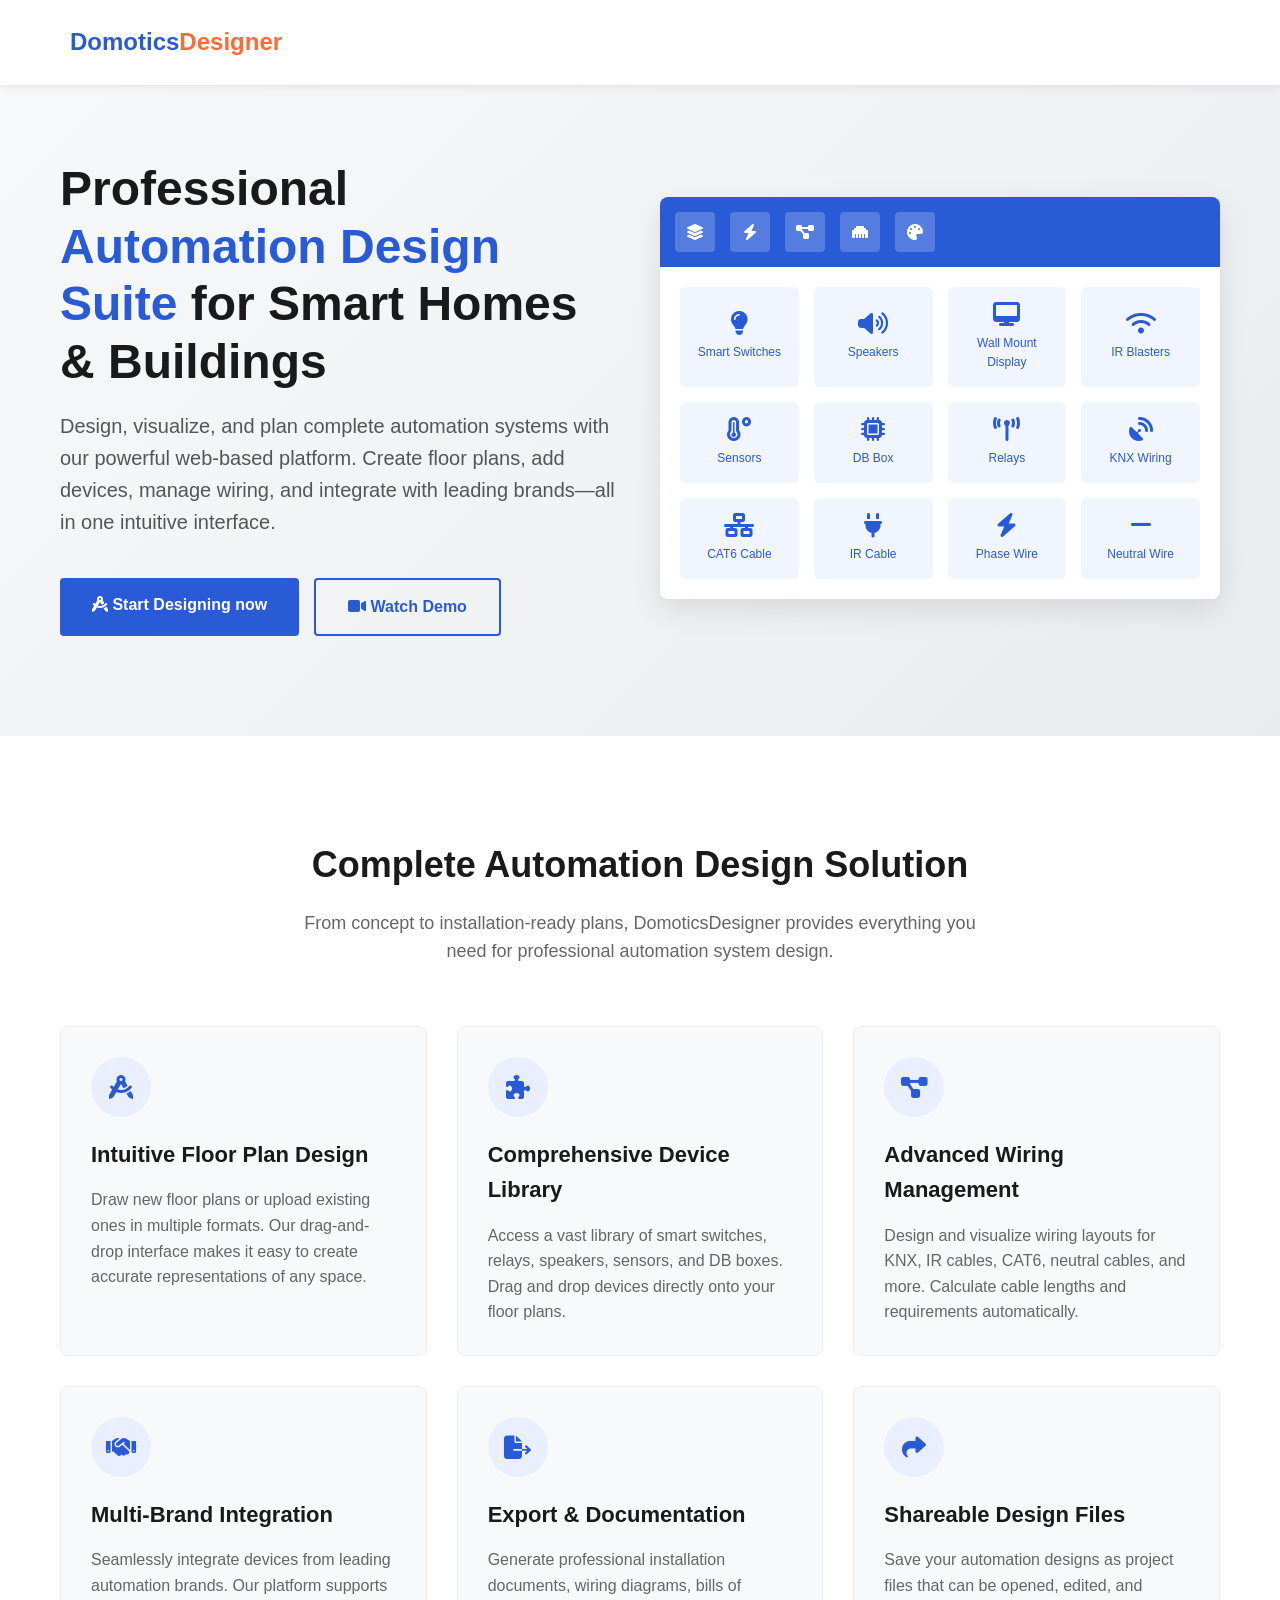
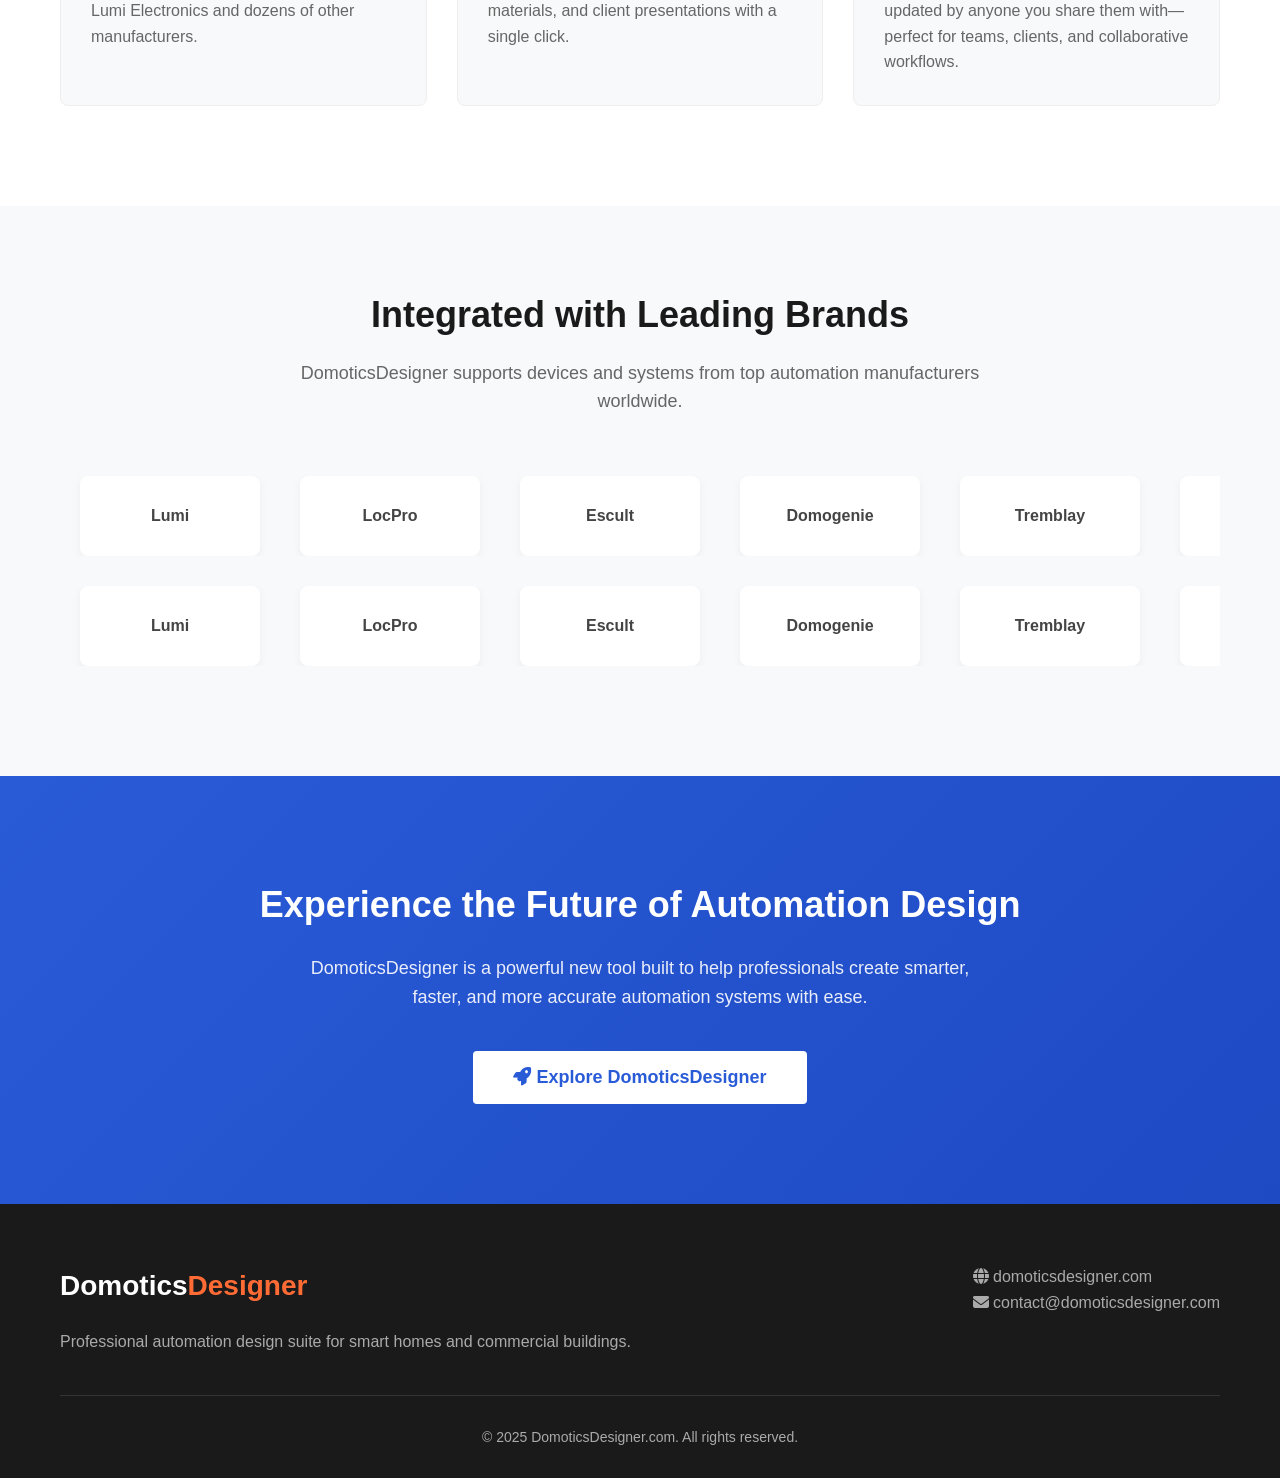
==== index.html @ 7ef1b282 "home page added" ====
<!DOCTYPE html>
<html lang="en">
<head>
    <meta charset="UTF-8">
    <meta name="viewport" content="width=device-width, initial-scale=1.0">
    <title>DomoticsDesigner | Professional Automation Design Suite</title>
    <link rel="stylesheet" href="https://cdnjs.cloudflare.com/ajax/libs/font-awesome/6.4.0/css/all.min.css">
    <style>
        * {
            margin: 0;
            padding: 0;
            box-sizing: border-box;
            font-family: 'Segoe UI', Tahoma, Geneva, Verdana, sans-serif;
        }
        
        body {
            background-color: #f8f9fa;
            color: #333;
            line-height: 1.6;
        }
        
        .container {
            max-width: 1200px;
            margin: 0 auto;
            padding: 0 20px;
        }
        
        /* Header */
        header {
            background-color: #fff;
            box-shadow: 0 2px 10px rgba(0, 0, 0, 0.08);
            position: fixed;
            width: 100%;
            top: 0;
            z-index: 1000;
        }
        
        .header-content {
            display: flex;
            justify-content: space-between;
            align-items: center;
            padding: 20px 0;
        }
        
        .logo {
            display: flex;
            align-items: center;
            gap: 10px;
        }
        
        .logo-icon {
            color: #2a5bd7;
            font-size: 28px;
        }
        
        .logo-text {
            font-size: 24px;
            font-weight: 700;
            color: #2a5bd7;
        }
        
        .logo-text span {
            color: #ff6b35;
        }
        
        .cta-button {
            background-color: #2a5bd7;
            color: white;
            border: none;
            padding: 12px 28px;
            border-radius: 4px;
            font-weight: 600;
            cursor: pointer;
            transition: all 0.3s ease;
            font-size: 16px;
        }
        
        .cta-button:hover {
            background-color: #1e4ac4;
            transform: translateY(-2px);
            box-shadow: 0 4px 12px rgba(42, 91, 215, 0.2);
        }
        
        /* Hero Section */
        .hero {
            padding: 160px 0 100px;
            background: linear-gradient(135deg, #f8f9fa 0%, #e9ecef 100%);
            position: relative;
            overflow: hidden;
        }
        
        .hero-content {
            display: flex;
            align-items: center;
            justify-content: space-between;
            gap: 40px;
        }
        
        .hero-text {
            flex: 1;
        }
        
        .hero-title {
            font-size: 48px;
            font-weight: 700;
            line-height: 1.2;
            margin-bottom: 20px;
            color: #1a1a1a;
        }
        
        .hero-title span {
            color: #2a5bd7;
        }
        
        .hero-subtitle {
            font-size: 20px;
            color: #555;
            margin-bottom: 30px;
            max-width: 600px;
        }
        
        .hero-buttons {
            display: flex;
            gap: 15px;
            margin-top: 40px;
        }
        
        .btn-primary {
            background-color: #2a5bd7;
            color: white;
            padding: 14px 32px;
            border-radius: 4px;
            font-weight: 600;
            text-decoration: none;
            display: inline-block;
            transition: all 0.3s ease;
        }
        
        .btn-primary:hover {
            background-color: #1e4ac4;
            transform: translateY(-2px);
            box-shadow: 0 4px 12px rgba(42, 91, 215, 0.2);
        }
        
        .btn-secondary {
            background-color: transparent;
            color: #2a5bd7;
            border: 2px solid #2a5bd7;
            padding: 14px 32px;
            border-radius: 4px;
            font-weight: 600;
            text-decoration: none;
            display: inline-block;
            transition: all 0.3s ease;
        }
        
        .btn-secondary:hover {
            background-color: rgba(42, 91, 215, 0.05);
            transform: translateY(-2px);
        }
        
        .hero-visual {
            flex: 1;
            position: relative;
        }
        
.design-interface {
    background-color: white;
    border-radius: 8px;
    box-shadow: 0 10px 30px rgba(0, 0, 0, 0.1);
    overflow: hidden;
    position: relative;
    height: auto; /* was 400px */
    min-height: 400px; /* optional: keep min height */
}

        
        .design-toolbar {
            background-color: #2a5bd7;
            padding: 15px;
            display: flex;
            gap: 15px;
            align-items: center;
        }
        
        .toolbar-icon {
            width: 40px;
            height: 40px;
            background-color: rgba(255, 255, 255, 0.2);
            border-radius: 4px;
            display: flex;
            align-items: center;
            justify-content: center;
            color: white;
        }
        
        .design-canvas {
            padding: 20px;
            display: grid;
            grid-template-columns: repeat(4, 1fr);
            grid-gap: 15px;
            height: calc(100% - 70px);
        }
        
        .device-icon {
            background-color: #f1f5ff;
            border-radius: 6px;
            padding: 15px;
            display: flex;
            flex-direction: column;
            align-items: center;
            justify-content: center;
            text-align: center;
            font-size: 12px;
            color: #2a5bd7;
            transition: all 0.3s ease;
        }
        
        .device-icon:hover {
            transform: translateY(-5px);
            box-shadow: 0 5px 15px rgba(42, 91, 215, 0.1);
        }
        
        .device-icon i {
            font-size: 24px;
            margin-bottom: 8px;
        }
        
        /* Features Section */
        .features {
            padding: 100px 0;
            background-color: white;
        }
        
        .section-title {
            text-align: center;
            font-size: 36px;
            font-weight: 700;
            margin-bottom: 15px;
            color: #1a1a1a;
        }
        
        .section-subtitle {
            text-align: center;
            font-size: 18px;
            color: #666;
            max-width: 700px;
            margin: 0 auto 60px;
        }
        
        .features-grid {
            display: grid;
            grid-template-columns: repeat(auto-fit, minmax(300px, 1fr));
            gap: 30px;
        }
        
        .feature-card {
            background-color: #f8f9fa;
            border-radius: 8px;
            padding: 30px;
            transition: all 0.3s ease;
            border: 1px solid #eee;
        }
        
        .feature-card:hover {
            transform: translateY(-5px);
            box-shadow: 0 10px 25px rgba(0, 0, 0, 0.05);
        }
        
        .feature-icon {
            background-color: #e9efff;
            width: 60px;
            height: 60px;
            border-radius: 50%;
            display: flex;
            align-items: center;
            justify-content: center;
            margin-bottom: 20px;
            color: #2a5bd7;
            font-size: 24px;
        }
        
        .feature-title {
            font-size: 22px;
            font-weight: 600;
            margin-bottom: 15px;
            color: #1a1a1a;
        }
        
        .feature-description {
            color: #666;
        }
        
        /* Brands Section with Marquee */
        .brands {
            padding: 80px 0;
            background-color: #f8f9fa;
            overflow: hidden;
        }
        
        .marquee-container {
            position: relative;
            width: 100%;
            overflow: hidden;
            margin: 30px 0;
        }
        
        .marquee-track {
            display: flex;
            width: max-content;
            animation: marqueeLeft 30s linear infinite;
        }
        
        .marquee-track.reverse {
            animation: marqueeRight 30s linear infinite;
        }
        
        .brand-logo {
            background-color: white;
            padding: 15px 30px;
            margin: 0 20px;
            border-radius: 8px;
            box-shadow: 0 3px 10px rgba(0, 0, 0, 0.05);
            font-weight: 600;
            color: #444;
            transition: all 0.3s ease;
            display: flex;
            align-items: center;
            justify-content: center;
            height: 80px;
            width: 180px;
            flex-shrink: 0;
        }
        
        .brand-logo img {
            max-height: 40px;
            max-width: 120px;
            object-fit: contain;
        }
        
        @keyframes marqueeLeft {
            0% {
                transform: translateX(0);
            }
            100% {
                transform: translateX(-50%);
            }
        }
        
        @keyframes marqueeRight {
            0% {
                transform: translateX(-50%);
            }
            100% {
                transform: translateX(0);
            }
        }
        
        /* CTA Section */
        .cta-section {
            padding: 100px 0;
            background: linear-gradient(135deg, #2a5bd7 0%, #1e4ac4 100%);
            color: white;
            text-align: center;
        }
        
        .cta-title {
            font-size: 36px;
            font-weight: 700;
            margin-bottom: 20px;
        }
        
        .cta-text {
            font-size: 18px;
            max-width: 700px;
            margin: 0 auto 40px;
            opacity: 0.9;
        }
        
        .cta-button-white {
            background-color: white;
            color: #2a5bd7;
            border: none;
            padding: 16px 40px;
            border-radius: 4px;
            font-weight: 600;
            cursor: pointer;
            transition: all 0.3s ease;
            font-size: 18px;
        }
        
        .cta-button-white:hover {
            transform: translateY(-3px);
            box-shadow: 0 8px 20px rgba(0, 0, 0, 0.15);
        }
        
        /* Footer */
        footer {
            background-color: #1a1a1a;
            color: #aaa;
            padding: 60px 0 30px;
        }
        
        .footer-content {
            display: flex;
            justify-content: space-between;
            flex-wrap: wrap;
            gap: 40px;
            margin-bottom: 40px;
        }
        
        .footer-logo {
            font-size: 28px;
            font-weight: 700;
            color: white;
            margin-bottom: 20px;
        }
        
        .footer-logo span {
            color: #ff6b35;
        }
        
        .copyright {
            text-align: center;
            padding-top: 30px;
            border-top: 1px solid #333;
            font-size: 14px;
        }
        
        /* Responsive */
        @media (max-width: 992px) {
            .hero-content {
                flex-direction: column;
            }
            
            .hero-text, .hero-visual {
                width: 100%;
            }
            
            .hero-title {
                font-size: 40px;
            }
            
            .hero-buttons {
                flex-direction: column;
                align-items: flex-start;
            }
        }
        
        @media (max-width: 768px) {
            .hero-title {
                font-size: 32px;
            }
            
            .hero-subtitle {
                font-size: 18px;
            }
            
            .section-title {
                font-size: 30px;
            }
            
            .features-grid {
                grid-template-columns: 1fr;
            }
            
            .brand-logo {
                height: 60px;
                width: 140px;
                padding: 10px 15px;
                margin: 0 10px;
            }
            
            .brand-logo img {
                max-height: 30px;
                max-width: 100px;
            }
        }
/* Mobile: 2 columns for device icons with responsive height */
@media (max-width: 768px) {
    .design-canvas {
        grid-template-columns: repeat(2, 1fr); /* 2 columns */
        grid-auto-rows: auto; /* Let rows grow according to content */
        grid-gap: 15px; /* Spacing between items */
    }

    .device-icon {
        height: auto; /* Remove fixed height */
        padding: 20px; /* Optional: increase padding for smaller screens */
        font-size: 14px; /* Slightly bigger text for readability */
    }
}
@media (max-width: 768px) {
    .design-canvas {
        grid-template-columns: repeat(2, 1fr); /* 2 columns */
        height: fit-content; /* Let the container grow with content */
    }
}


    </style>
</head>
<body>
    <!-- Header -->
    <header>
        <div class="container">
            <div class="header-content">
                <div class="logo">
                    <div class="logo-icon">
                        <i class="fas fa-home-automation"></i>
                    </div>
                    <div class="logo-text">Domotics<span>Designer</span></div>
                </div>
            </div>
        </div>
    </header>

    <!-- Hero Section -->
    <section class="hero">
        <div class="container">
            <div class="hero-content">
                <div class="hero-text">
                    <h1 class="hero-title">Professional <span>Automation Design Suite</span> for Smart Homes & Buildings</h1>
                    <p class="hero-subtitle">Design, visualize, and plan complete automation systems with our powerful web-based platform. Create floor plans, add devices, manage wiring, and integrate with leading brands—all in one intuitive interface.</p>
                    
                    <div class="hero-buttons">
                        <a href="home.html" class="btn-primary">
                            <i class="fa-solid fa-compass-drafting"></i> Start Designing now
                        </a>
                        <a href="#" class="btn-secondary">
                            <i class="fas fa-video"></i> Watch Demo
                        </a>
                    </div>
                </div>
                
                <div class="hero-visual">
                    <div class="design-interface">
                        <div class="design-toolbar">
                            <div class="toolbar-icon">
                                <i class="fas fa-layer-group"></i>
                            </div>
                            <div class="toolbar-icon">
                                <i class="fas fa-bolt"></i>
                            </div>
                            <div class="toolbar-icon">
                                <i class="fas fa-project-diagram"></i>
                            </div>
                            <div class="toolbar-icon">
                                <i class="fa-solid fa-ethernet"></i>
                            </div>
                            <div class="toolbar-icon">
                                <i class="fas fa-palette"></i>
                            </div>
                        </div>
<div class="design-canvas">
    <div class="device-icon">
        <i class="fas fa-lightbulb"></i>
        <span>Smart Switches</span>
    </div>
    <div class="device-icon">
        <i class="fas fa-volume-up"></i>
        <span>Speakers</span>
    </div>
    <div class="device-icon">
        <i class="fas fa-desktop"></i>
        <span>Wall Mount Display</span>
    </div>
    <div class="device-icon">
        <i class="fas fa-wifi"></i>
        <span>IR Blasters</span>
    </div>
    <div class="device-icon">
        <i class="fas fa-temperature-high"></i>
        <span>Sensors</span>
    </div>
    <div class="device-icon">
        <i class="fas fa-microchip"></i>
        <span>DB Box</span>
    </div>
    <div class="device-icon">
        <i class="fas fa-broadcast-tower"></i>
        <span>Relays</span>
    </div>
    <div class="device-icon">
        <i class="fas fa-satellite-dish"></i>
        <span>KNX Wiring</span>
    </div>
    <div class="device-icon">
        <i class="fas fa-network-wired"></i>
        <span>CAT6 Cable</span>
    </div>
    <div class="device-icon">
        <i class="fas fa-plug"></i>
        <span>IR Cable</span>
    </div>

    <!-- Newly Added -->
    <div class="device-icon">
        <i class="fas fa-bolt"></i>
        <span>Phase Wire</span>
    </div>
    <div class="device-icon">
        <i class="fas fa-minus"></i>
        <span>Neutral Wire</span>
    </div>
</div>

                    </div>
                </div>
            </div>
        </div>
    </section>

    <!-- Features Section -->
    <section class="features">
        <div class="container">
            <h2 class="section-title">Complete Automation Design Solution</h2>
            <p class="section-subtitle">From concept to installation-ready plans, DomoticsDesigner provides everything you need for professional automation system design.</p>
            
            <div class="features-grid">
                <div class="feature-card">
                    <div class="feature-icon">
                        <i class="fas fa-drafting-compass"></i>
                    </div>
                    <h3 class="feature-title">Intuitive Floor Plan Design</h3>
                    <p class="feature-description">Draw new floor plans or upload existing ones in multiple formats. Our drag-and-drop interface makes it easy to create accurate representations of any space.</p>
                </div>
                
                <div class="feature-card">
                    <div class="feature-icon">
                        <i class="fas fa-puzzle-piece"></i>
                    </div>
                    <h3 class="feature-title">Comprehensive Device Library</h3>
                    <p class="feature-description">Access a vast library of smart switches, relays, speakers, sensors, and DB boxes. Drag and drop devices directly onto your floor plans.</p>
                </div>
                
                <div class="feature-card">
                    <div class="feature-icon">
                        <i class="fas fa-project-diagram"></i>
                    </div>
                    <h3 class="feature-title">Advanced Wiring Management</h3>
                    <p class="feature-description">Design and visualize wiring layouts for KNX, IR cables, CAT6, neutral cables, and more. Calculate cable lengths and requirements automatically.</p>
                </div>
                
                <div class="feature-card">
                    <div class="feature-icon">
                        <i class="fas fa-handshake"></i>
                    </div>
                    <h3 class="feature-title">Multi-Brand Integration</h3>
                    <p class="feature-description">Seamlessly integrate devices from leading automation brands. Our platform supports Lumi Electronics and dozens of other manufacturers.</p>
                </div>
                
                <div class="feature-card">
                    <div class="feature-icon">
                        <i class="fas fa-file-export"></i>
                    </div>
                    <h3 class="feature-title">Export & Documentation</h3>
                    <p class="feature-description">Generate professional installation documents, wiring diagrams, bills of materials, and client presentations with a single click.</p>
                </div>
                
                <div class="feature-card">
                    <div class="feature-icon">
                        <i class="fa-solid fa-share"></i>
                    </div>
                    <h3 class="feature-title">Shareable Design Files</h3>
                    <p class="feature-description">
                        Save your automation designs as project files that can be opened, edited, and updated by anyone you share them with—perfect for teams, clients, and collaborative workflows.
                    </p>
                </div>
            </div>
        </div>
    </section>

<!-- Brands Section with Marquee -->
<section class="brands">
    <div class="container">
        <h2 class="section-title">Integrated with Leading Brands</h2>
        <p class="section-subtitle">DomoticsDesigner supports devices and systems from top automation manufacturers worldwide.</p>
        
        <!-- First marquee line (left to right) -->
        <div class="marquee-container">
            <div class="marquee-track">
                <div class="brand-logo">
                    <div class="logo-placeholder">Lumi</div>
                </div>
                <div class="brand-logo">
                    <div class="logo-placeholder">LocPro</div>
                </div>
                <div class="brand-logo">
                    <div class="logo-placeholder">Escult</div>
                </div>
                <div class="brand-logo">
                    <div class="logo-placeholder">Domogenie</div>
                </div>
                <div class="brand-logo">
                    <div class="logo-placeholder">Tremblay</div>
                </div>
                <div class="brand-logo">
                    <div class="logo-placeholder">Big Sense</div>
                </div>
                <div class="brand-logo">
                    <div class="logo-placeholder">Zmote</div>
                </div>
                <!-- Duplicate for seamless loop -->
                <div class="brand-logo">
                    <div class="logo-placeholder">Lumi</div>
                </div>
                <div class="brand-logo">
                    <div class="logo-placeholder">LocPro</div>
                </div>
                <div class="brand-logo">
                    <div class="logo-placeholder">Escult</div>
                </div>
                <div class="brand-logo">
                    <div class="logo-placeholder">Domogenie</div>
                </div>
                <div class="brand-logo">
                    <div class="logo-placeholder">Tremblay</div>
                </div>
                <div class="brand-logo">
                    <div class="logo-placeholder">Big Sense</div>
                </div>
                <div class="brand-logo">
                    <div class="logo-placeholder">Zmote</div>
                </div>
            </div>
        </div>
        
        <!-- Second marquee line (right to left) - Same brands -->
        <div class="marquee-container">
            <div class="marquee-track reverse">
                <div class="brand-logo">
                    <div class="logo-placeholder">Lumi</div>
                </div>
                <div class="brand-logo">
                    <div class="logo-placeholder">LocPro</div>
                </div>
                <div class="brand-logo">
                    <div class="logo-placeholder">Escult</div>
                </div>
                <div class="brand-logo">
                    <div class="logo-placeholder">Domogenie</div>
                </div>
                <div class="brand-logo">
                    <div class="logo-placeholder">Tremblay</div>
                </div>
                <div class="brand-logo">
                    <div class="logo-placeholder">Big Sense</div>
                </div>
                <div class="brand-logo">
                    <div class="logo-placeholder">Zmote</div>
                </div>
                <!-- Duplicate for seamless loop -->
                <div class="brand-logo">
                    <div class="logo-placeholder">Lumi</div>
                </div>
                <div class="brand-logo">
                    <div class="logo-placeholder">LocPro</div>
                </div>
                <div class="brand-logo">
                    <div class="logo-placeholder">Escult</div>
                </div>
                <div class="brand-logo">
                    <div class="logo-placeholder">Domogenie</div>
                </div>
                <div class="brand-logo">
                    <div class="logo-placeholder">Tremblay</div>
                </div>
                <div class="brand-logo">
                    <div class="logo-placeholder">Big Sense</div>
                </div>
                <div class="brand-logo">
                    <div class="logo-placeholder">Zmote</div>
                </div>
            </div>
        </div>
        </div>
</section>
    <!-- CTA Section -->
<section class="cta-section">
    <div class="container">
        <h2 class="cta-title">Experience the Future of Automation Design</h2>
        <p class="cta-text">
            DomoticsDesigner is a powerful new tool built to help professionals create smarter,
            faster, and more accurate automation systems with ease.
        </p>
        <a href="home.html">
        <button class="cta-button-white">
            <i class="fas fa-rocket"></i> Explore DomoticsDesigner
        </button>
        </a>
    </div>
</section>


    <!-- Footer -->
    <footer>
        <div class="container">
            <div class="footer-content">
                <div>
                    <div class="footer-logo">Domotics<span>Designer</span></div>
                    <p>Professional automation design suite for smart homes and commercial buildings.</p>
                </div>
                <div>
                    <p><i class="fas fa-globe"></i> domoticsdesigner.com</p>
                    <p><i class="fas fa-envelope"></i> contact@domoticsdesigner.com</p>
                </div>
            </div>
            <div class="copyright">
                &copy; 2025 DomoticsDesigner.com. All rights reserved.
            </div>
        </div>
    </footer>

    <script>
        // Smooth scrolling for anchor links
        document.querySelectorAll('a[href^="#"]').forEach(anchor => {
            anchor.addEventListener('click', function (e) {
                e.preventDefault();
                
                const targetId = this.getAttribute('href');
                if (targetId === '#') return;
                
                const targetElement = document.querySelector(targetId);
                if (targetElement) {
                    window.scrollTo({
                        top: targetElement.offsetTop - 80,
                        behavior: 'smooth'
                    });
                }
            });
        });
        
        
        // Add some interactive effects to device icons
        document.querySelectorAll('.device-icon').forEach(icon => {
            icon.addEventListener('mouseenter', function() {
                this.style.transform = 'translateY(-5px)';
                this.style.boxShadow = '0 5px 15px rgba(42, 91, 215, 0.15)';
            });
            
            icon.addEventListener('mouseleave', function() {
                this.style.transform = 'translateY(0)';
                this.style.boxShadow = 'none';
            });
        });
        
        // Pause marquee on hover
        // document.querySelectorAll('.marquee-track').forEach(track => {
        //     track.addEventListener('mouseenter', function() {
        //         this.style.animationPlayState = 'paused';
        //     });
            
        //     track.addEventListener('mouseleave', function() {
        //         this.style.animationPlayState = 'running';
        //     });
        // });
    </script>
</body>
</html>
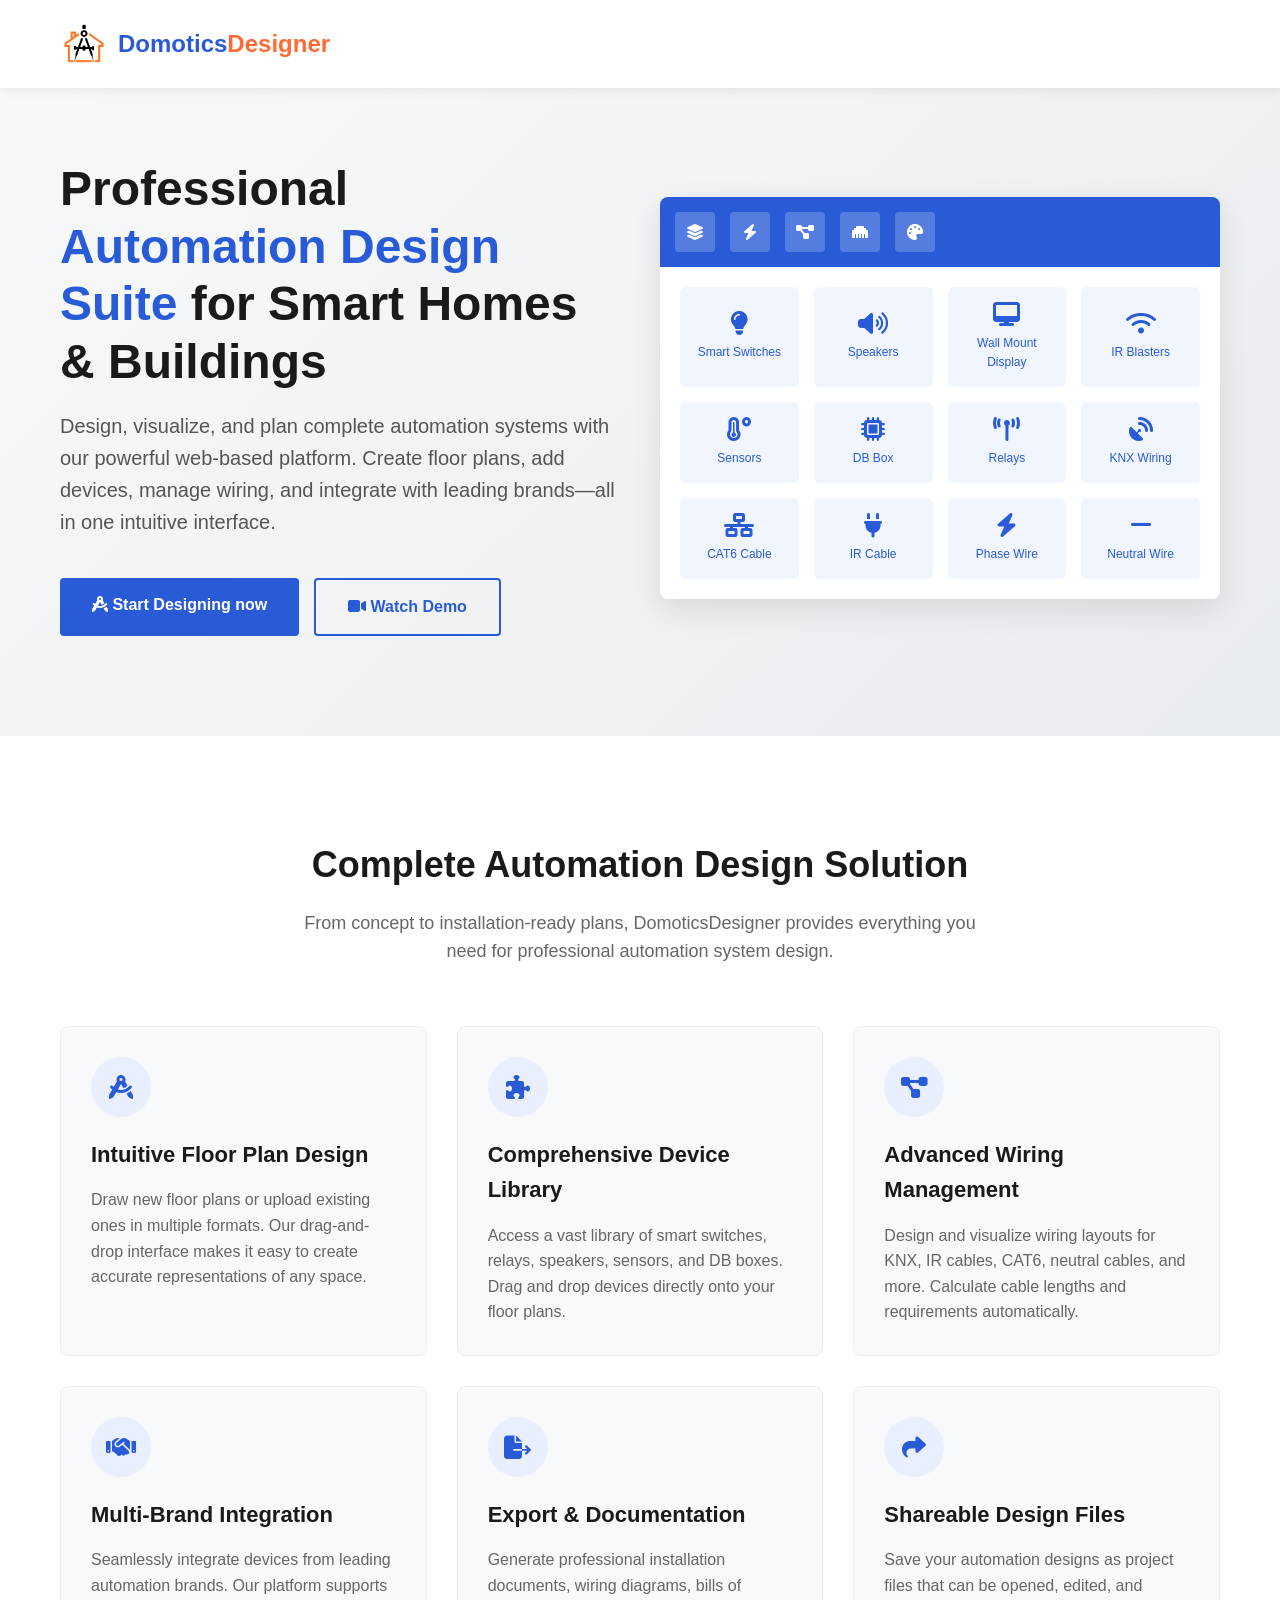
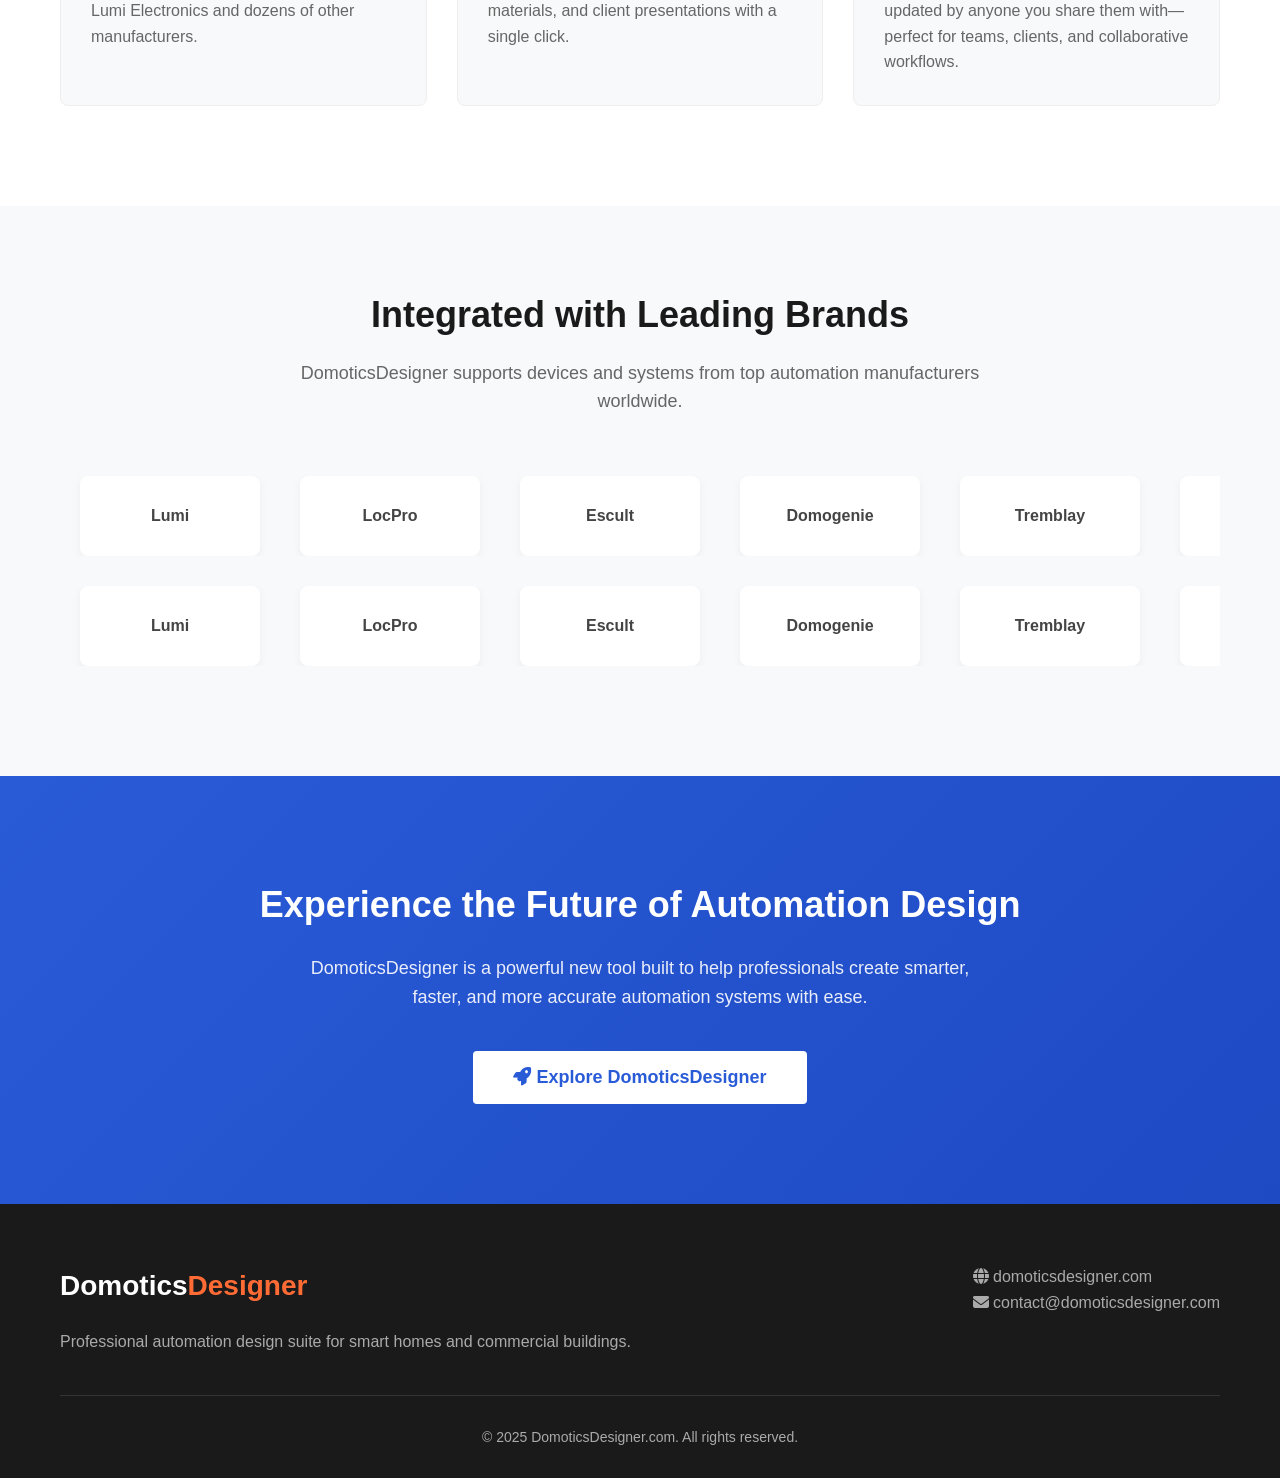
==== commit ae696de5: "demo video and small bugs corrected" ====
--- a/index.html
+++ b/index.html
@@ -496,8 +496,84 @@
         height: fit-content; /* Let the container grow with content */
     }
 }
-
-
+.logo-img {
+    height: 48px;
+    width: 48px;
+    background: linear-gradient(135deg, #2a5bd7 0%, #1e4ac4 100%);
+    border-radius: 10px;
+    display: flex;
+    align-items: center;
+    justify-content: center;
+    color: white;
+    font-size: 24px;
+    font-weight: bold;
+}
+
+/* Video Modal Styles */
+.video-modal {
+    display: none;
+    position: fixed;
+    z-index: 2000;
+    left: 0;
+    top: 0;
+    width: 100%;
+    height: 100%;
+    background-color: rgba(0, 0, 0, 0.9);
+    justify-content: center;
+    align-items: center;
+}
+
+.modal-content {
+    position: relative;
+    width: 90%;
+    max-width: 900px;
+    background: #000;
+    border-radius: 8px;
+    overflow: hidden;
+}
+
+.video-container {
+    position: relative;
+    padding-bottom: 56.25%; /* 16:9 aspect ratio */
+    height: 0;
+}
+
+.video-container video {
+    position: absolute;
+    top: 0;
+    left: 0;
+    width: 100%;
+    height: 100%;
+}
+
+.close-modal {
+    position: absolute;
+    top: 15px;
+    right: 20px;
+    color: white;
+    font-size: 30px;
+    font-weight: bold;
+    cursor: pointer;
+    z-index: 10;
+    background: rgba(0,0,0,0.5);
+    width: 40px;
+    height: 40px;
+    display: flex;
+    align-items: center;
+    justify-content: center;
+    border-radius: 50%;
+}
+
+.close-modal:hover {
+    background: rgba(255,255,255,0.2);
+}
+
+/* Mobile responsive */
+@media (max-width: 768px) {
+    .modal-content {
+        width: 95%;
+    }
+}
     </style>
 </head>
 <body>
@@ -506,15 +582,25 @@
         <div class="container">
             <div class="header-content">
                 <div class="logo">
-                    <div class="logo-icon">
-                        <i class="fas fa-home-automation"></i>
-                    </div>
+                    
+                    <img class="logo-img" src="DomoticsLogo.png" alt="">
                     <div class="logo-text">Domotics<span>Designer</span></div>
                 </div>
             </div>
         </div>
     </header>
-
+<!-- Video Modal -->
+<div id="videoModal" class="video-modal">
+    <div class="modal-content">
+        <span class="close-modal">&times;</span>
+        <div class="video-container">
+            <video id="demoVideo" controls>
+                <source src="DomoticsDesignerDemoVideo.mp4" type="video/mp4">
+                Your browser does not support the video tag.
+            </video>
+        </div>
+    </div>
+</div>
     <!-- Hero Section -->
     <section class="hero">
         <div class="container">
@@ -527,9 +613,9 @@
                         <a href="home.html" class="btn-primary">
                             <i class="fa-solid fa-compass-drafting"></i> Start Designing now
                         </a>
-                        <a href="#" class="btn-secondary">
-                            <i class="fas fa-video"></i> Watch Demo
-                        </a>
+                        <a href="DomoticsDesignerDemoVideo.mp4" class="btn-secondary" target="_blank">
+    <i class="fas fa-video"></i> Watch Demo
+</a>
                     </div>
                 </div>
                 
@@ -855,6 +941,46 @@
         //         this.style.animationPlayState = 'running';
         //     });
         // });
+
+        // Video Modal Functionality
+const videoBtn = document.getElementById('videoDemoBtn');
+const videoModal = document.getElementById('videoModal');
+const closeModal = document.querySelector('.close-modal');
+const demoVideo = document.getElementById('demoVideo');
+
+if (videoBtn) {
+    videoBtn.addEventListener('click', function(e) {
+        e.preventDefault();
+        videoModal.style.display = 'flex';
+        demoVideo.play();
+    });
+}
+
+if (closeModal) {
+    closeModal.addEventListener('click', function() {
+        videoModal.style.display = 'none';
+        demoVideo.pause();
+        demoVideo.currentTime = 0;
+    });
+}
+
+// Close modal when clicking outside video
+videoModal.addEventListener('click', function(e) {
+    if (e.target === videoModal) {
+        videoModal.style.display = 'none';
+        demoVideo.pause();
+        demoVideo.currentTime = 0;
+    }
+});
+
+// Close modal with Escape key
+document.addEventListener('keydown', function(e) {
+    if (e.key === 'Escape' && videoModal.style.display === 'flex') {
+        videoModal.style.display = 'none';
+        demoVideo.pause();
+        demoVideo.currentTime = 0;
+    }
+});
     </script>
 </body>
 </html>
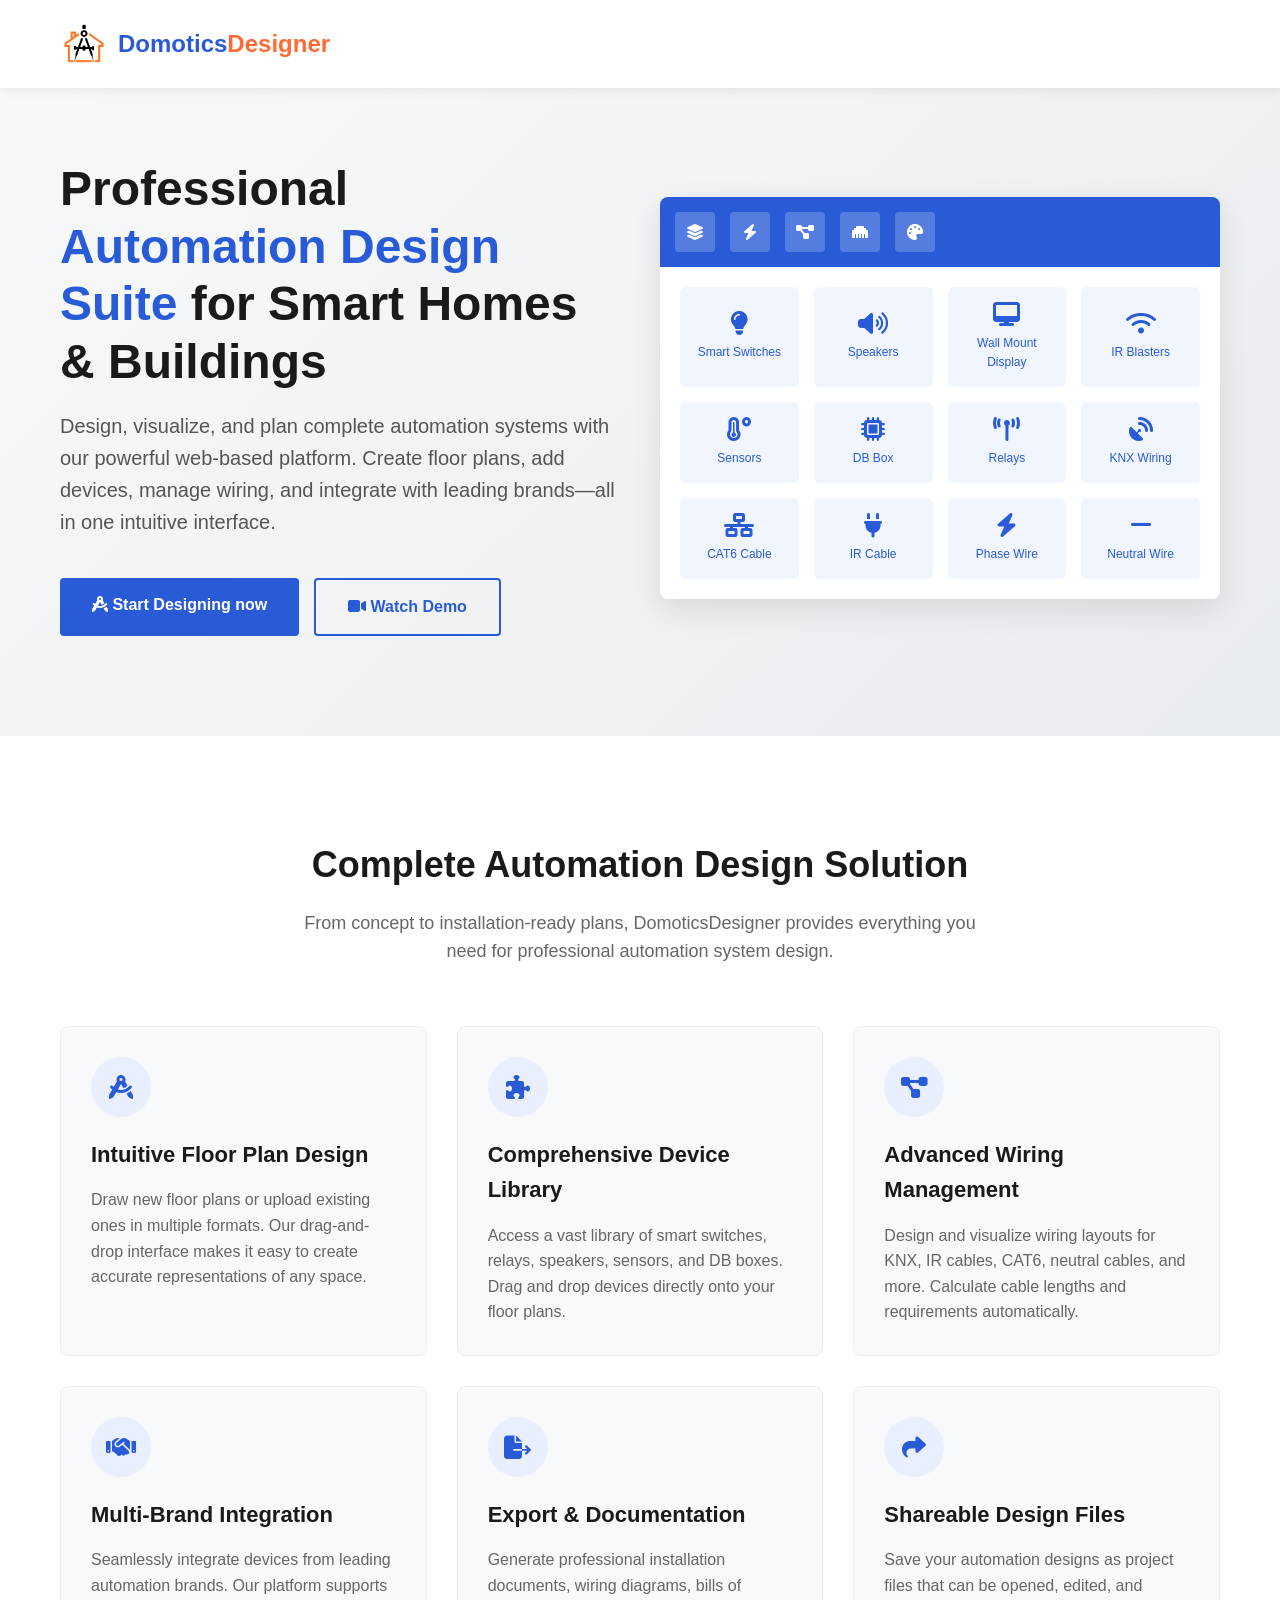
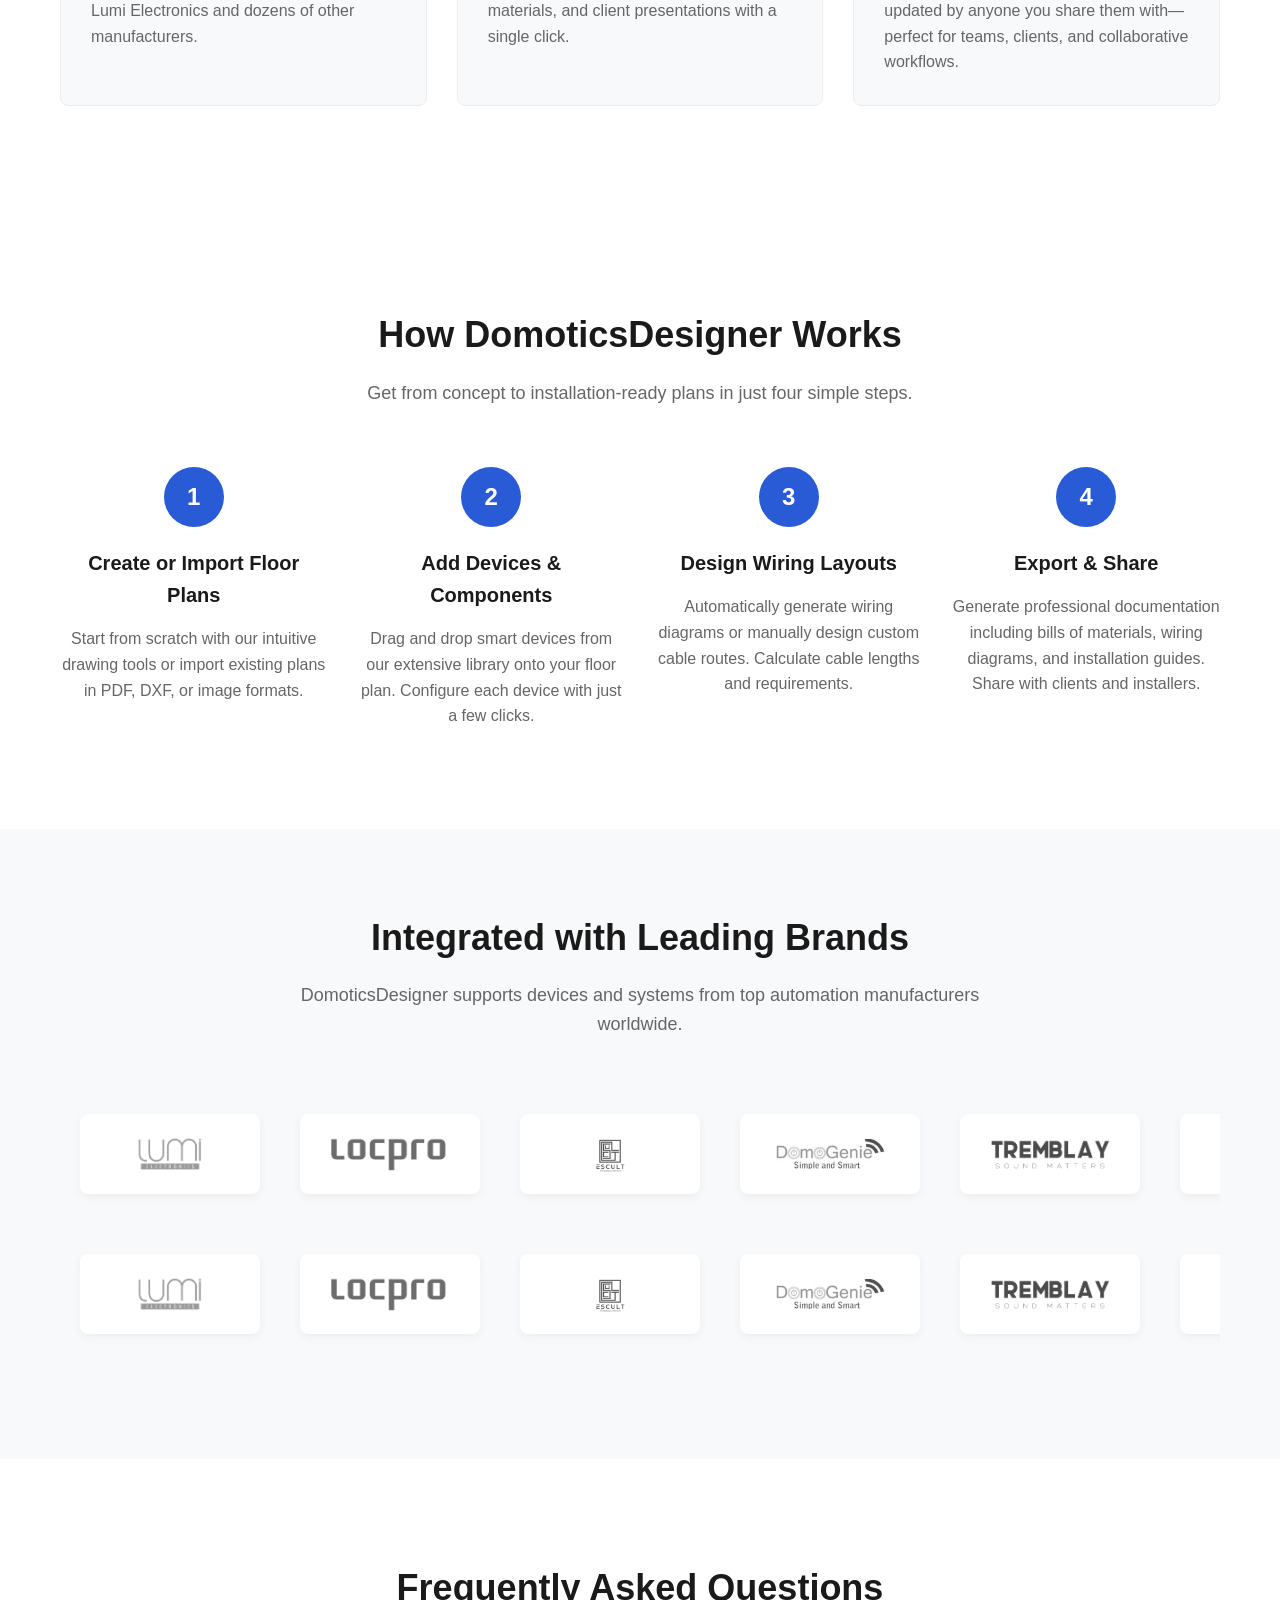
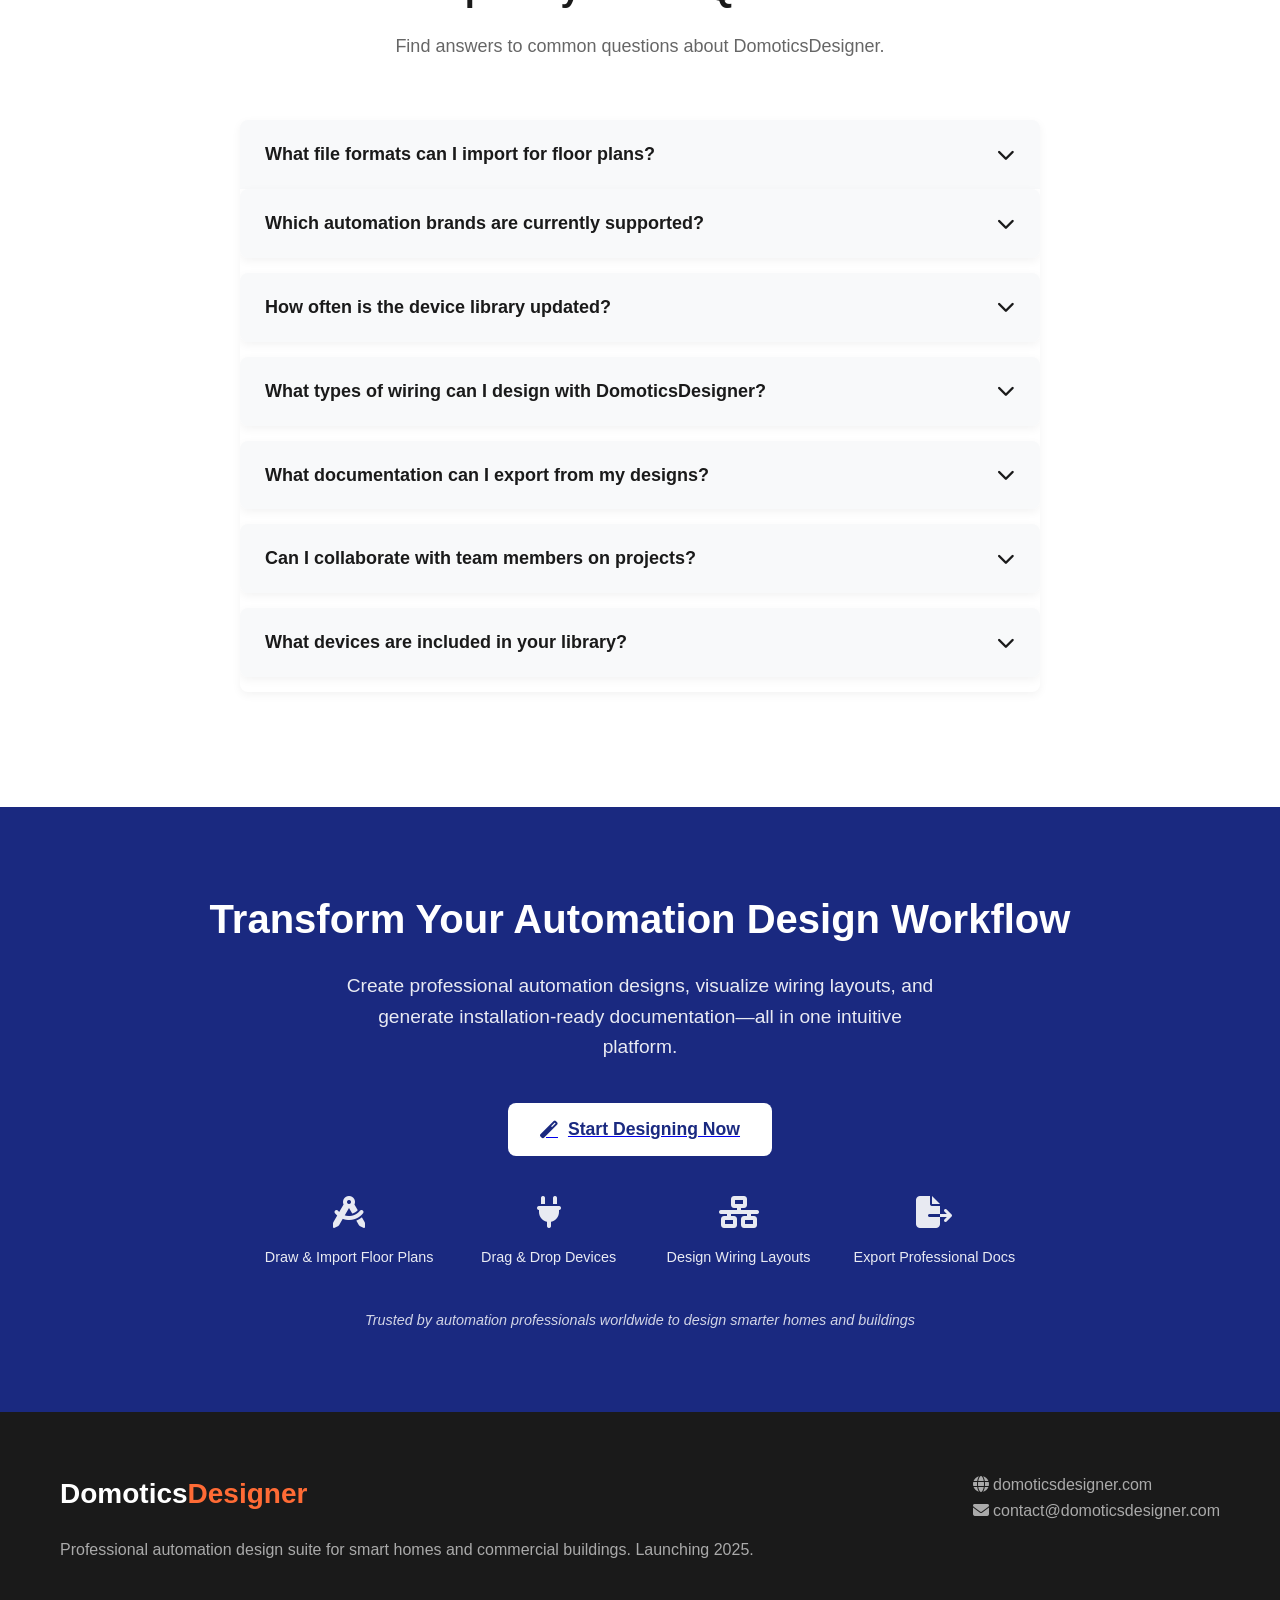
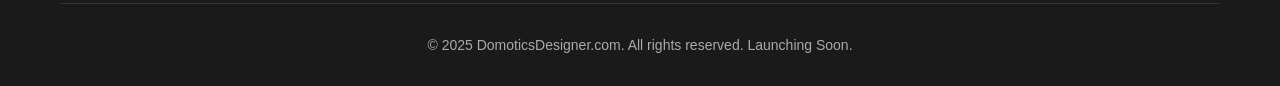
==== commit 340bc136: "landing page edited with imges" ====
--- a/index.html
+++ b/index.html
@@ -164,16 +164,15 @@
             position: relative;
         }
         
-.design-interface {
-    background-color: white;
-    border-radius: 8px;
-    box-shadow: 0 10px 30px rgba(0, 0, 0, 0.1);
-    overflow: hidden;
-    position: relative;
-    height: auto; /* was 400px */
-    min-height: 400px; /* optional: keep min height */
-}
-
+        .design-interface {
+            background-color: white;
+            border-radius: 8px;
+            box-shadow: 0 10px 30px rgba(0, 0, 0, 0.1);
+            overflow: hidden;
+            position: relative;
+            height: auto;
+            min-height: 400px;
+        }
         
         .design-toolbar {
             background-color: #2a5bd7;
@@ -289,6 +288,197 @@
         
         .feature-description {
             color: #666;
+        }
+        
+        /* Testimonials Section */
+        .testimonials {
+            padding: 100px 0;
+            background-color: #f8f9fa;
+        }
+        
+        .testimonial-cards {
+            display: grid;
+            grid-template-columns: repeat(auto-fit, minmax(320px, 1fr));
+            gap: 30px;
+            margin-top: 40px;
+        }
+        
+        .testimonial-card {
+            background-color: white;
+            border-radius: 8px;
+            padding: 30px;
+            box-shadow: 0 5px 15px rgba(0, 0, 0, 0.05);
+            transition: all 0.3s ease;
+        }
+        
+        .testimonial-card:hover {
+            transform: translateY(-5px);
+            box-shadow: 0 10px 25px rgba(0, 0, 0, 0.08);
+        }
+        
+        .testimonial-content {
+            font-style: italic;
+            color: #555;
+            margin-bottom: 20px;
+            line-height: 1.7;
+        }
+        
+        .testimonial-author {
+            display: flex;
+            align-items: center;
+            gap: 15px;
+        }
+        
+        .author-avatar {
+            width: 50px;
+            height: 50px;
+            border-radius: 50%;
+            background-color: #e9efff;
+            display: flex;
+            align-items: center;
+            justify-content: center;
+            color: #2a5bd7;
+            font-weight: bold;
+            font-size: 20px;
+        }
+        
+        .author-info h4 {
+            font-size: 18px;
+            font-weight: 600;
+            color: #1a1a1a;
+        }
+        
+        .author-info p {
+            color: #666;
+            font-size: 14px;
+        }
+        
+        /* How It Works Section */
+        .how-it-works {
+            padding: 100px 0;
+            background-color: white;
+        }
+        
+        .steps-container {
+            display: flex;
+            flex-wrap: wrap;
+            justify-content: center;
+            gap: 30px;
+            margin-top: 50px;
+        }
+        
+        .step {
+            flex: 1;
+            min-width: 250px;
+            max-width: 300px;
+            text-align: center;
+            position: relative;
+        }
+        
+        .step-number {
+            width: 60px;
+            height: 60px;
+            background-color: #2a5bd7;
+            color: white;
+            border-radius: 50%;
+            display: flex;
+            align-items: center;
+            justify-content: center;
+            font-size: 24px;
+            font-weight: 700;
+            margin: 0 auto 20px;
+        }
+        
+        .step-title {
+            font-size: 20px;
+            font-weight: 600;
+            margin-bottom: 15px;
+            color: #1a1a1a;
+        }
+        
+        .step-description {
+            color: #666;
+        }
+        
+        /* Stats Section */
+        .stats {
+            padding: 80px 0;
+            background-color: #2a5bd7;
+            color: white;
+        }
+        
+        .stats-grid {
+            display: grid;
+            grid-template-columns: repeat(auto-fit, minmax(200px, 1fr));
+            gap: 30px;
+            text-align: center;
+        }
+        
+        .stat-item h3 {
+            font-size: 48px;
+            font-weight: 700;
+            margin-bottom: 10px;
+        }
+        
+        .stat-item p {
+            font-size: 18px;
+            opacity: 0.9;
+        }
+        
+        /* Coming Soon Banner */
+        .coming-soon-banner {
+            padding: 60px 0;
+            background: linear-gradient(135deg, #2a5bd7 0%, #1e4ac4 100%);
+            color: white;
+            text-align: center;
+        }
+        
+        .coming-soon-content {
+            max-width: 700px;
+            margin: 0 auto;
+        }
+        
+        .coming-soon-title {
+            font-size: 36px;
+            font-weight: 700;
+            margin-bottom: 20px;
+        }
+        
+        .coming-soon-text {
+            font-size: 18px;
+            margin-bottom: 30px;
+            opacity: 0.9;
+        }
+        
+        .notify-form {
+            display: flex;
+            max-width: 500px;
+            margin: 0 auto;
+            gap: 10px;
+        }
+        
+        .notify-input {
+            flex: 1;
+            padding: 14px 20px;
+            border: none;
+            border-radius: 4px;
+            font-size: 16px;
+        }
+        
+        .notify-button {
+            background-color: white;
+            color: #2a5bd7;
+            border: none;
+            padding: 14px 30px;
+            border-radius: 4px;
+            font-weight: 600;
+            cursor: pointer;
+            transition: all 0.3s ease;
+        }
+        
+        .notify-button:hover {
+            background-color: #f8f9fa;
+            transform: translateY(-2px);
         }
         
         /* Brands Section with Marquee */
@@ -354,6 +544,57 @@
             100% {
                 transform: translateX(0);
             }
+        }
+        
+        /* FAQ Section */
+        .faq {
+            padding: 100px 0;
+            background-color: white;
+        }
+        
+        .faq-container {
+            max-width: 800px;
+            margin: 50px auto 0;
+        }
+        
+        .faq-item {
+            margin-bottom: 15px;
+            border-radius: 8px;
+            overflow: hidden;
+            box-shadow: 0 3px 10px rgba(0, 0, 0, 0.05);
+        }
+        
+        .faq-question {
+            background-color: #f8f9fa;
+            padding: 20px 25px;
+            font-size: 18px;
+            font-weight: 600;
+            color: #1a1a1a;
+            cursor: pointer;
+            display: flex;
+            justify-content: space-between;
+            align-items: center;
+            transition: all 0.3s ease;
+        }
+        
+        .faq-question:hover {
+            background-color: #e9ecef;
+        }
+        
+        .faq-question.active {
+            background-color: #e9efff;
+        }
+        
+        .faq-answer {
+            padding: 0 25px;
+            max-height: 0;
+            overflow: hidden;
+            transition: all 0.3s ease;
+        }
+        
+        .faq-answer.active {
+            padding: 20px 25px;
+            max-height: 500px;
         }
         
         /* CTA Section */
@@ -464,6 +705,10 @@
                 grid-template-columns: 1fr;
             }
             
+            .testimonial-cards {
+                grid-template-columns: 1fr;
+            }
+            
             .brand-logo {
                 height: 60px;
                 width: 140px;
@@ -475,103 +720,307 @@
                 max-height: 30px;
                 max-width: 100px;
             }
-        }
-/* Mobile: 2 columns for device icons with responsive height */
-@media (max-width: 768px) {
-    .design-canvas {
-        grid-template-columns: repeat(2, 1fr); /* 2 columns */
-        grid-auto-rows: auto; /* Let rows grow according to content */
-        grid-gap: 15px; /* Spacing between items */
-    }
-
-    .device-icon {
-        height: auto; /* Remove fixed height */
-        padding: 20px; /* Optional: increase padding for smaller screens */
-        font-size: 14px; /* Slightly bigger text for readability */
-    }
-}
-@media (max-width: 768px) {
-    .design-canvas {
-        grid-template-columns: repeat(2, 1fr); /* 2 columns */
-        height: fit-content; /* Let the container grow with content */
-    }
-}
-.logo-img {
-    height: 48px;
-    width: 48px;
-    background: linear-gradient(135deg, #2a5bd7 0%, #1e4ac4 100%);
-    border-radius: 10px;
+            
+            .steps-container {
+                flex-direction: column;
+                align-items: center;
+            }
+            
+            .step {
+                max-width: 100%;
+            }
+            
+            .notify-form {
+                flex-direction: column;
+            }
+        }
+        
+        @media (max-width: 768px) {
+            .design-canvas {
+                grid-template-columns: repeat(2, 1fr);
+                height: fit-content;
+            }
+            
+            .device-icon {
+                height: auto;
+                padding: 20px;
+                font-size: 14px;
+            }
+        }
+        
+        .logo-img {
+            height: 48px;
+            width: 48px;
+            background: linear-gradient(135deg, #2a5bd7 0%, #1e4ac4 100%);
+            border-radius: 10px;
+            display: flex;
+            align-items: center;
+            justify-content: center;
+            color: white;
+            font-size: 24px;
+            font-weight: bold;
+        }
+        
+        /* Video Modal Styles */
+        .video-modal {
+            display: none;
+            position: fixed;
+            z-index: 2000;
+            left: 0;
+            top: 0;
+            width: 100%;
+            height: 100%;
+            background-color: rgba(0, 0, 0, 0.9);
+            justify-content: center;
+            align-items: center;
+        }
+        
+        .modal-content {
+            position: relative;
+            width: 90%;
+            max-width: 900px;
+            background: #000;
+            border-radius: 8px;
+            overflow: hidden;
+        }
+        
+        .video-container {
+            position: relative;
+            padding-bottom: 56.25%;
+            height: 0;
+        }
+        
+        .video-container video {
+            position: absolute;
+            top: 0;
+            left: 0;
+            width: 100%;
+            height: 100%;
+        }
+        
+        .close-modal {
+            position: absolute;
+            top: 15px;
+            right: 20px;
+            color: white;
+            font-size: 30px;
+            font-weight: bold;
+            cursor: pointer;
+            z-index: 10;
+            background: rgba(0,0,0,0.5);
+            width: 40px;
+            height: 40px;
+            display: flex;
+            align-items: center;
+            justify-content: center;
+            border-radius: 50%;
+        }
+        
+        .close-modal:hover {
+            background: rgba(255,255,255,0.2);
+        }
+        
+        /* Mobile responsive */
+        @media (max-width: 768px) {
+            .modal-content {
+                width: 95%;
+            }
+        }
+
+        /* Brand logo styling */
+.brand-logo {
+    flex-shrink: 0;
+    padding: 0 20px;
     display: flex;
     align-items: center;
     justify-content: center;
+}
+
+.brand-image {
+    height: 40px; /* Adjust this value as needed */
+    width: auto;
+    object-fit: contain;
+    filter: grayscale(100%);
+    opacity: 0.7;
+    transition: all 0.3s ease;
+}
+
+.brand-image:hover {
+    filter: grayscale(0%);
+    opacity: 1;
+}
+
+/* Marquee container */
+.marquee-container {
+    overflow: hidden;
+    position: relative;
+    margin: 30px 0;
+    padding: 15px 0;
+}
+
+.marquee-track {
+    display: flex;
+    animation: marquee 30s linear infinite;
+}
+
+.marquee-track.reverse {
+    animation: marquee-reverse 30s linear infinite;
+}
+
+@keyframes marquee {
+    0% {
+        transform: translateX(0);
+    }
+    100% {
+        transform: translateX(-50%);
+    }
+}
+
+@keyframes marquee-reverse {
+    0% {
+        transform: translateX(-50%);
+    }
+    100% {
+        transform: translateX(0);
+    }
+}
+
+/* Pause animation on hover */
+.marquee-container:hover .marquee-track {
+    animation-play-state: paused;
+}
+
+.marquee-container:hover .marquee-track.reverse {
+    animation-play-state: paused;
+}
+
+.cta-section {
+    background: linear-gradient(135deg, #1a2980 0%, #1a2980 100%);
     color: white;
-    font-size: 24px;
-    font-weight: bold;
-}
-
-/* Video Modal Styles */
-.video-modal {
-    display: none;
-    position: fixed;
-    z-index: 2000;
-    left: 0;
-    top: 0;
-    width: 100%;
-    height: 100%;
-    background-color: rgba(0, 0, 0, 0.9);
+    padding: 80px 0;
+    text-align: center;
+}
+
+.cta-title {
+    font-size: 2.5rem;
+    margin-bottom: 20px;
+    font-weight: 700;
+}
+
+.cta-text {
+    font-size: 1.2rem;
+    max-width: 600px;
+    margin: 0 auto 40px;
+    opacity: 0.9;
+}
+
+.cta-button-group {
+    display: flex;
+    gap: 15px;
     justify-content: center;
-    align-items: center;
-}
-
-.modal-content {
-    position: relative;
-    width: 90%;
-    max-width: 900px;
-    background: #000;
+    margin-bottom: 40px;
+    flex-wrap: wrap;
+}
+
+.cta-button-primary {
+    background-color: #ffffff;
+    color: #1a2980;
+    border: none;
+    padding: 16px 32px;
+    font-size: 1.1rem;
     border-radius: 8px;
-    overflow: hidden;
-}
-
-.video-container {
-    position: relative;
-    padding-bottom: 56.25%; /* 16:9 aspect ratio */
-    height: 0;
-}
-
-.video-container video {
-    position: absolute;
-    top: 0;
-    left: 0;
-    width: 100%;
-    height: 100%;
-}
-
-.close-modal {
-    position: absolute;
-    top: 15px;
-    right: 20px;
-    color: white;
-    font-size: 30px;
-    font-weight: bold;
+    font-weight: 600;
     cursor: pointer;
-    z-index: 10;
-    background: rgba(0,0,0,0.5);
-    width: 40px;
-    height: 40px;
+    transition: all 0.3s ease;
     display: flex;
     align-items: center;
+    gap: 10px;
+}
+
+.cta-button-primary:hover {
+    transform: translateY(-2px);
+    box-shadow: 0 10px 20px rgba(0,0,0,0.2);
+}
+
+.cta-button-secondary {
+    background-color: transparent;
+    color: white;
+    border: 2px solid rgba(255,255,255,0.3);
+    padding: 14px 30px;
+    font-size: 1.1rem;
+    border-radius: 8px;
+    font-weight: 600;
+    cursor: pointer;
+    transition: all 0.3s ease;
+    display: flex;
+    align-items: center;
+    gap: 10px;
+}
+
+.cta-button-secondary:hover {
+    background-color: rgba(255,255,255,0.1);
+    border-color: white;
+}
+
+.cta-features {
+    display: flex;
     justify-content: center;
-    border-radius: 50%;
-}
-
-.close-modal:hover {
-    background: rgba(255,255,255,0.2);
-}
-
-/* Mobile responsive */
+    gap: 40px;
+    margin: 40px auto;
+    flex-wrap: wrap;
+    max-width: 800px;
+}
+
+.feature-item {
+    display: flex;
+    flex-direction: column;
+    align-items: center;
+    gap: 10px;
+    min-width: 150px;
+}
+
+.feature-item i {
+    font-size: 2rem;
+    margin-bottom: 8px;
+    opacity: 0.9;
+}
+
+.feature-item span {
+    font-size: 0.9rem;
+    font-weight: 500;
+    opacity: 0.9;
+}
+
+.cta-subtext {
+    font-size: 0.9rem;
+    opacity: 0.8;
+    margin-top: 30px;
+    font-style: italic;
+}
+
 @media (max-width: 768px) {
-    .modal-content {
-        width: 95%;
+    .cta-title {
+        font-size: 2rem;
+    }
+    
+    .cta-button-group {
+        flex-direction: column;
+        align-items: center;
+    }
+    
+    .cta-button-primary,
+    .cta-button-secondary {
+        width: 100%;
+        max-width: 300px;
+        justify-content: center;
+    }
+    
+    .cta-features {
+        gap: 30px;
+    }
+    
+    .feature-item {
+        min-width: 120px;
     }
 }
     </style>
@@ -582,25 +1031,26 @@
         <div class="container">
             <div class="header-content">
                 <div class="logo">
-                    
                     <img class="logo-img" src="DomoticsLogo.png" alt="">
                     <div class="logo-text">Domotics<span>Designer</span></div>
                 </div>
             </div>
         </div>
     </header>
-<!-- Video Modal -->
-<div id="videoModal" class="video-modal">
-    <div class="modal-content">
-        <span class="close-modal">&times;</span>
-        <div class="video-container">
-            <video id="demoVideo" controls>
-                <source src="DomoticsDesignerDemoVideo.mp4" type="video/mp4">
-                Your browser does not support the video tag.
-            </video>
+    
+    <!-- Video Modal -->
+    <div id="videoModal" class="video-modal">
+        <div class="modal-content">
+            <span class="close-modal">&times;</span>
+            <div class="video-container">
+                <video id="demoVideo" controls>
+                    <source src="DomoticsDesignerDemoVideo.mp4" type="video/mp4">
+                    Your browser does not support the video tag.
+                </video>
+            </div>
         </div>
     </div>
-</div>
+    
     <!-- Hero Section -->
     <section class="hero">
         <div class="container">
@@ -613,9 +1063,9 @@
                         <a href="home.html" class="btn-primary">
                             <i class="fa-solid fa-compass-drafting"></i> Start Designing now
                         </a>
-                        <a href="DomoticsDesignerDemoVideo.mp4" class="btn-secondary" target="_blank">
-    <i class="fas fa-video"></i> Watch Demo
-</a>
+                        <a href="#" class="btn-secondary" id="videoDemoBtn">
+                            <i class="fas fa-video"></i> Watch Demo
+                        </a>
                     </div>
                 </div>
                 
@@ -638,64 +1088,62 @@
                                 <i class="fas fa-palette"></i>
                             </div>
                         </div>
-<div class="design-canvas">
-    <div class="device-icon">
-        <i class="fas fa-lightbulb"></i>
-        <span>Smart Switches</span>
-    </div>
-    <div class="device-icon">
-        <i class="fas fa-volume-up"></i>
-        <span>Speakers</span>
-    </div>
-    <div class="device-icon">
-        <i class="fas fa-desktop"></i>
-        <span>Wall Mount Display</span>
-    </div>
-    <div class="device-icon">
-        <i class="fas fa-wifi"></i>
-        <span>IR Blasters</span>
-    </div>
-    <div class="device-icon">
-        <i class="fas fa-temperature-high"></i>
-        <span>Sensors</span>
-    </div>
-    <div class="device-icon">
-        <i class="fas fa-microchip"></i>
-        <span>DB Box</span>
-    </div>
-    <div class="device-icon">
-        <i class="fas fa-broadcast-tower"></i>
-        <span>Relays</span>
-    </div>
-    <div class="device-icon">
-        <i class="fas fa-satellite-dish"></i>
-        <span>KNX Wiring</span>
-    </div>
-    <div class="device-icon">
-        <i class="fas fa-network-wired"></i>
-        <span>CAT6 Cable</span>
-    </div>
-    <div class="device-icon">
-        <i class="fas fa-plug"></i>
-        <span>IR Cable</span>
-    </div>
-
-    <!-- Newly Added -->
-    <div class="device-icon">
-        <i class="fas fa-bolt"></i>
-        <span>Phase Wire</span>
-    </div>
-    <div class="device-icon">
-        <i class="fas fa-minus"></i>
-        <span>Neutral Wire</span>
-    </div>
-</div>
-
+                        <div class="design-canvas">
+                            <div class="device-icon">
+                                <i class="fas fa-lightbulb"></i>
+                                <span>Smart Switches</span>
+                            </div>
+                            <div class="device-icon">
+                                <i class="fas fa-volume-up"></i>
+                                <span>Speakers</span>
+                            </div>
+                            <div class="device-icon">
+                                <i class="fas fa-desktop"></i>
+                                <span>Wall Mount Display</span>
+                            </div>
+                            <div class="device-icon">
+                                <i class="fas fa-wifi"></i>
+                                <span>IR Blasters</span>
+                            </div>
+                            <div class="device-icon">
+                                <i class="fas fa-temperature-high"></i>
+                                <span>Sensors</span>
+                            </div>
+                            <div class="device-icon">
+                                <i class="fas fa-microchip"></i>
+                                <span>DB Box</span>
+                            </div>
+                            <div class="device-icon">
+                                <i class="fas fa-broadcast-tower"></i>
+                                <span>Relays</span>
+                            </div>
+                            <div class="device-icon">
+                                <i class="fas fa-satellite-dish"></i>
+                                <span>KNX Wiring</span>
+                            </div>
+                            <div class="device-icon">
+                                <i class="fas fa-network-wired"></i>
+                                <span>CAT6 Cable</span>
+                            </div>
+                            <div class="device-icon">
+                                <i class="fas fa-plug"></i>
+                                <span>IR Cable</span>
+                            </div>
+                            <div class="device-icon">
+                                <i class="fas fa-bolt"></i>
+                                <span>Phase Wire</span>
+                            </div>
+                            <div class="device-icon">
+                                <i class="fas fa-minus"></i>
+                                <span>Neutral Wire</span>
+                            </div>
+                        </div>
                     </div>
                 </div>
             </div>
         </div>
     </section>
+    
 
     <!-- Features Section -->
     <section class="features">
@@ -756,6 +1204,40 @@
             </div>
         </div>
     </section>
+    
+    <!-- How It Works Section -->
+    <section class="how-it-works">
+        <div class="container">
+            <h2 class="section-title">How DomoticsDesigner Works</h2>
+            <p class="section-subtitle">Get from concept to installation-ready plans in just four simple steps.</p>
+            
+            <div class="steps-container">
+                <div class="step">
+                    <div class="step-number">1</div>
+                    <h3 class="step-title">Create or Import Floor Plans</h3>
+                    <p class="step-description">Start from scratch with our intuitive drawing tools or import existing plans in PDF, DXF, or image formats.</p>
+                </div>
+                
+                <div class="step">
+                    <div class="step-number">2</div>
+                    <h3 class="step-title">Add Devices & Components</h3>
+                    <p class="step-description">Drag and drop smart devices from our extensive library onto your floor plan. Configure each device with just a few clicks.</p>
+                </div>
+                
+                <div class="step">
+                    <div class="step-number">3</div>
+                    <h3 class="step-title">Design Wiring Layouts</h3>
+                    <p class="step-description">Automatically generate wiring diagrams or manually design custom cable routes. Calculate cable lengths and requirements.</p>
+                </div>
+                
+                <div class="step">
+                    <div class="step-number">4</div>
+                    <h3 class="step-title">Export & Share</h3>
+                    <p class="step-description">Generate professional documentation including bills of materials, wiring diagrams, and installation guides. Share with clients and installers.</p>
+                </div>
+            </div>
+        </div>
+    </section>
 
 <!-- Brands Section with Marquee -->
 <section class="brands">
@@ -767,47 +1249,47 @@
         <div class="marquee-container">
             <div class="marquee-track">
                 <div class="brand-logo">
-                    <div class="logo-placeholder">Lumi</div>
-                </div>
-                <div class="brand-logo">
-                    <div class="logo-placeholder">LocPro</div>
-                </div>
-                <div class="brand-logo">
-                    <div class="logo-placeholder">Escult</div>
-                </div>
-                <div class="brand-logo">
-                    <div class="logo-placeholder">Domogenie</div>
-                </div>
-                <div class="brand-logo">
-                    <div class="logo-placeholder">Tremblay</div>
-                </div>
-                <div class="brand-logo">
-                    <div class="logo-placeholder">Big Sense</div>
-                </div>
-                <div class="brand-logo">
-                    <div class="logo-placeholder">Zmote</div>
+                    <img src="images/icons/lumi.png" alt="Lumi" class="brand-image">
+                </div>
+                <div class="brand-logo">
+                    <img src="images/icons/locpro.webp" alt="LocPro" class="brand-image">
+                </div>
+                <div class="brand-logo">
+                    <img src="images/icons/escult.png" alt="Escult" class="brand-image">
+                </div>
+                <div class="brand-logo">
+                    <img src="images/icons/domogenie.jpg" alt="Domogenie" class="brand-image">
+                </div>
+                <div class="brand-logo">
+                    <img src="images/icons/tremblay.png" alt="Tremblay" class="brand-image">
+                </div>
+                <div class="brand-logo">
+                    <img src="images/icons/bigsense.png" alt="Big Sense" class="brand-image">
+                </div>
+                <div class="brand-logo">
+                    <img src="images/icons/zmote.png" alt="Zmote" class="brand-image">
                 </div>
                 <!-- Duplicate for seamless loop -->
                 <div class="brand-logo">
-                    <div class="logo-placeholder">Lumi</div>
-                </div>
-                <div class="brand-logo">
-                    <div class="logo-placeholder">LocPro</div>
-                </div>
-                <div class="brand-logo">
-                    <div class="logo-placeholder">Escult</div>
-                </div>
-                <div class="brand-logo">
-                    <div class="logo-placeholder">Domogenie</div>
-                </div>
-                <div class="brand-logo">
-                    <div class="logo-placeholder">Tremblay</div>
-                </div>
-                <div class="brand-logo">
-                    <div class="logo-placeholder">Big Sense</div>
-                </div>
-                <div class="brand-logo">
-                    <div class="logo-placeholder">Zmote</div>
+                    <img src="images/icons/lumi.png" alt="Lumi" class="brand-image">
+                </div>
+                <div class="brand-logo">
+                    <img src="images/icons/locpro.webp" alt="LocPro" class="brand-image">
+                </div>
+                <div class="brand-logo">
+                    <img src="images/icons/escult.png" alt="Escult" class="brand-image">
+                </div>
+                <div class="brand-logo">
+                    <img src="images/icons/domogenie.jpg" alt="Domogenie" class="brand-image">
+                </div>
+                <div class="brand-logo">
+                    <img src="images/icons/tremblay.png" alt="Tremblay" class="brand-image">
+                </div>
+                <div class="brand-logo">
+                    <img src="images/icons/bigsense.png" alt="Big Sense" class="brand-image">
+                </div>
+                <div class="brand-logo">
+                    <img src="images/icons/zmote.png" alt="Zmote" class="brand-image">
                 </div>
             </div>
         </div>
@@ -816,68 +1298,172 @@
         <div class="marquee-container">
             <div class="marquee-track reverse">
                 <div class="brand-logo">
-                    <div class="logo-placeholder">Lumi</div>
-                </div>
-                <div class="brand-logo">
-                    <div class="logo-placeholder">LocPro</div>
-                </div>
-                <div class="brand-logo">
-                    <div class="logo-placeholder">Escult</div>
-                </div>
-                <div class="brand-logo">
-                    <div class="logo-placeholder">Domogenie</div>
-                </div>
-                <div class="brand-logo">
-                    <div class="logo-placeholder">Tremblay</div>
-                </div>
-                <div class="brand-logo">
-                    <div class="logo-placeholder">Big Sense</div>
-                </div>
-                <div class="brand-logo">
-                    <div class="logo-placeholder">Zmote</div>
+                    <img src="images/icons/lumi.png" alt="Lumi" class="brand-image">
+                </div>
+                <div class="brand-logo">
+                    <img src="images/icons/locpro.webp" alt="LocPro" class="brand-image">
+                </div>
+                <div class="brand-logo">
+                    <img src="images/icons/escult.png" alt="Escult" class="brand-image">
+                </div>
+                <div class="brand-logo">
+                    <img src="images/icons/domogenie.jpg" alt="Domogenie" class="brand-image">
+                </div>
+                <div class="brand-logo">
+                    <img src="images/icons/tremblay.png" alt="Tremblay" class="brand-image">
+                </div>
+                <div class="brand-logo">
+                    <img src="images/icons/bigsense.png" alt="Big Sense" class="brand-image">
+                </div>
+                <div class="brand-logo">
+                    <img src="images/icons/zmote.png" alt="Zmote" class="brand-image">
                 </div>
                 <!-- Duplicate for seamless loop -->
                 <div class="brand-logo">
-                    <div class="logo-placeholder">Lumi</div>
-                </div>
-                <div class="brand-logo">
-                    <div class="logo-placeholder">LocPro</div>
-                </div>
-                <div class="brand-logo">
-                    <div class="logo-placeholder">Escult</div>
-                </div>
-                <div class="brand-logo">
-                    <div class="logo-placeholder">Domogenie</div>
-                </div>
-                <div class="brand-logo">
-                    <div class="logo-placeholder">Tremblay</div>
-                </div>
-                <div class="brand-logo">
-                    <div class="logo-placeholder">Big Sense</div>
-                </div>
-                <div class="brand-logo">
-                    <div class="logo-placeholder">Zmote</div>
+                    <img src="images/icons/lumi.png" alt="Lumi" class="brand-image">
+                </div>
+                <div class="brand-logo">
+                    <img src="images/icons/locpro.webp" alt="LocPro" class="brand-image">
+                </div>
+                <div class="brand-logo">
+                    <img src="images/icons/escult.png" alt="Escult" class="brand-image">
+                </div>
+                <div class="brand-logo">
+                    <img src="images/icons/domogenie.jpg" alt="Domogenie" class="brand-image">
+                </div>
+                <div class="brand-logo">
+                    <img src="images/icons/tremblay.png" alt="Tremblay" class="brand-image">
+                </div>
+                <div class="brand-logo">
+                    <img src="images/icons/bigsense.png" alt="Big Sense" class="brand-image">
+                </div>
+                <div class="brand-logo">
+                    <img src="images/icons/zmote.png" alt="Zmote" class="brand-image">
                 </div>
             </div>
         </div>
+    </div>
+</section>
+    
+<!-- FAQ Section -->
+<section class="faq">
+    <div class="container">
+        <h2 class="section-title">Frequently Asked Questions</h2>
+        <p class="section-subtitle">Find answers to common questions about DomoticsDesigner.</p>
+        
+        <div class="faq-container">
+            <div class="faq-item">
+                <div class="faq-question">
+                    <span>What file formats can I import for floor plans?</span>
+                    <i class="fas fa-chevron-down"></i>
+                </div>
+                <div class="faq-answer">
+                    <p>DomoticsDesigner supports file formats including PNG, JPG and JPEG
+            </div>
+            
+            <div class="faq-item">
+                <div class="faq-question">
+                    <span>Which automation brands are currently supported?</span>
+                    <i class="fas fa-chevron-down"></i>
+                </div>
+                <div class="faq-answer">
+                    <p>Our platform currently supports Lumi Electronics and is continuously expanding to include dozens of other manufacturers. You can suggest specific brands through our support portal.</p>
+                </div>
+            </div>
+            
+            <div class="faq-item">
+                <div class="faq-question">
+                    <span>How often is the device library updated?</span>
+                    <i class="fas fa-chevron-down"></i>
+                </div>
+                <div class="faq-answer">
+                    <p>Our device library is updated monthly with new products from supported brands. You can also request specific devices to be added through our support portal.</p>
+                </div>
+            </div>
+            
+            <div class="faq-item">
+                <div class="faq-question">
+                    <span>What types of wiring can I design with DomoticsDesigner?</span>
+                    <i class="fas fa-chevron-down"></i>
+                </div>
+                <div class="faq-answer">
+                    <p>You can design and visualize various wiring layouts including KNX, IR cables, CAT6, neutral cables, phase wires, and more. The platform automatically calculates cable lengths and requirements.</p>
+                </div>
+            </div>
+            
+            <div class="faq-item">
+                <div class="faq-question">
+                    <span>What documentation can I export from my designs?</span>
+                    <i class="fas fa-chevron-down"></i>
+                </div>
+                <div class="faq-answer">
+                    <p>You can generate professional installation documents, wiring diagrams, bills of materials, and client presentations with a single click. All exports are ready for sharing with clients and installers.</p>
+                </div>
+            </div>
+            
+            <div class="faq-item">
+                <div class="faq-question">
+                    <span>Can I collaborate with team members on projects?</span>
+                    <i class="fas fa-chevron-down"></i>
+                </div>
+                <div class="faq-answer">
+                    <p>Yes! DomoticsDesigner includes team collaboration features. You can invite team members, share design files, and work together on the same project. Saved designs can be opened, edited, and updated by anyone you share them with.</p>
+                </div>
+            </div>
+            
+            <div class="faq-item">
+                <div class="faq-question">
+                    <span>What devices are included in your library?</span>
+                    <i class="fas fa-chevron-down"></i>
+                </div>
+                <div class="faq-answer">
+                    <p>Our library includes smart switches, relays, speakers, sensors, wall mount displays, IR blasters, DB boxes, and all necessary wiring components. We're constantly adding new devices to support comprehensive automation system design.</p>
+                </div>
+            </div>
         </div>
+    </div>
 </section>
-    <!-- CTA Section -->
+
+<!-- CTA Section -->
 <section class="cta-section">
     <div class="container">
-        <h2 class="cta-title">Experience the Future of Automation Design</h2>
+        <h2 class="cta-title">Transform Your Automation Design Workflow</h2>
         <p class="cta-text">
-            DomoticsDesigner is a powerful new tool built to help professionals create smarter,
-            faster, and more accurate automation systems with ease.
+            Create professional automation designs, visualize wiring layouts, and generate installation-ready documentation—all in one intuitive platform.
         </p>
-        <a href="home.html">
-        <button class="cta-button-white">
-            <i class="fas fa-rocket"></i> Explore DomoticsDesigner
-        </button>
-        </a>
+        
+        <div class="cta-button-group">
+            <a href="design-now.html">
+                <button class="cta-button-primary">
+                    <i class="fas fa-magic"></i> Start Designing Now
+                </button>
+            </a>
+        </div>
+        
+        <div class="cta-features">
+            <div class="feature-item">
+                <i class="fas fa-drafting-compass"></i>
+                <span>Draw & Import Floor Plans</span>
+            </div>
+            <div class="feature-item">
+                <i class="fas fa-plug"></i>
+                <span>Drag & Drop Devices</span>
+            </div>
+            <div class="feature-item">
+                <i class="fas fa-network-wired"></i>
+                <span>Design Wiring Layouts</span>
+            </div>
+            <div class="feature-item">
+                <i class="fas fa-file-export"></i>
+                <span>Export Professional Docs</span>
+            </div>
+        </div>
+        
+        <p class="cta-subtext">
+            Trusted by automation professionals worldwide to design smarter homes and buildings
+        </p>
     </div>
 </section>
-
 
     <!-- Footer -->
     <footer>
@@ -885,7 +1471,7 @@
             <div class="footer-content">
                 <div>
                     <div class="footer-logo">Domotics<span>Designer</span></div>
-                    <p>Professional automation design suite for smart homes and commercial buildings.</p>
+                    <p>Professional automation design suite for smart homes and commercial buildings. Launching 2025.</p>
                 </div>
                 <div>
                     <p><i class="fas fa-globe"></i> domoticsdesigner.com</p>
@@ -893,7 +1479,7 @@
                 </div>
             </div>
             <div class="copyright">
-                &copy; 2025 DomoticsDesigner.com. All rights reserved.
+                &copy; 2025 DomoticsDesigner.com. All rights reserved. Launching Soon.
             </div>
         </div>
     </footer>
@@ -917,7 +1503,6 @@
             });
         });
         
-        
         // Add some interactive effects to device icons
         document.querySelectorAll('.device-icon').forEach(icon => {
             icon.addEventListener('mouseenter', function() {
@@ -931,56 +1516,105 @@
             });
         });
         
+        // Video Modal Functionality
+        const videoBtn = document.getElementById('videoDemoBtn');
+        const videoModal = document.getElementById('videoModal');
+        const closeModal = document.querySelector('.close-modal');
+        const demoVideo = document.getElementById('demoVideo');
+        
+        if (videoBtn) {
+            videoBtn.addEventListener('click', function(e) {
+                e.preventDefault();
+                videoModal.style.display = 'flex';
+                demoVideo.play();
+            });
+        }
+        
+        if (closeModal) {
+            closeModal.addEventListener('click', function() {
+                videoModal.style.display = 'none';
+                demoVideo.pause();
+                demoVideo.currentTime = 0;
+            });
+        }
+        
+        // Close modal when clicking outside video
+        videoModal.addEventListener('click', function(e) {
+            if (e.target === videoModal) {
+                videoModal.style.display = 'none';
+                demoVideo.pause();
+                demoVideo.currentTime = 0;
+            }
+        });
+        
+        // Close modal with Escape key
+        document.addEventListener('keydown', function(e) {
+            if (e.key === 'Escape' && videoModal.style.display === 'flex') {
+                videoModal.style.display = 'none';
+                demoVideo.pause();
+                demoVideo.currentTime = 0;
+            }
+        });
+        
+        // FAQ accordion functionality
+        document.querySelectorAll('.faq-question').forEach(question => {
+            question.addEventListener('click', function() {
+                const answer = this.nextElementSibling;
+                const isActive = this.classList.contains('active');
+                
+                // Close all other FAQ items
+                document.querySelectorAll('.faq-question').forEach(q => {
+                    q.classList.remove('active');
+                });
+                
+                document.querySelectorAll('.faq-answer').forEach(a => {
+                    a.classList.remove('active');
+                });
+                
+                // Open clicked item if it wasn't already active
+                if (!isActive) {
+                    this.classList.add('active');
+                    answer.classList.add('active');
+                }
+            });
+        });
+        
         // Pause marquee on hover
-        // document.querySelectorAll('.marquee-track').forEach(track => {
-        //     track.addEventListener('mouseenter', function() {
-        //         this.style.animationPlayState = 'paused';
-        //     });
-            
-        //     track.addEventListener('mouseleave', function() {
-        //         this.style.animationPlayState = 'running';
-        //     });
-        // });
-
-        // Video Modal Functionality
-const videoBtn = document.getElementById('videoDemoBtn');
-const videoModal = document.getElementById('videoModal');
-const closeModal = document.querySelector('.close-modal');
-const demoVideo = document.getElementById('demoVideo');
-
-if (videoBtn) {
-    videoBtn.addEventListener('click', function(e) {
-        e.preventDefault();
-        videoModal.style.display = 'flex';
-        demoVideo.play();
-    });
-}
-
-if (closeModal) {
-    closeModal.addEventListener('click', function() {
-        videoModal.style.display = 'none';
-        demoVideo.pause();
-        demoVideo.currentTime = 0;
-    });
-}
-
-// Close modal when clicking outside video
-videoModal.addEventListener('click', function(e) {
-    if (e.target === videoModal) {
-        videoModal.style.display = 'none';
-        demoVideo.pause();
-        demoVideo.currentTime = 0;
-    }
-});
-
-// Close modal with Escape key
-document.addEventListener('keydown', function(e) {
-    if (e.key === 'Escape' && videoModal.style.display === 'flex') {
-        videoModal.style.display = 'none';
-        demoVideo.pause();
-        demoVideo.currentTime = 0;
-    }
-});
+        document.querySelectorAll('.marquee-track').forEach(track => {
+            track.addEventListener('mouseenter', function() {
+                this.style.animationPlayState = 'paused';
+            });
+            
+            track.addEventListener('mouseleave', function() {
+                this.style.animationPlayState = 'running';
+            });
+        });
+        
+        // Notify form submission
+        const notifyForm = document.querySelector('.notify-form');
+        const notifyInput = document.querySelector('.notify-input');
+        const notifyButton = document.querySelector('.notify-button');
+        
+        if (notifyButton) {
+            notifyButton.addEventListener('click', function() {
+                if (notifyInput.value && notifyInput.value.includes('@')) {
+                    alert('Thank you! We\'ll notify you when DomoticsDesigner launches.');
+                    notifyInput.value = '';
+                } else {
+                    alert('Please enter a valid email address.');
+                }
+            });
+        }
+        
+        // Enter key support for notify form
+        if (notifyInput) {
+            notifyInput.addEventListener('keypress', function(e) {
+                if (e.key === 'Enter') {
+                    e.preventDefault();
+                    notifyButton.click();
+                }
+            });
+        }
     </script>
 </body>
 </html>
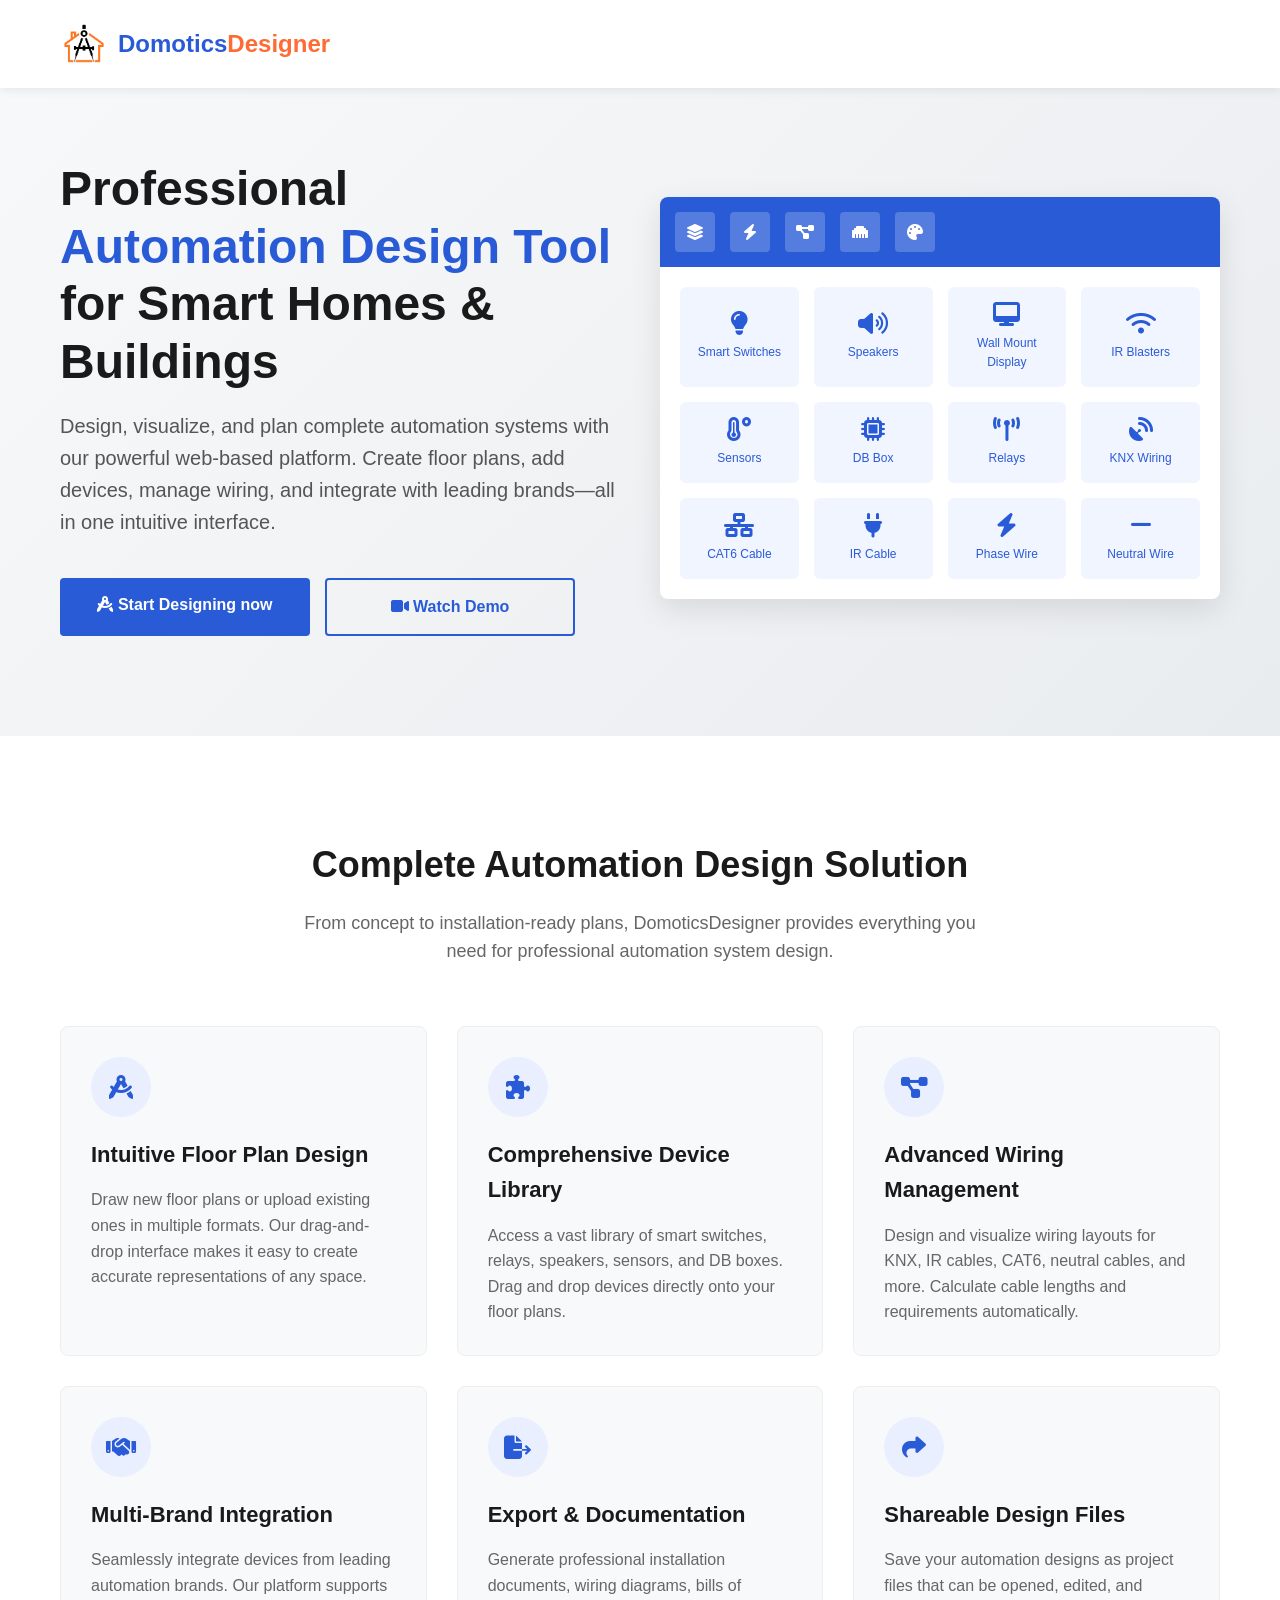
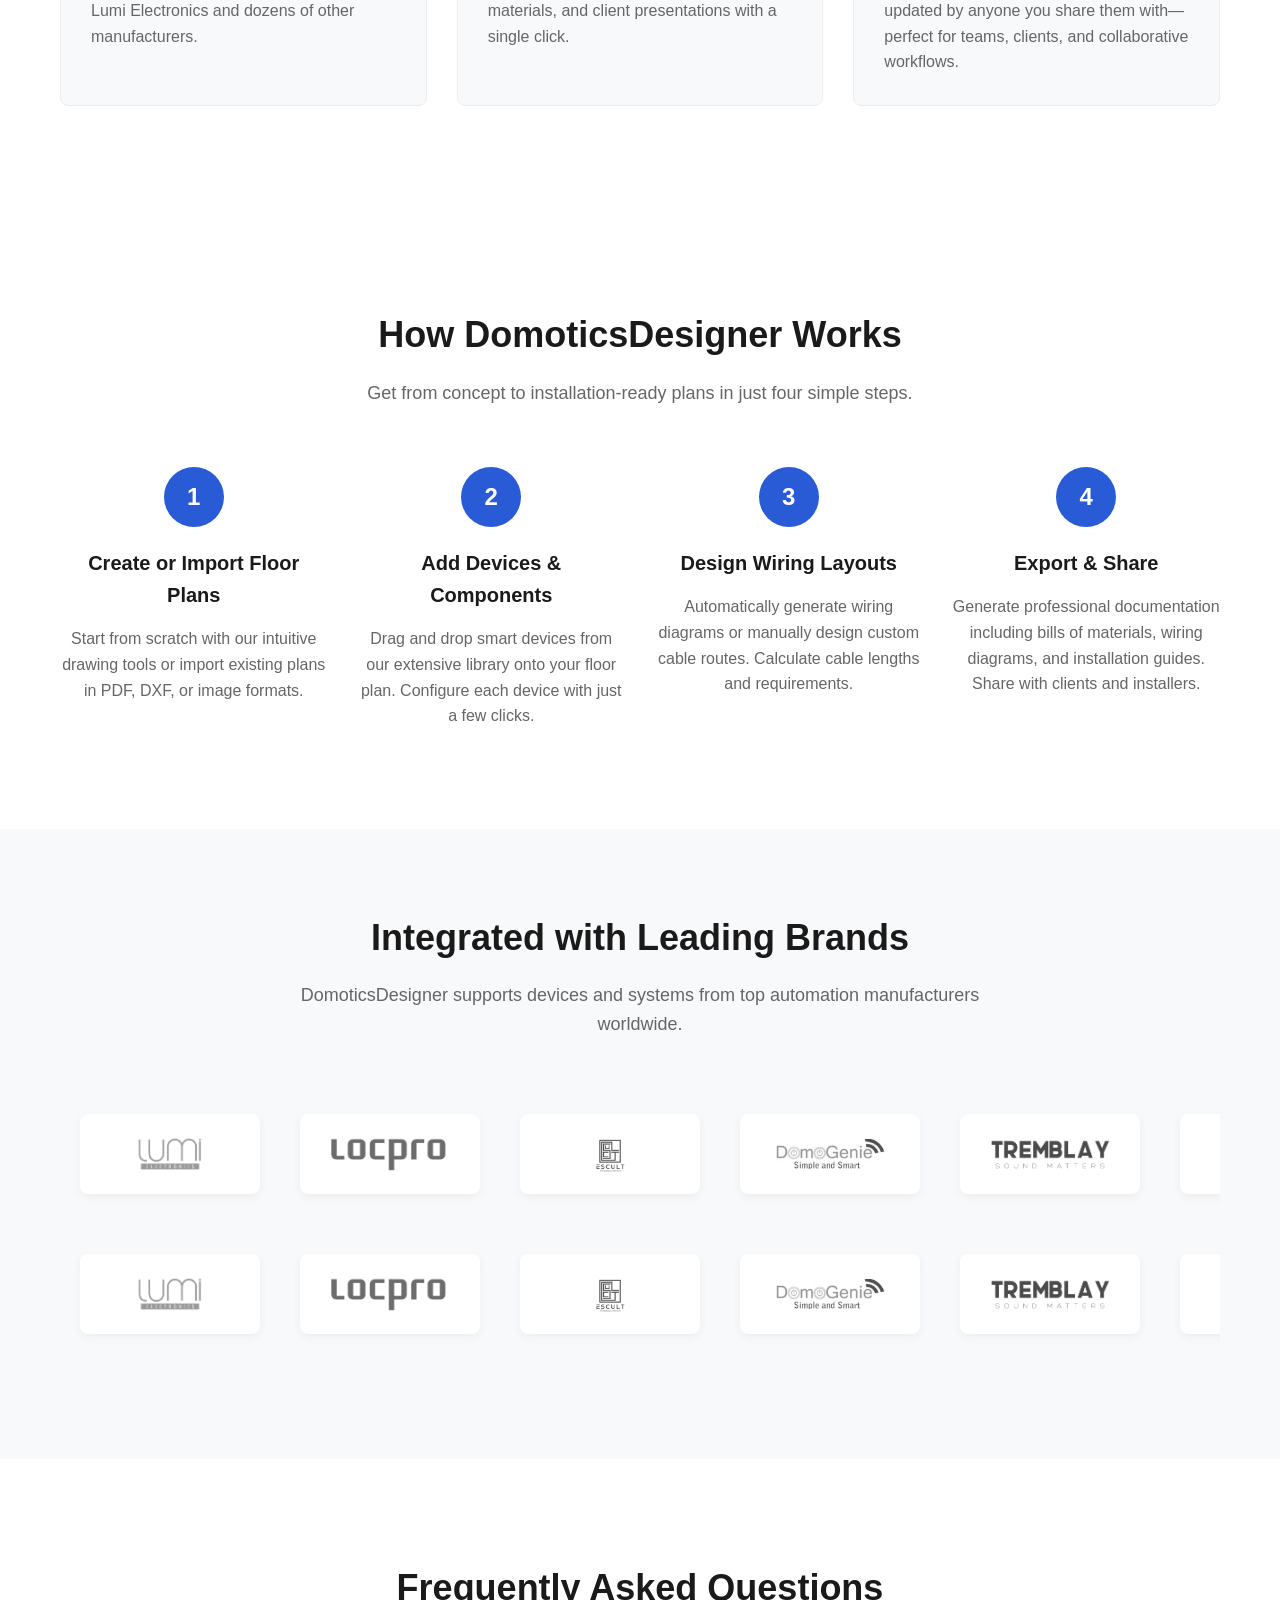
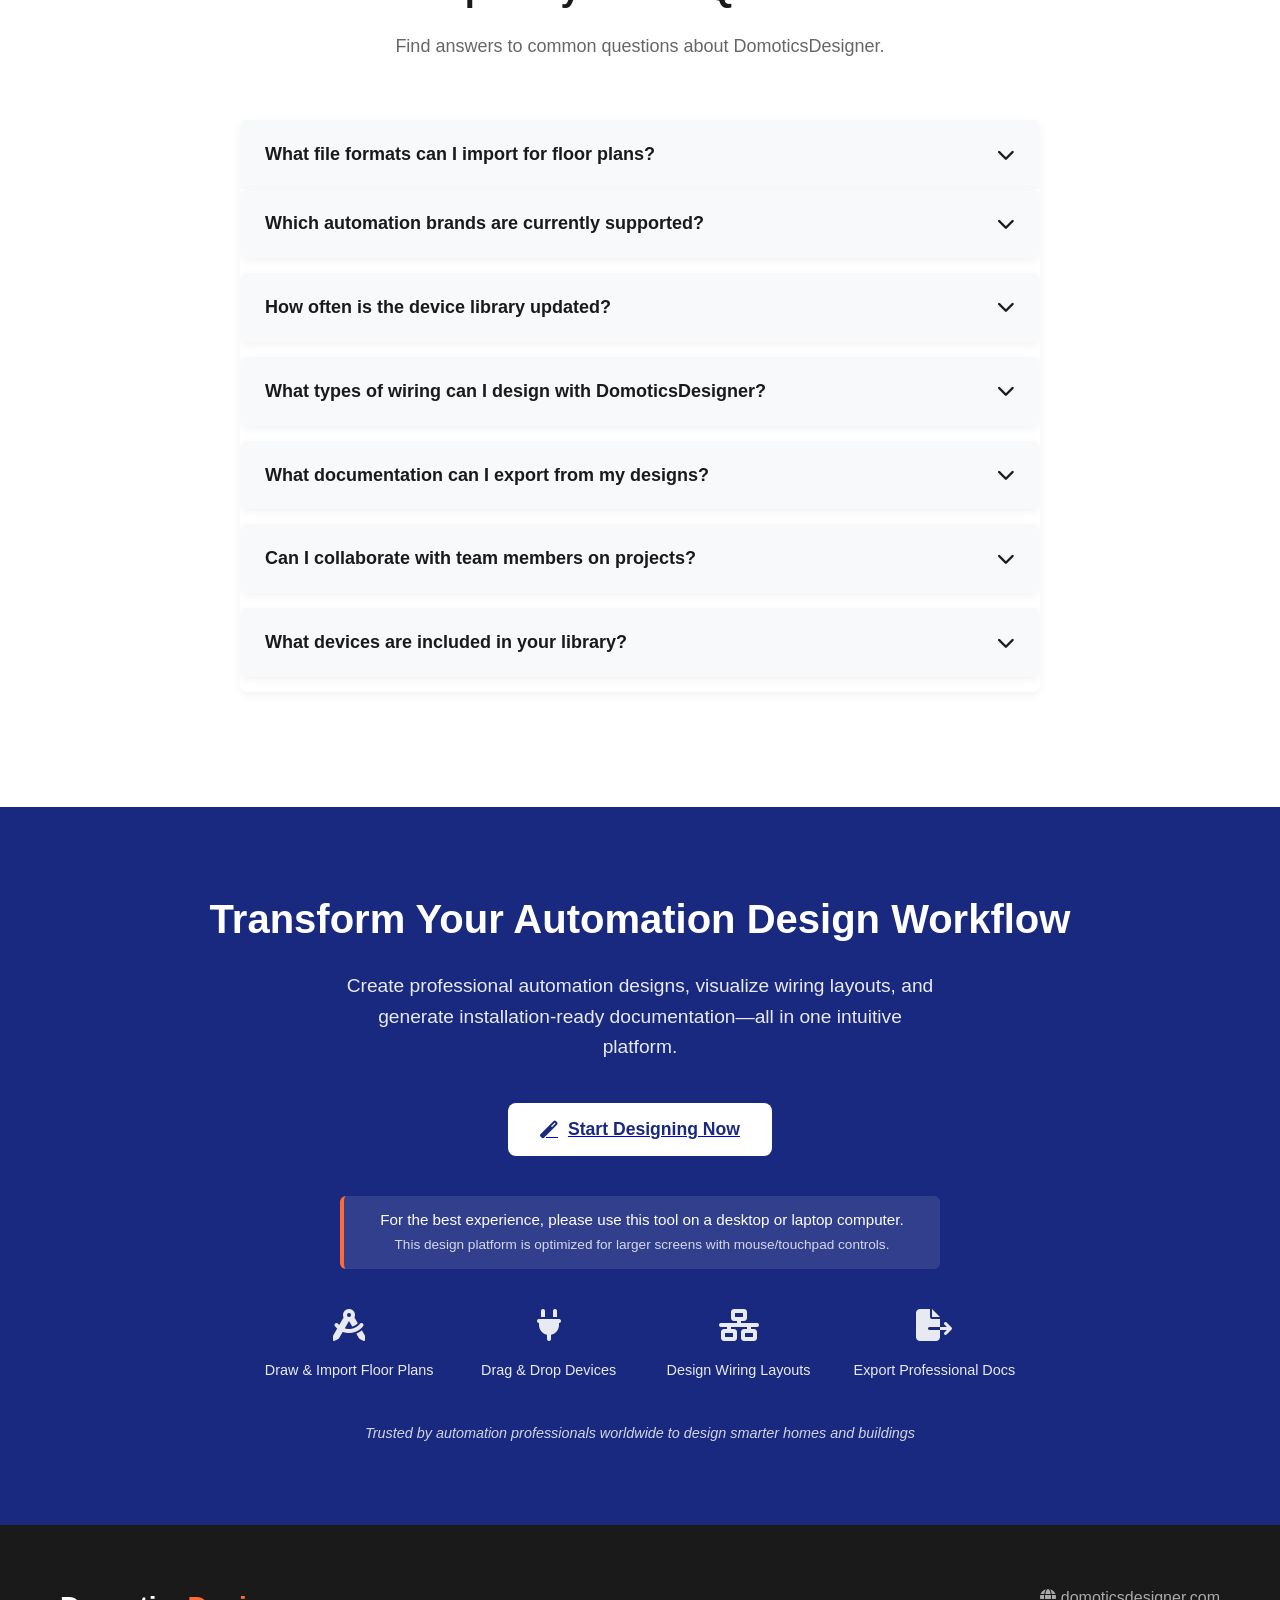
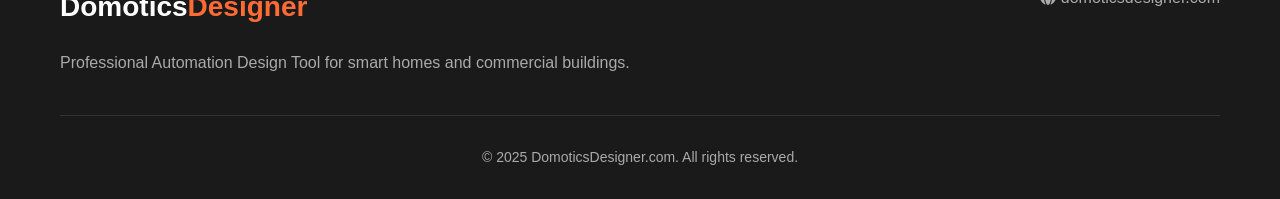
==== commit a428b2df: "text and model opening solved" ====
--- a/index.html
+++ b/index.html
@@ -2,8 +2,9 @@
 <html lang="en">
 <head>
     <meta charset="UTF-8">
+    <link rel="icon" type="image/png" href="DomoticsLogo.png">
     <meta name="viewport" content="width=device-width, initial-scale=1.0">
-    <title>DomoticsDesigner | Professional Automation Design Suite</title>
+    <title>DomoticsDesigner | Professional Automation Design Tool</title>
     <link rel="stylesheet" href="https://cdnjs.cloudflare.com/ajax/libs/font-awesome/6.4.0/css/all.min.css">
     <style>
         * {
@@ -1052,97 +1053,128 @@
     </div>
     
     <!-- Hero Section -->
-    <section class="hero">
-        <div class="container">
-            <div class="hero-content">
-                <div class="hero-text">
-                    <h1 class="hero-title">Professional <span>Automation Design Suite</span> for Smart Homes & Buildings</h1>
-                    <p class="hero-subtitle">Design, visualize, and plan complete automation systems with our powerful web-based platform. Create floor plans, add devices, manage wiring, and integrate with leading brands—all in one intuitive interface.</p>
-                    
-                    <div class="hero-buttons">
-                        <a href="home.html" class="btn-primary">
-                            <i class="fa-solid fa-compass-drafting"></i> Start Designing now
-                        </a>
-                        <a href="#" class="btn-secondary" id="videoDemoBtn">
-                            <i class="fas fa-video"></i> Watch Demo
-                        </a>
-                    </div>
-                </div>
+<!-- Hero Section -->
+<section class="hero">
+    <div class="container">
+        <div class="hero-content">
+            <div class="hero-text">
+                <h1 class="hero-title">Professional <span>Automation Design Tool</span> for Smart Homes & Buildings</h1>
+                <p class="hero-subtitle">Design, visualize, and plan complete automation systems with our powerful web-based platform. Create floor plans, add devices, manage wiring, and integrate with leading brands—all in one intuitive interface.</p>
                 
-                <div class="hero-visual">
-                    <div class="design-interface">
-                        <div class="design-toolbar">
-                            <div class="toolbar-icon">
-                                <i class="fas fa-layer-group"></i>
-                            </div>
-                            <div class="toolbar-icon">
-                                <i class="fas fa-bolt"></i>
-                            </div>
-                            <div class="toolbar-icon">
-                                <i class="fas fa-project-diagram"></i>
-                            </div>
-                            <div class="toolbar-icon">
-                                <i class="fa-solid fa-ethernet"></i>
-                            </div>
-                            <div class="toolbar-icon">
-                                <i class="fas fa-palette"></i>
-                            </div>
+                <div class="hero-buttons" style="
+                    display: flex;
+                    gap: 15px;
+                    margin-top: 40px;
+                    max-width: 500px;
+                ">
+                    <a href="home.html" class="btn-primary" style="
+                        background-color: #2a5bd7;
+                        color: white;
+                        padding: 14px 32px;
+                        border-radius: 4px;
+                        font-weight: 600;
+                        text-decoration: none;
+                        display: inline-block;
+                        transition: all 0.3s ease;
+                        flex: 1;
+                        text-align: center;
+                        min-width: 250px;
+                    ">
+                        <i class="fa-solid fa-compass-drafting"></i> Start Designing now
+                    </a>
+                    <a href="#" class="btn-secondary" id="videoDemoBtn" style="
+                        background-color: transparent;
+                        color: #2a5bd7;
+                        border: 2px solid #2a5bd7;
+                        padding: 14px 32px;
+                        border-radius: 4px;
+                        font-weight: 600;
+                        text-decoration: none;
+                        display: inline-block;
+                        transition: all 0.3s ease;
+                        flex: 1;
+                        text-align: center;
+                        min-width: 250px;
+                    ">
+                        <i class="fas fa-video"></i> Watch Demo
+                    </a>
+                </div>
+            </div>
+            
+            <div class="hero-visual">
+                <div class="design-interface">
+                    <div class="design-toolbar">
+                        <div class="toolbar-icon">
+                            <i class="fas fa-layer-group"></i>
                         </div>
-                        <div class="design-canvas">
-                            <div class="device-icon">
-                                <i class="fas fa-lightbulb"></i>
-                                <span>Smart Switches</span>
-                            </div>
-                            <div class="device-icon">
-                                <i class="fas fa-volume-up"></i>
-                                <span>Speakers</span>
-                            </div>
-                            <div class="device-icon">
-                                <i class="fas fa-desktop"></i>
-                                <span>Wall Mount Display</span>
-                            </div>
-                            <div class="device-icon">
-                                <i class="fas fa-wifi"></i>
-                                <span>IR Blasters</span>
-                            </div>
-                            <div class="device-icon">
-                                <i class="fas fa-temperature-high"></i>
-                                <span>Sensors</span>
-                            </div>
-                            <div class="device-icon">
-                                <i class="fas fa-microchip"></i>
-                                <span>DB Box</span>
-                            </div>
-                            <div class="device-icon">
-                                <i class="fas fa-broadcast-tower"></i>
-                                <span>Relays</span>
-                            </div>
-                            <div class="device-icon">
-                                <i class="fas fa-satellite-dish"></i>
-                                <span>KNX Wiring</span>
-                            </div>
-                            <div class="device-icon">
-                                <i class="fas fa-network-wired"></i>
-                                <span>CAT6 Cable</span>
-                            </div>
-                            <div class="device-icon">
-                                <i class="fas fa-plug"></i>
-                                <span>IR Cable</span>
-                            </div>
-                            <div class="device-icon">
-                                <i class="fas fa-bolt"></i>
-                                <span>Phase Wire</span>
-                            </div>
-                            <div class="device-icon">
-                                <i class="fas fa-minus"></i>
-                                <span>Neutral Wire</span>
-                            </div>
+                        <div class="toolbar-icon">
+                            <i class="fas fa-bolt"></i>
+                        </div>
+                        <div class="toolbar-icon">
+                            <i class="fas fa-project-diagram"></i>
+                        </div>
+                        <div class="toolbar-icon">
+                            <i class="fa-solid fa-ethernet"></i>
+                        </div>
+                        <div class="toolbar-icon">
+                            <i class="fas fa-palette"></i>
                         </div>
                     </div>
+                    <div class="design-canvas">
+                        <div class="device-icon">
+                            <i class="fas fa-lightbulb"></i>
+                            <span>Smart Switches</span>
+                        </div>
+                        <div class="device-icon">
+                            <i class="fas fa-volume-up"></i>
+                            <span>Speakers</span>
+                        </div>
+                        <div class="device-icon">
+                            <i class="fas fa-desktop"></i>
+                            <span>Wall Mount Display</span>
+                        </div>
+                        <div class="device-icon">
+                            <i class="fas fa-wifi"></i>
+                            <span>IR Blasters</span>
+                        </div>
+                        <div class="device-icon">
+                            <i class="fas fa-temperature-high"></i>
+                            <span>Sensors</span>
+                        </div>
+                        <div class="device-icon">
+                            <i class="fas fa-microchip"></i>
+                            <span>DB Box</span>
+                        </div>
+                        <div class="device-icon">
+                            <i class="fas fa-broadcast-tower"></i>
+                            <span>Relays</span>
+                        </div>
+                        <div class="device-icon">
+                            <i class="fas fa-satellite-dish"></i>
+                            <span>KNX Wiring</span>
+                        </div>
+                        <div class="device-icon">
+                            <i class="fas fa-network-wired"></i>
+                            <span>CAT6 Cable</span>
+                        </div>
+                        <div class="device-icon">
+                            <i class="fas fa-plug"></i>
+                            <span>IR Cable</span>
+                        </div>
+                        <div class="device-icon">
+                            <i class="fas fa-bolt"></i>
+                            <span>Phase Wire</span>
+                        </div>
+                        <div class="device-icon">
+                            <i class="fas fa-minus"></i>
+                            <span>Neutral Wire</span>
+                        </div>
+                    </div>
                 </div>
             </div>
         </div>
-    </section>
+    </div>
+</section>
     
 
     <!-- Features Section -->
@@ -1433,11 +1465,32 @@
         </p>
         
         <div class="cta-button-group">
-            <a href="design-now.html">
+            <a href="home.html">
                 <button class="cta-button-primary">
                     <i class="fas fa-magic"></i> Start Designing Now
                 </button>
             </a>
+        </div>
+        
+        <!-- Desktop Required Message -->
+        <div class="desktop-message" style="
+            background-color: rgba(255, 255, 255, 0.1);
+            border-left: 4px solid #ff6b35;
+            padding: 12px 20px;
+            margin: 20px auto 30px;
+            border-radius: 6px;
+            max-width: 600px;
+            text-align: center;
+            display: flex;
+            align-items: center;
+            justify-content: center;
+            gap: 12px;
+            font-size: 0.95rem;
+        ">
+            <span style="color: white; font-weight: 500;">
+                For the best experience, please use this tool on a desktop or laptop computer.
+                <br><span style="font-size: 0.85rem; opacity: 0.8; font-weight: normal;">This design platform is optimized for larger screens with mouse/touchpad controls.</span>
+            </span>
         </div>
         
         <div class="cta-features">
@@ -1471,15 +1524,15 @@
             <div class="footer-content">
                 <div>
                     <div class="footer-logo">Domotics<span>Designer</span></div>
-                    <p>Professional automation design suite for smart homes and commercial buildings. Launching 2025.</p>
+                    <p>Professional Automation Design Tool for smart homes and commercial buildings.</p>
                 </div>
                 <div>
                     <p><i class="fas fa-globe"></i> domoticsdesigner.com</p>
-                    <p><i class="fas fa-envelope"></i> contact@domoticsdesigner.com</p>
+                    <!-- <p><i class="fas fa-envelope"></i> contact@domoticsdesigner.com</p> -->
                 </div>
             </div>
             <div class="copyright">
-                &copy; 2025 DomoticsDesigner.com. All rights reserved. Launching Soon.
+                &copy; 2025 DomoticsDesigner.com. All rights reserved.
             </div>
         </div>
     </footer>
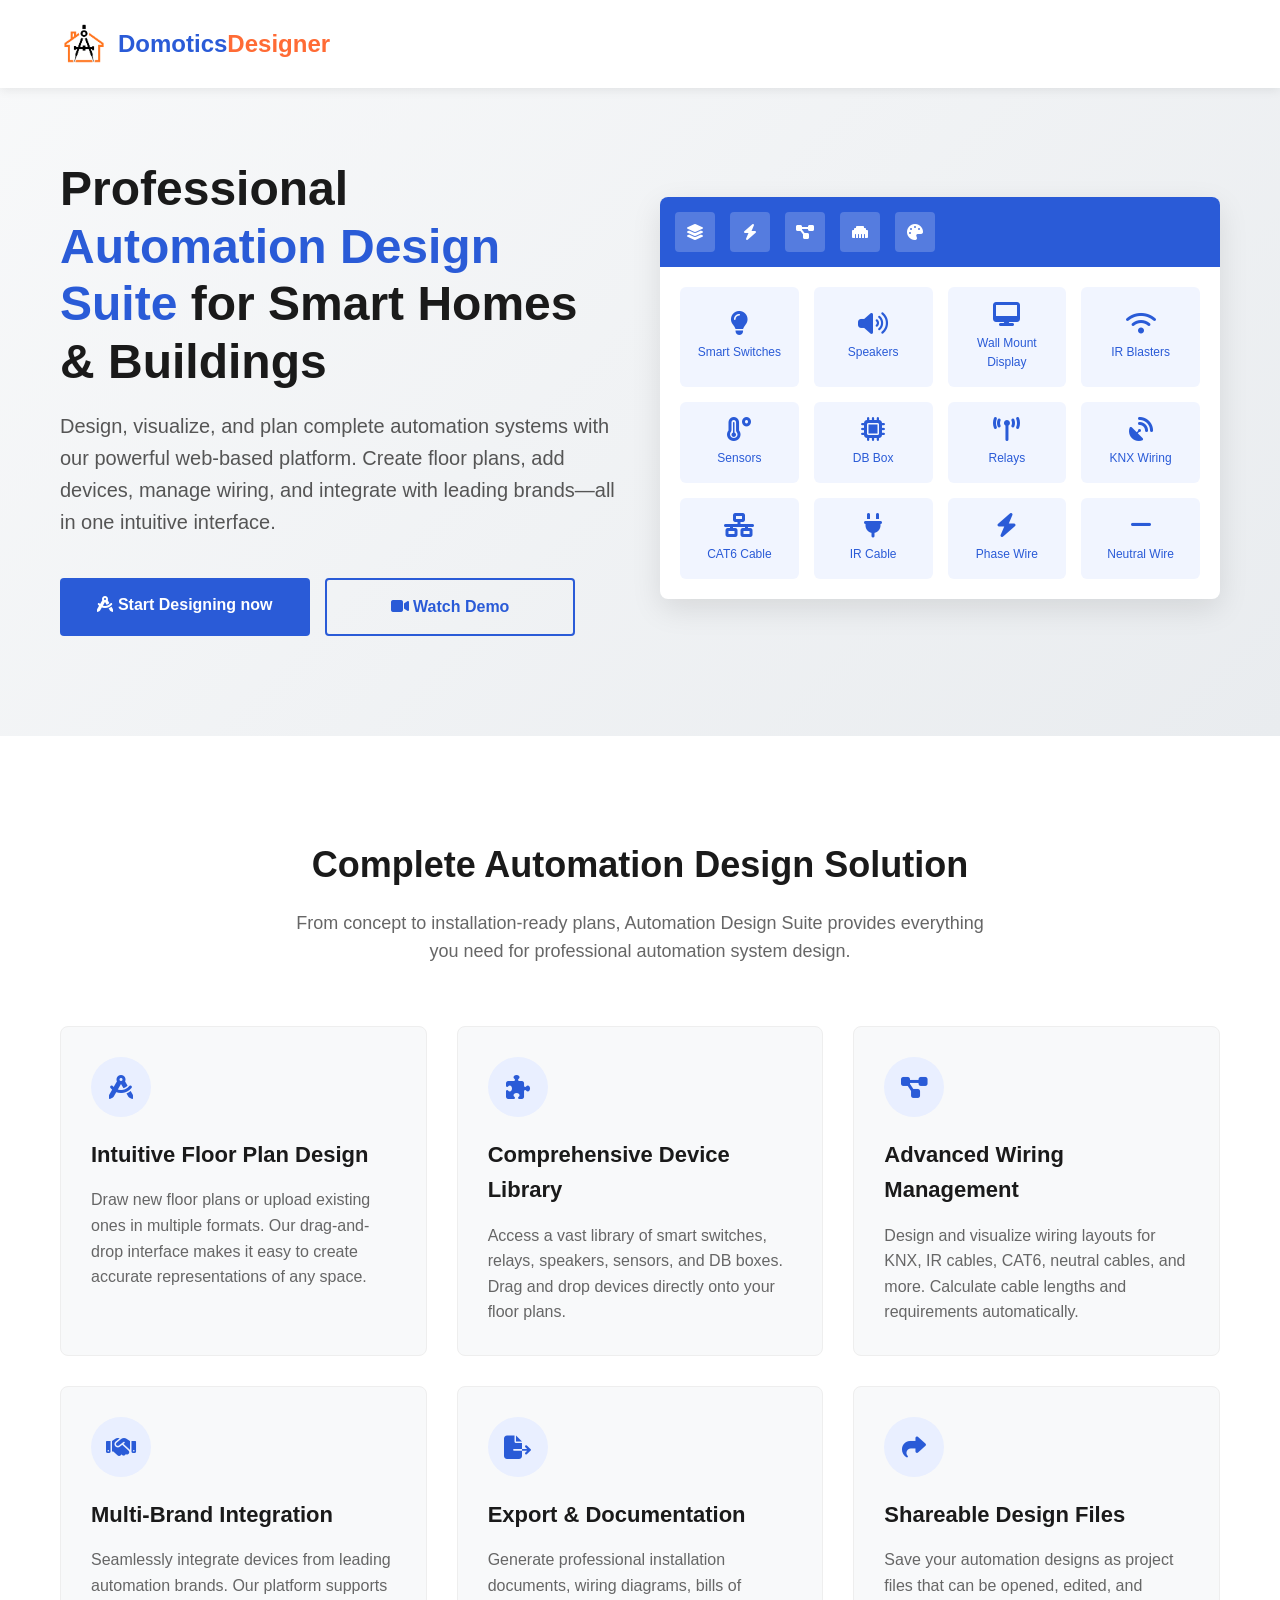
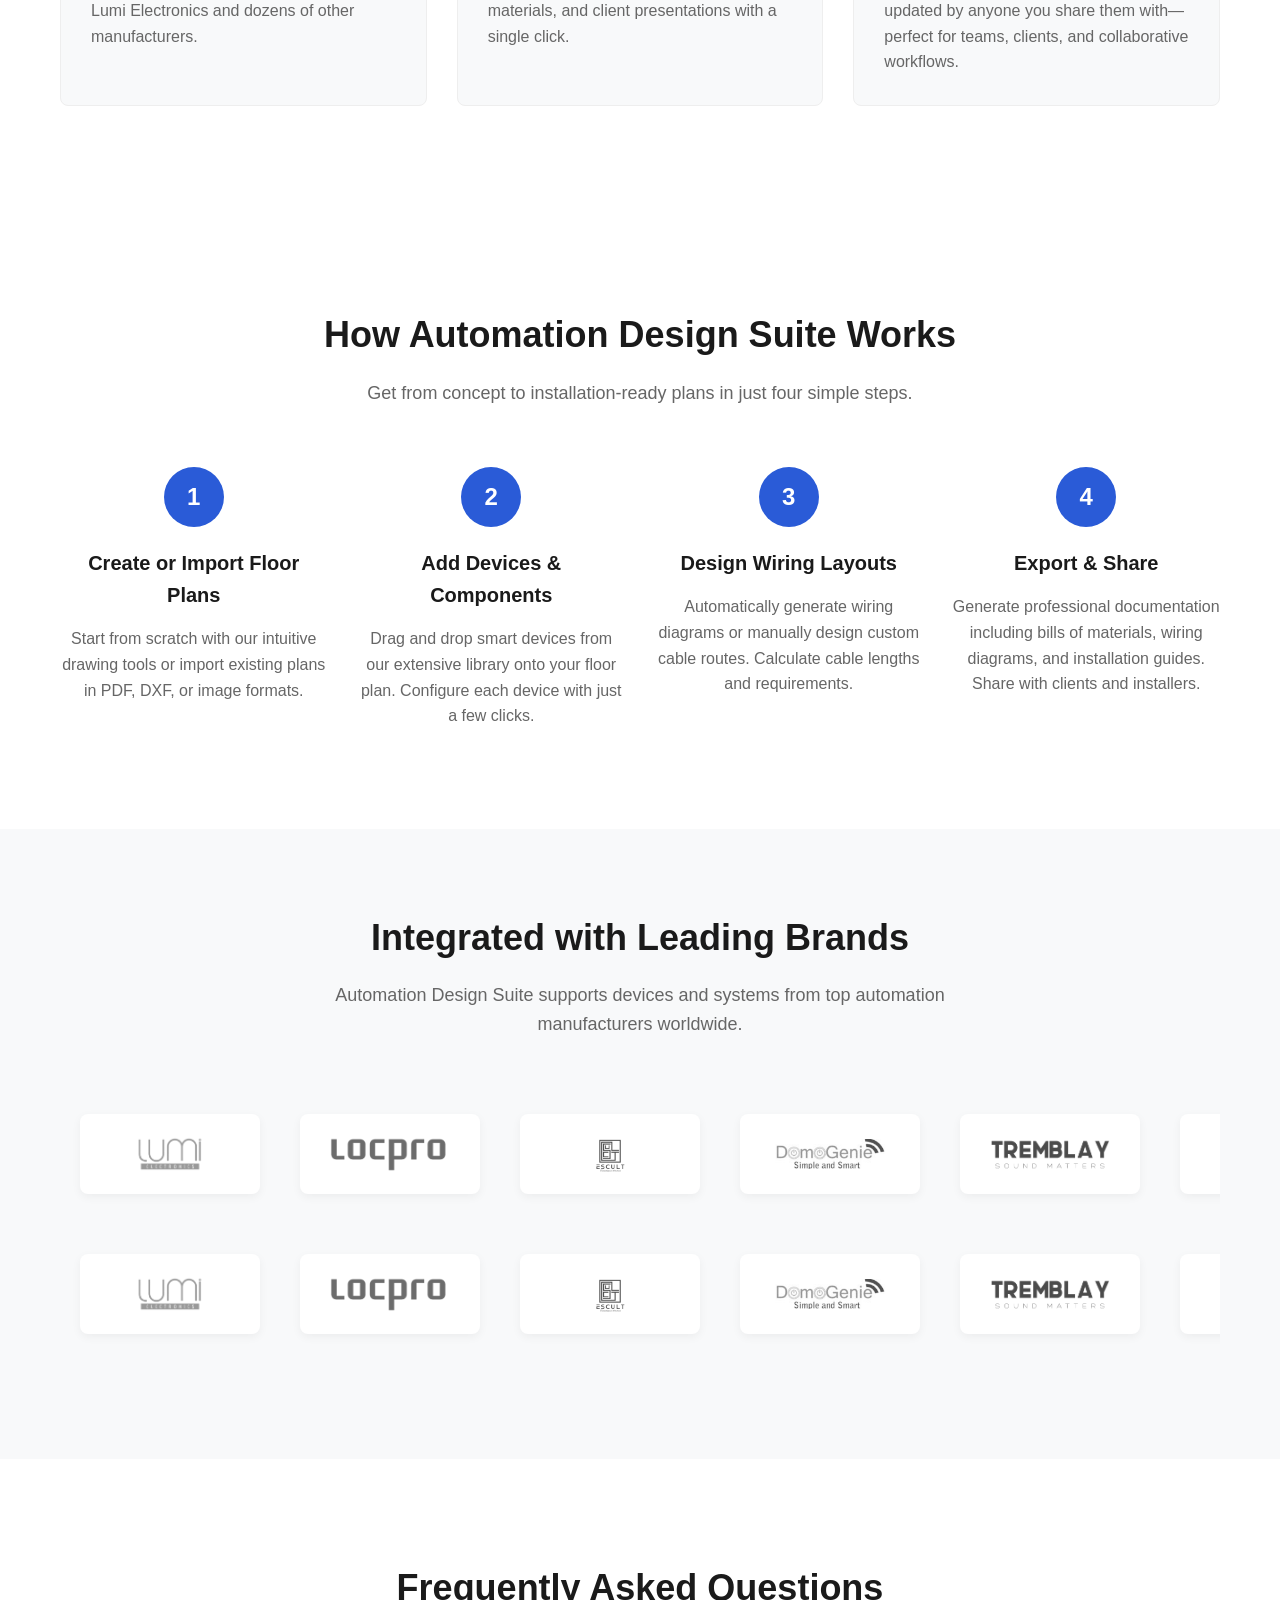
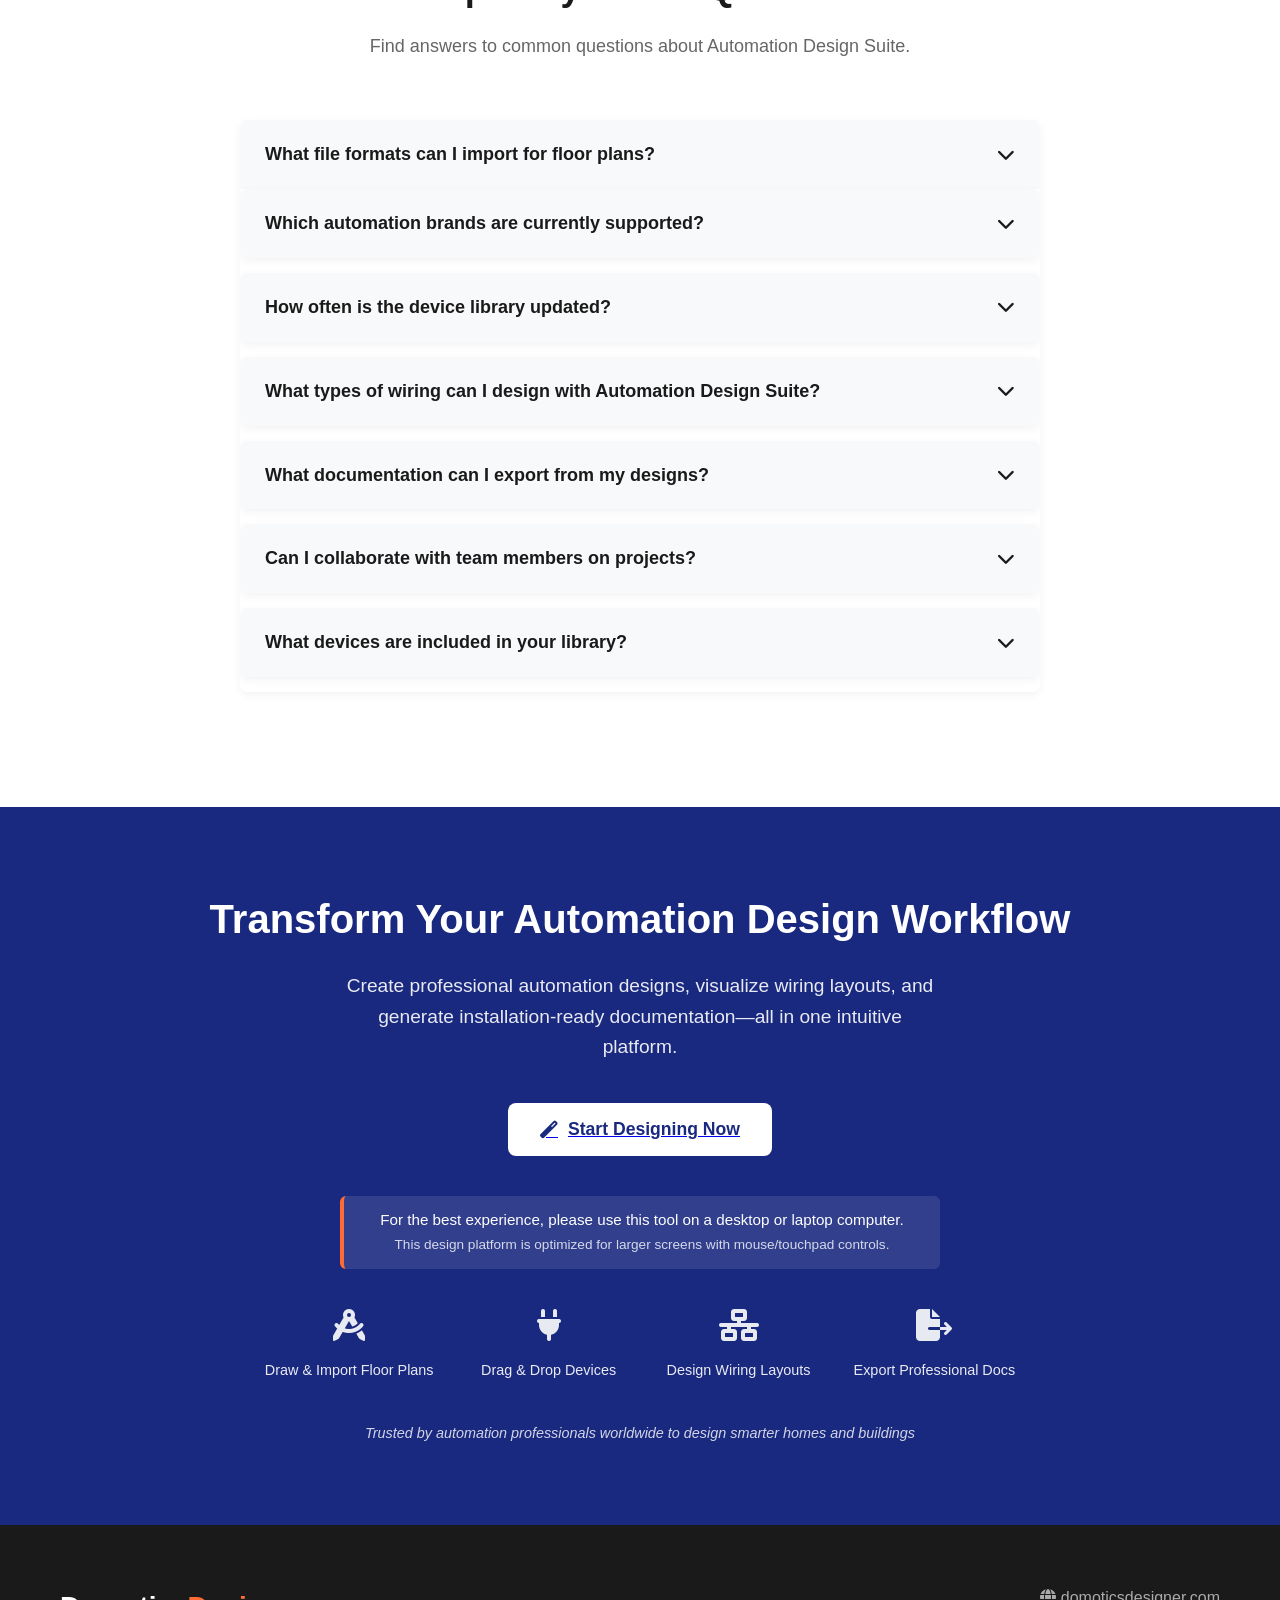
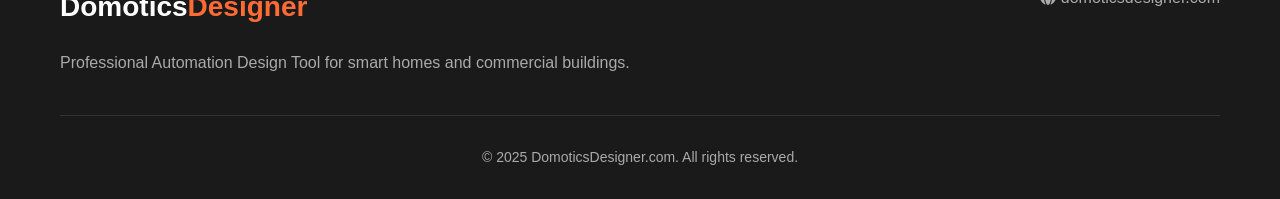
==== commit d3a47c94: "final Automation design suit updated" ====
--- a/index.html
+++ b/index.html
@@ -1058,7 +1058,7 @@
     <div class="container">
         <div class="hero-content">
             <div class="hero-text">
-                <h1 class="hero-title">Professional <span>Automation Design Tool</span> for Smart Homes & Buildings</h1>
+                <h1 class="hero-title">Professional <span>Automation Design Suite</span> for Smart Homes & Buildings</h1>
                 <p class="hero-subtitle">Design, visualize, and plan complete automation systems with our powerful web-based platform. Create floor plans, add devices, manage wiring, and integrate with leading brands—all in one intuitive interface.</p>
                 
                 <div class="hero-buttons" style="
@@ -1181,7 +1181,7 @@
     <section class="features">
         <div class="container">
             <h2 class="section-title">Complete Automation Design Solution</h2>
-            <p class="section-subtitle">From concept to installation-ready plans, DomoticsDesigner provides everything you need for professional automation system design.</p>
+            <p class="section-subtitle">From concept to installation-ready plans, Automation Design Suite provides everything you need for professional automation system design.</p>
             
             <div class="features-grid">
                 <div class="feature-card">
@@ -1240,7 +1240,7 @@
     <!-- How It Works Section -->
     <section class="how-it-works">
         <div class="container">
-            <h2 class="section-title">How DomoticsDesigner Works</h2>
+            <h2 class="section-title">How Automation Design Suite Works</h2>
             <p class="section-subtitle">Get from concept to installation-ready plans in just four simple steps.</p>
             
             <div class="steps-container">
@@ -1275,7 +1275,7 @@
 <section class="brands">
     <div class="container">
         <h2 class="section-title">Integrated with Leading Brands</h2>
-        <p class="section-subtitle">DomoticsDesigner supports devices and systems from top automation manufacturers worldwide.</p>
+        <p class="section-subtitle">Automation Design Suite supports devices and systems from top automation manufacturers worldwide.</p>
         
         <!-- First marquee line (left to right) -->
         <div class="marquee-container">
@@ -1381,7 +1381,7 @@
 <section class="faq">
     <div class="container">
         <h2 class="section-title">Frequently Asked Questions</h2>
-        <p class="section-subtitle">Find answers to common questions about DomoticsDesigner.</p>
+        <p class="section-subtitle">Find answers to common questions about Automation Design Suite.</p>
         
         <div class="faq-container">
             <div class="faq-item">
@@ -1390,7 +1390,7 @@
                     <i class="fas fa-chevron-down"></i>
                 </div>
                 <div class="faq-answer">
-                    <p>DomoticsDesigner supports file formats including PNG, JPG and JPEG
+                    <p>Automation Design Suite supports file formats including PNG, JPG and JPEG
             </div>
             
             <div class="faq-item">
@@ -1415,7 +1415,7 @@
             
             <div class="faq-item">
                 <div class="faq-question">
-                    <span>What types of wiring can I design with DomoticsDesigner?</span>
+                    <span>What types of wiring can I design with Automation Design Suite?</span>
                     <i class="fas fa-chevron-down"></i>
                 </div>
                 <div class="faq-answer">
@@ -1439,7 +1439,7 @@
                     <i class="fas fa-chevron-down"></i>
                 </div>
                 <div class="faq-answer">
-                    <p>Yes! DomoticsDesigner includes team collaboration features. You can invite team members, share design files, and work together on the same project. Saved designs can be opened, edited, and updated by anyone you share them with.</p>
+                    <p>Yes! Automation Design Suite includes team collaboration features. You can invite team members, share design files, and work together on the same project. Saved designs can be opened, edited, and updated by anyone you share them with.</p>
                 </div>
             </div>
             
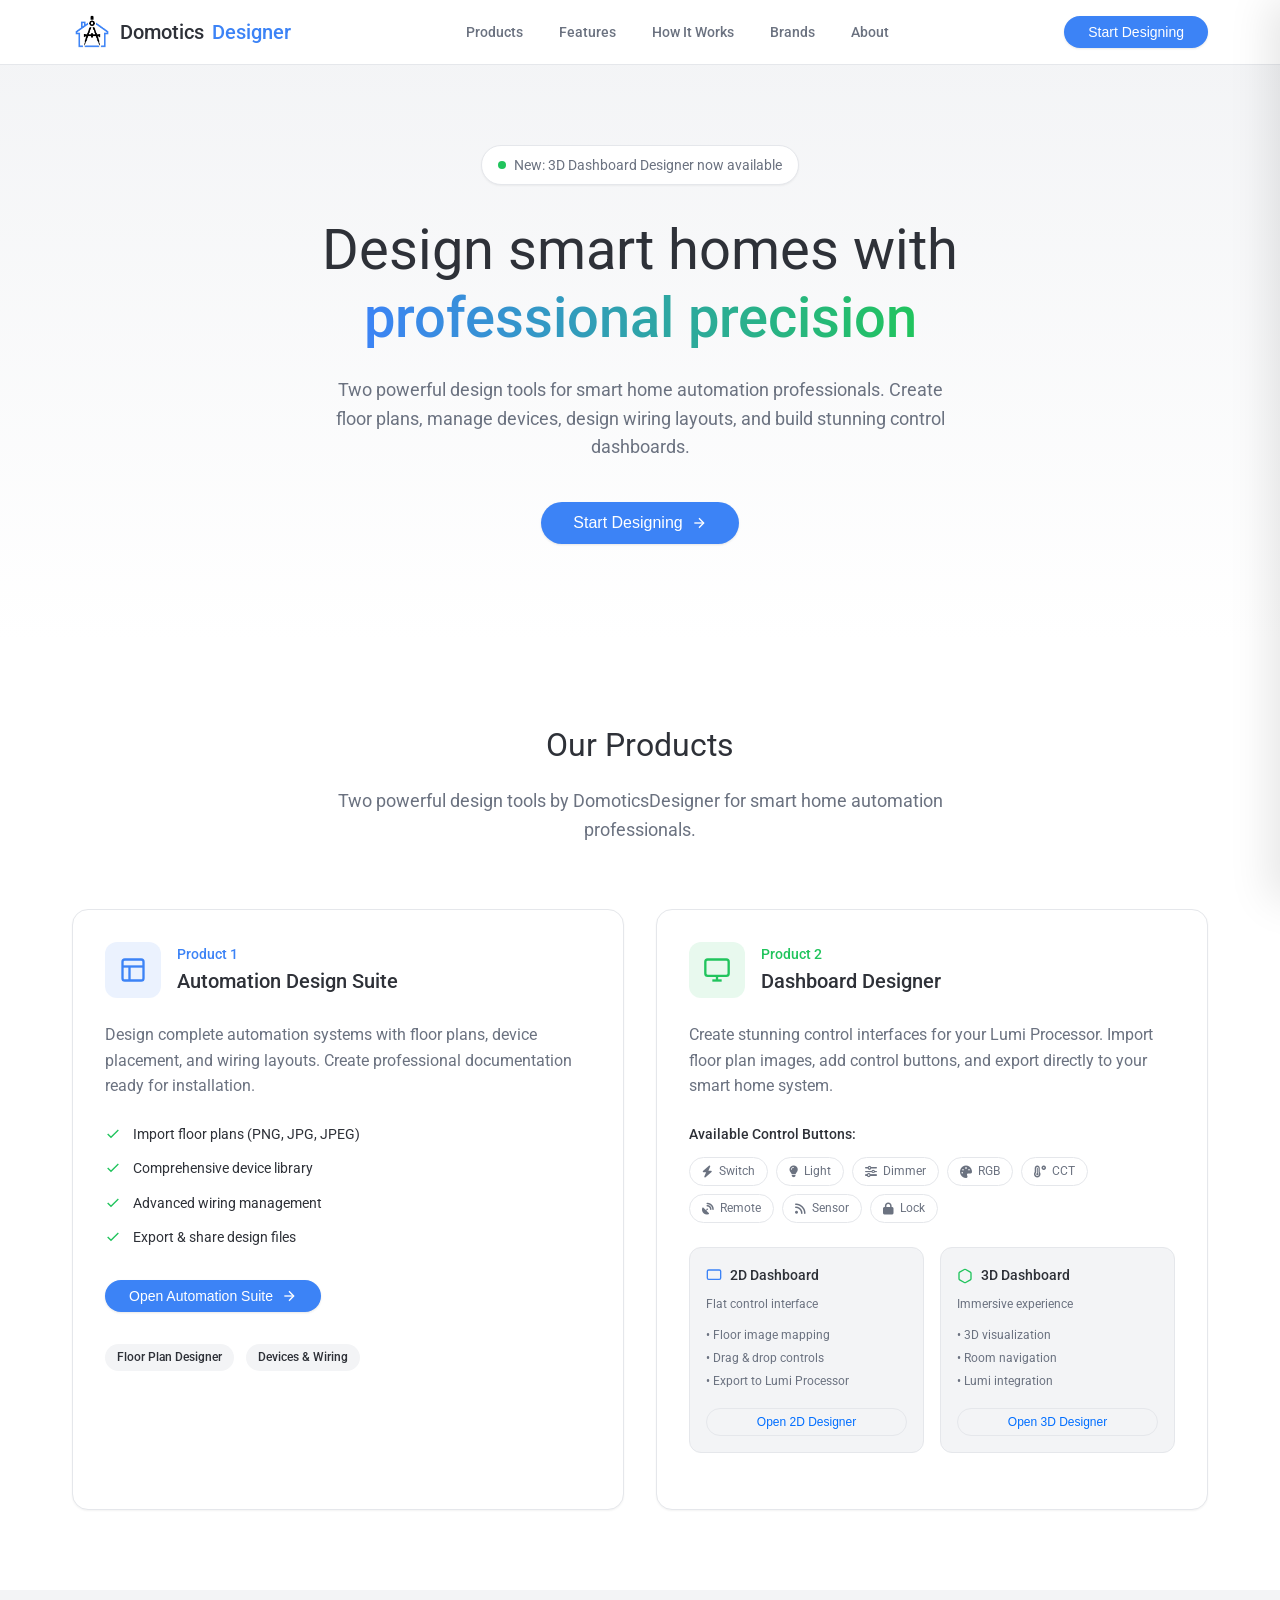
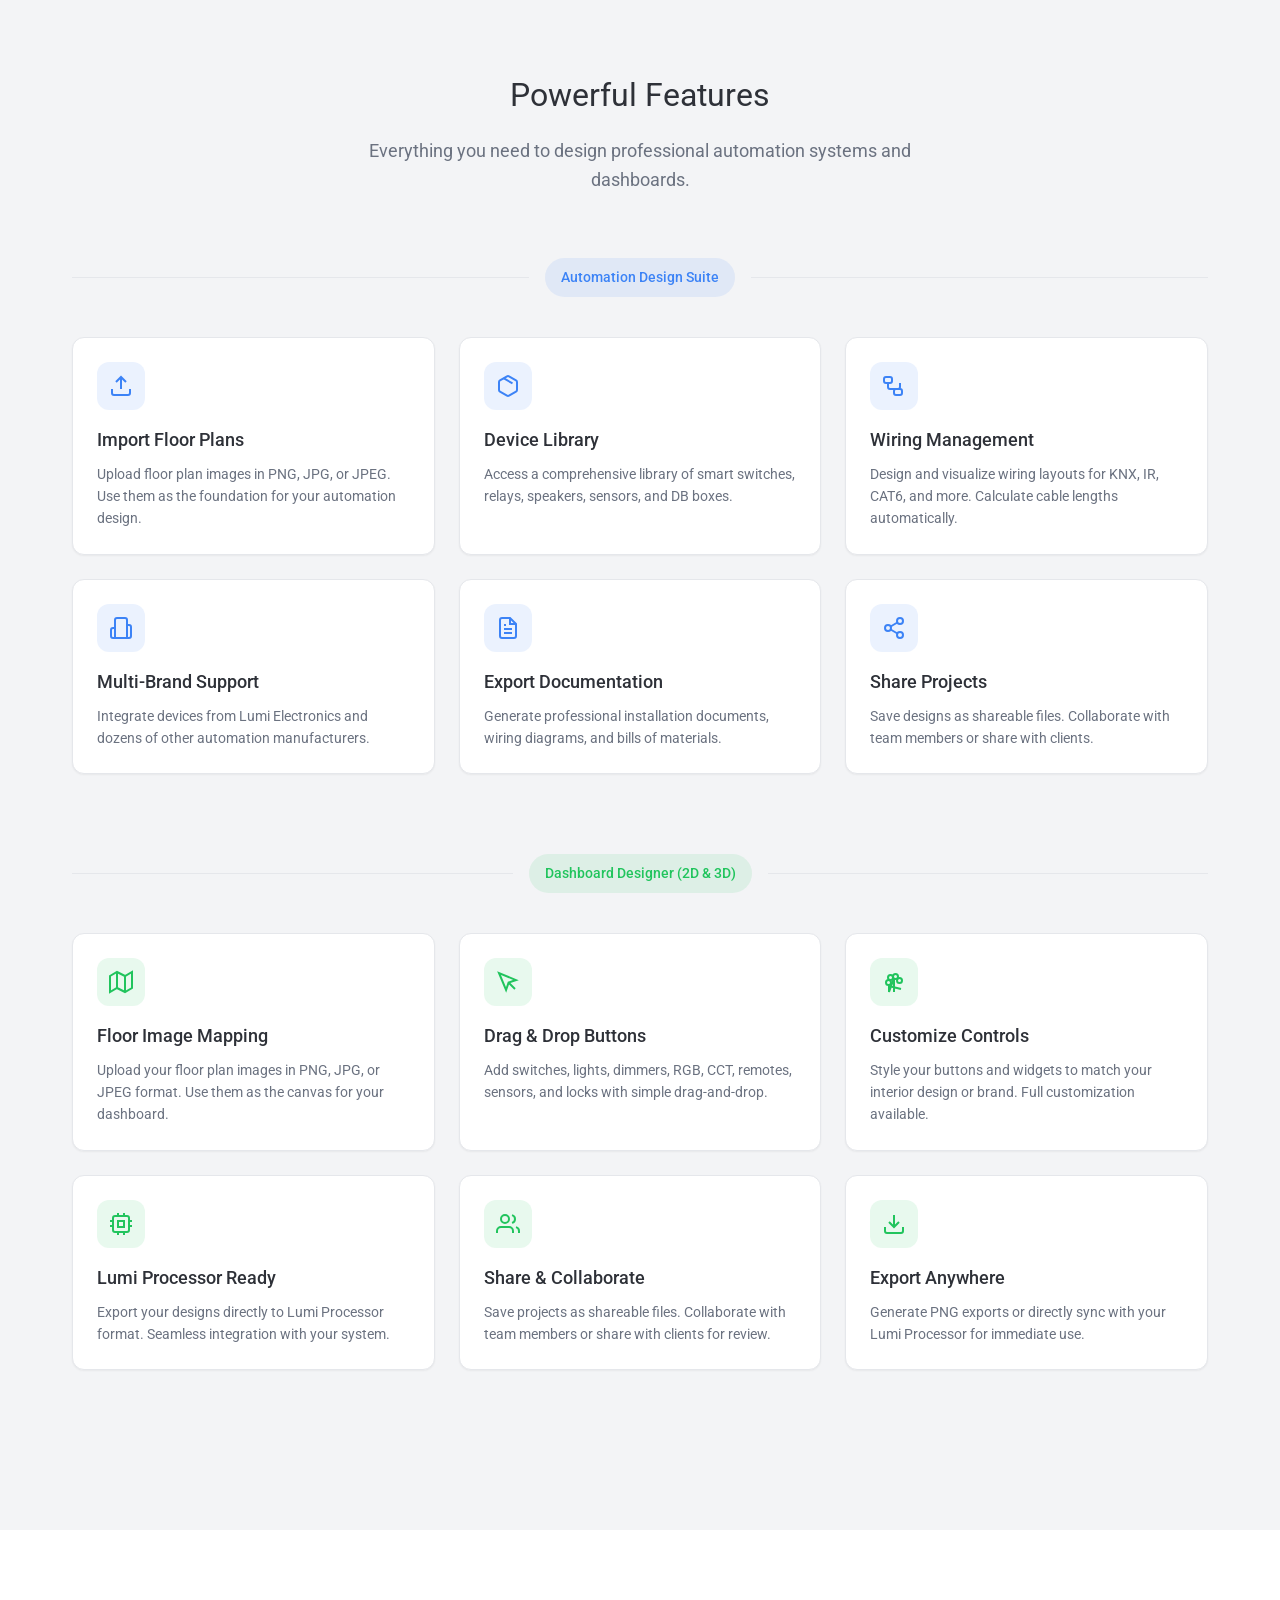
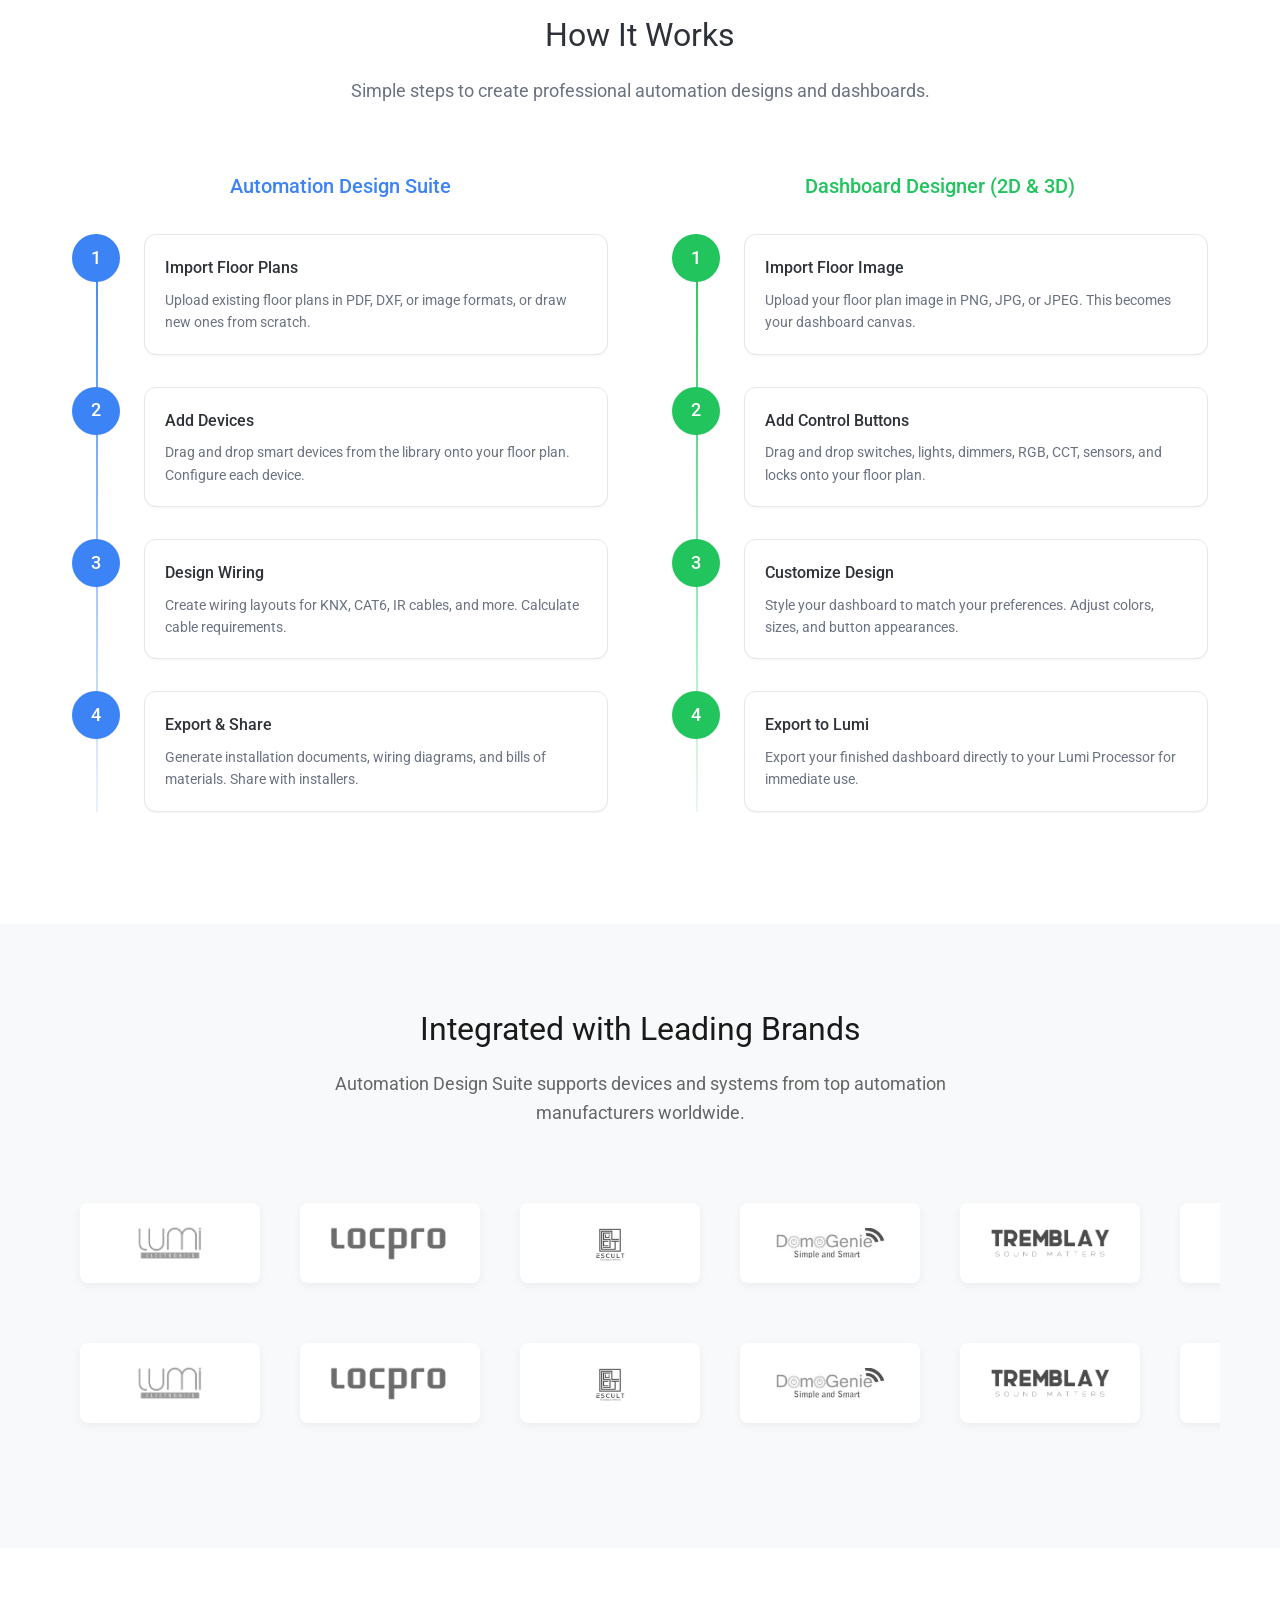
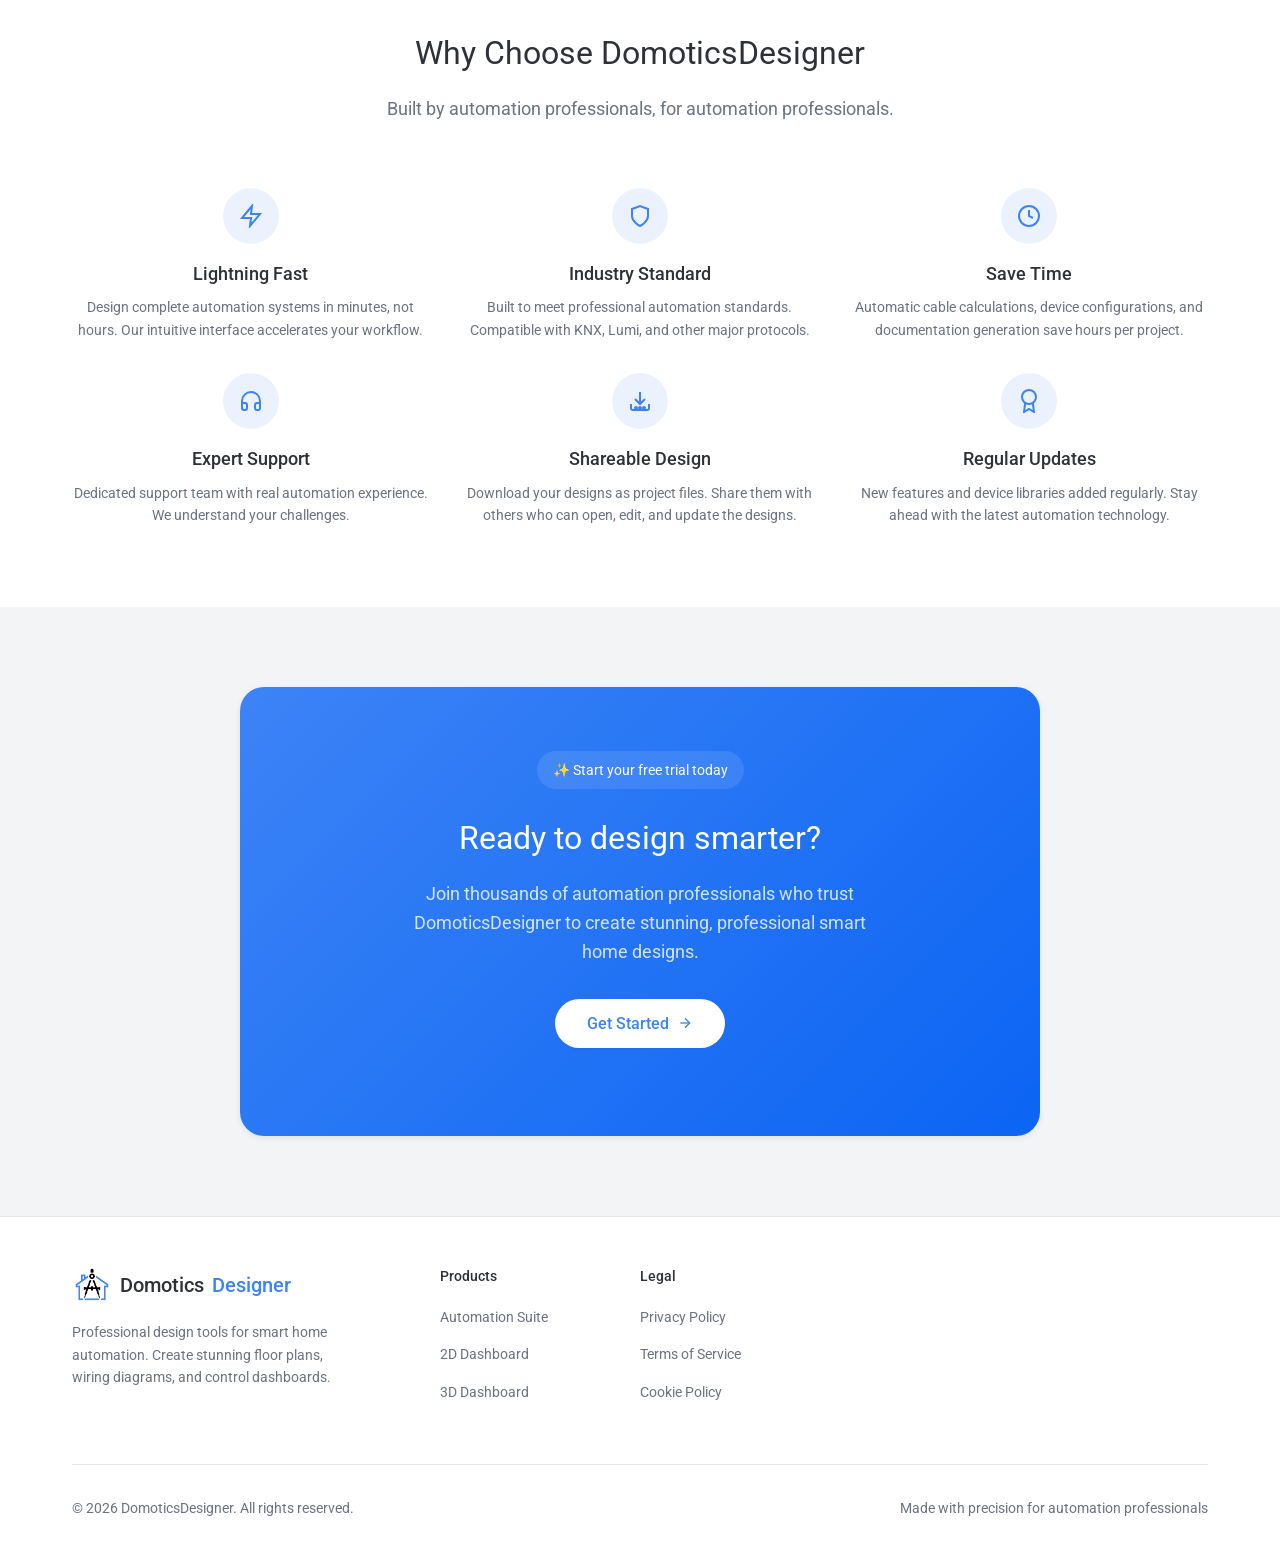
==== commit 5041c02d: "updated" ====
--- a/index.html
+++ b/index.html
@@ -1,245 +1,997 @@
 <!DOCTYPE html>
 <html lang="en">
+
 <head>
     <meta charset="UTF-8">
-    <link rel="icon" type="image/png" href="DomoticsLogo.png">
     <meta name="viewport" content="width=device-width, initial-scale=1.0">
-    <title>DomoticsDesigner | Professional Automation Design Tool</title>
+    <title>DomoticsDesigner - Professional Smart Home Automation Design Tools</title>
+    <meta name="description"
+        content="Design complete smart home automation systems with floor plans, device placement, wiring layouts, and stunning control dashboards.">
+    <link href="https://fonts.googleapis.com/css2?family=Roboto:wght@300;400;500;700&display=swap" rel="stylesheet">
     <link rel="stylesheet" href="https://cdnjs.cloudflare.com/ajax/libs/font-awesome/6.4.0/css/all.min.css">
     <style>
-        * {
+        *,
+        *::before,
+        *::after {
+            box-sizing: border-box;
             margin: 0;
             padding: 0;
-            box-sizing: border-box;
-            font-family: 'Segoe UI', Tahoma, Geneva, Verdana, sans-serif;
-        }
-        
+        }
+
+        :root {
+            --background: hsl(0, 0%, 100%);
+            --foreground: hsl(220, 9%, 20%);
+            --card: hsl(0, 0%, 100%);
+            --primary: hsl(217, 91%, 60%);
+            --primary-foreground: hsl(0, 0%, 100%);
+            --secondary: hsl(220, 14%, 96%);
+            --secondary-foreground: hsl(220, 9%, 20%);
+            --muted: hsl(220, 14%, 96%);
+            --muted-foreground: hsl(220, 9%, 46%);
+            --accent: hsl(142, 71%, 45%);
+            --accent-foreground: hsl(0, 0%, 100%);
+            --border: hsl(220, 13%, 91%);
+            --google-yellow: hsl(45, 100%, 51%);
+            --radius: 0.5rem;
+        }
+
         body {
-            background-color: #f8f9fa;
-            color: #333;
+            font-family: 'Roboto', -apple-system, BlinkMacSystemFont, sans-serif;
+            background: var(--background);
+            color: var(--foreground);
             line-height: 1.6;
-        }
-        
+            -webkit-font-smoothing: antialiased;
+        }
+
         .container {
             max-width: 1200px;
             margin: 0 auto;
-            padding: 0 20px;
-        }
-        
+            padding: 0 2rem;
+        }
+
         /* Header */
-        header {
-            background-color: #fff;
-            box-shadow: 0 2px 10px rgba(0, 0, 0, 0.08);
-            position: fixed;
-            width: 100%;
+        .header {
+            position: sticky;
             top: 0;
-            z-index: 1000;
-        }
-        
-        .header-content {
-            display: flex;
+            z-index: 50;
+            background: rgba(255, 255, 255, 0.95);
+            backdrop-filter: blur(10px);
+            border-bottom: 1px solid var(--border);
+        }
+
+        .header-inner {
+            display: flex;
+            align-items: center;
             justify-content: space-between;
-            align-items: center;
-            padding: 20px 0;
-        }
-        
+            height: 64px;
+        }
+
         .logo {
             display: flex;
             align-items: center;
-            gap: 10px;
-        }
-        
+            gap: 0.5rem;
+            text-decoration: none;
+            font-size: 1.25rem;
+            font-weight: 500;
+            color: var(--foreground);
+        }
+
         .logo-icon {
-            color: #2a5bd7;
-            font-size: 28px;
-        }
-        
-        .logo-text {
-            font-size: 24px;
-            font-weight: 700;
-            color: #2a5bd7;
-        }
-        
-        .logo-text span {
-            color: #ff6b35;
-        }
-        
-        .cta-button {
-            background-color: #2a5bd7;
+            width: 36px;
+            height: 36px;
+            background: var(--primary);
+            border-radius: 8px;
+            display: flex;
+            align-items: center;
+            justify-content: center;
             color: white;
+        }
+
+        .logo span {
+            color: var(--primary);
+        }
+
+        .nav {
+            display: flex;
+            gap: 0.25rem;
+        }
+
+        .nav a {
+            padding: 0.5rem 1rem;
+            text-decoration: none;
+            color: var(--muted-foreground);
+            font-size: 0.875rem;
+            font-weight: 500;
+            border-radius: 9999px;
+            transition: all 0.2s;
+        }
+
+        .nav a:hover {
+            background: var(--secondary);
+            color: var(--foreground);
+        }
+
+        .header-cta {
+            display: flex;
+            gap: 0.75rem;
+            align-items: center;
+        }
+
+        .btn {
+            display: inline-flex;
+            align-items: center;
+            justify-content: center;
+            gap: 0.5rem;
+            padding: 0.5rem 1rem;
+            font-size: 0.875rem;
+            font-weight: 500;
+            border-radius: var(--radius);
             border: none;
-            padding: 12px 28px;
-            border-radius: 4px;
-            font-weight: 600;
             cursor: pointer;
-            transition: all 0.3s ease;
-            font-size: 16px;
-        }
-        
-        .cta-button:hover {
-            background-color: #1e4ac4;
-            transform: translateY(-2px);
-            box-shadow: 0 4px 12px rgba(42, 91, 215, 0.2);
-        }
-        
-        /* Hero Section */
+            transition: all 0.2s;
+            text-decoration: none;
+        }
+
+        .btn-ghost {
+            background: transparent;
+            color: var(--foreground);
+        }
+
+        .btn-ghost:hover {
+            background: var(--secondary);
+        }
+
+        .btn-primary {
+            background: var(--primary);
+            color: var(--primary-foreground);
+            border-radius: 9999px;
+            padding: 0.5rem 1.5rem;
+            box-shadow: 0 1px 2px rgba(0, 0, 0, 0.05), 0 1px 3px rgba(0, 0, 0, 0.05);
+        }
+
+        .btn-primary:hover {
+            background: hsl(217, 91%, 55%);
+            box-shadow: 0 1px 3px rgba(0, 0, 0, 0.1), 0 4px 8px rgba(0, 0, 0, 0.08);
+        }
+
+        .btn-outline {
+            background: transparent;
+            color: var(--primary);
+            border: 1px solid var(--border);
+            border-radius: 9999px;
+            padding: 0.5rem 1.5rem;
+        }
+
+        .btn-outline:hover {
+            background: var(--secondary);
+        }
+
+        .btn-lg {
+            padding: 0.75rem 2rem;
+            font-size: 1rem;
+        }
+
+        /* Hero */
         .hero {
-            padding: 160px 0 100px;
-            background: linear-gradient(135deg, #f8f9fa 0%, #e9ecef 100%);
+            padding: 5rem 0 6rem;
+            background: linear-gradient(to bottom, var(--secondary), var(--background));
+            text-align: center;
+        }
+
+        .badge {
+            display: inline-flex;
+            align-items: center;
+            gap: 0.5rem;
+            padding: 0.5rem 1rem;
+            background: var(--background);
+            border: 1px solid var(--border);
+            border-radius: 9999px;
+            font-size: 0.875rem;
+            color: var(--muted-foreground);
+            margin-bottom: 2rem;
+            box-shadow: 0 1px 2px rgba(0, 0, 0, 0.05);
+        }
+
+        .badge-dot {
+            width: 8px;
+            height: 8px;
+            background: var(--accent);
+            border-radius: 50%;
+        }
+
+        .hero h1 {
+            font-size: clamp(2rem, 5vw, 3.5rem);
+            font-weight: 400;
+            line-height: 1.2;
+            margin-bottom: 1.5rem;
+            max-width: 800px;
+            margin-left: auto;
+            margin-right: auto;
+        }
+
+        .text-gradient {
+            background: linear-gradient(90deg, var(--primary), var(--accent));
+            -webkit-background-clip: text;
+            -webkit-text-fill-color: transparent;
+            background-clip: text;
+            font-weight: 500;
+        }
+
+        .hero p {
+            font-size: 1.125rem;
+            color: var(--muted-foreground);
+            max-width: 640px;
+            margin: 0 auto 2.5rem;
+        }
+
+        .hero-buttons {
+            display: flex;
+            gap: 1rem;
+            justify-content: center;
+            flex-wrap: wrap;
+        }
+
+        .trust {
+            margin-top: 4rem;
+        }
+
+        .trust p {
+            font-size: 0.875rem;
+            color: var(--muted-foreground);
+            margin-bottom: 1.5rem;
+        }
+
+        .trust-logos {
+            display: flex;
+            gap: 2rem;
+            justify-content: center;
+            flex-wrap: wrap;
+            opacity: 0.5;
+        }
+
+        .trust-logos span {
+            font-size: 1.125rem;
+            font-weight: 500;
+            color: var(--foreground);
+        }
+
+        /* Stats */
+        .stats {
+            padding: 4rem 0;
+            border-top: 1px solid var(--border);
+            border-bottom: 1px solid var(--border);
+        }
+
+        .stats-grid {
+            display: grid;
+            grid-template-columns: repeat(4, 1fr);
+            gap: 2rem;
+            text-align: center;
+        }
+
+        .stat-value {
+            font-size: 2rem;
+            font-weight: 500;
+            color: var(--foreground);
+            margin-bottom: 0.25rem;
+        }
+
+        .stat-label {
+            font-size: 0.875rem;
+            color: var(--muted-foreground);
+        }
+
+        /* Products */
+        .products {
+            padding: 5rem 0;
+        }
+
+        .section-header {
+            text-align: center;
+            max-width: 640px;
+            margin: 0 auto 4rem;
+        }
+
+        .section-header h2 {
+            font-size: 2rem;
+            font-weight: 400;
+            margin-bottom: 1rem;
+        }
+
+        .section-header p {
+            color: var(--muted-foreground);
+            font-size: 1.125rem;
+        }
+
+        .products-grid {
+            display: grid;
+            grid-template-columns: repeat(2, 1fr);
+            gap: 2rem;
+        }
+
+        .product-card {
+            padding: 2rem;
+            background: var(--card);
+            border: 1px solid var(--border);
+            border-radius: 1rem;
+            box-shadow: 0 1px 2px rgba(0, 0, 0, 0.05);
+            transition: box-shadow 0.3s;
+        }
+
+        .product-card:hover {
+            box-shadow: 0 2px 6px rgba(0, 0, 0, 0.08), 0 1px 2px rgba(0, 0, 0, 0.05);
+        }
+
+        .product-header {
+            display: flex;
+            align-items: center;
+            gap: 1rem;
+            margin-bottom: 1.5rem;
+        }
+
+        .product-icon {
+            width: 56px;
+            height: 56px;
+            border-radius: 12px;
+            display: flex;
+            align-items: center;
+            justify-content: center;
+        }
+
+        .product-icon.blue {
+            background: hsla(217, 91%, 60%, 0.1);
+            color: var(--primary);
+        }
+
+        .product-icon.green {
+            background: hsla(142, 71%, 45%, 0.1);
+            color: var(--accent);
+        }
+
+        .product-label {
+            font-size: 0.875rem;
+            font-weight: 500;
+        }
+
+        .product-label.blue {
+            color: var(--primary);
+        }
+
+        .product-label.green {
+            color: var(--accent);
+        }
+
+        .product-title {
+            font-size: 1.25rem;
+            font-weight: 500;
+        }
+
+        .product-desc {
+            color: var(--muted-foreground);
+            margin-bottom: 1.5rem;
+        }
+
+        .feature-list {
+            list-style: none;
+            margin-bottom: 2rem;
+        }
+
+        .feature-list li {
+            display: flex;
+            align-items: center;
+            gap: 0.75rem;
+            font-size: 0.875rem;
+            margin-bottom: 0.75rem;
+        }
+
+        .feature-list li svg {
+            color: var(--accent);
+            width: 16px;
+            height: 16px;
+        }
+
+        .button-types {
+            margin-bottom: 1.5rem;
+        }
+
+        .button-types p {
+            font-size: 0.875rem;
+            font-weight: 500;
+            margin-bottom: 0.75rem;
+        }
+
+        .button-tags {
+            display: flex;
+            flex-wrap: wrap;
+            gap: 0.5rem;
+        }
+
+        .button-tag {
+            display: flex;
+            align-items: center;
+            gap: 0.375rem;
+            padding: 0.25rem 0.75rem;
+            background: var(--background);
+            border: 1px solid var(--border);
+            border-radius: 9999px;
+            font-size: 0.75rem;
+            color: var(--muted-foreground);
+        }
+
+        .dashboard-cards {
+            display: grid;
+            grid-template-columns: repeat(2, 1fr);
+            gap: 1rem;
+            margin-bottom: 1.5rem;
+        }
+
+        .dashboard-card {
+            padding: 1rem;
+            background: var(--secondary);
+            border: 1px solid var(--border);
+            border-radius: 12px;
+        }
+
+        .dashboard-card-header {
+            display: flex;
+            align-items: center;
+            gap: 0.5rem;
+            margin-bottom: 0.5rem;
+        }
+
+        .dashboard-card-header span {
+            font-weight: 500;
+            font-size: 0.875rem;
+        }
+
+        .dashboard-card p {
+            font-size: 0.75rem;
+            color: var(--muted-foreground);
+            margin-bottom: 0.75rem;
+        }
+
+        .dashboard-card ul {
+            list-style: none;
+            font-size: 0.75rem;
+            color: var(--muted-foreground);
+        }
+
+        .dashboard-card ul li {
+            margin-bottom: 0.25rem;
+        }
+
+        .product-tags {
+            display: flex;
+            gap: 0.75rem;
+            margin-top: 2rem;
+        }
+
+        .product-tag {
+            padding: 0.25rem 0.75rem;
+            background: var(--secondary);
+            border-radius: 9999px;
+            font-size: 0.75rem;
+            font-weight: 500;
+            color: var(--secondary-foreground);
+        }
+
+        /* Features */
+        .features {
+            padding: 5rem 0;
+            background: var(--secondary);
+        }
+
+        .features-divider {
+            display: flex;
+            align-items: center;
+            gap: 1rem;
+            margin-bottom: 2.5rem;
+        }
+
+        .features-divider::before,
+        .features-divider::after {
+            content: '';
+            flex: 1;
+            height: 1px;
+            background: var(--border);
+        }
+
+        .features-divider span {
+            padding: 0.5rem 1rem;
+            border-radius: 9999px;
+            font-size: 0.875rem;
+            font-weight: 500;
+        }
+
+        .features-divider span.blue {
+            background: hsla(217, 91%, 60%, 0.1);
+            color: var(--primary);
+        }
+
+        .features-divider span.green {
+            background: hsla(142, 71%, 45%, 0.1);
+            color: var(--accent);
+        }
+
+        .features-grid {
+            display: grid;
+            grid-template-columns: repeat(3, 1fr);
+            gap: 1.5rem;
+            margin-bottom: 5rem;
+        }
+
+        .feature-card {
+            padding: 1.5rem;
+            background: var(--card);
+            border: 1px solid var(--border);
+            border-radius: 12px;
+            box-shadow: 0 1px 2px rgba(0, 0, 0, 0.05);
+            transition: box-shadow 0.3s;
+        }
+
+        .feature-card:hover {
+            box-shadow: 0 1px 3px rgba(0, 0, 0, 0.1), 0 4px 8px rgba(0, 0, 0, 0.08);
+        }
+
+        .feature-card-icon {
+            width: 48px;
+            height: 48px;
+            border-radius: 12px;
+            display: flex;
+            align-items: center;
+            justify-content: center;
+            margin-bottom: 1rem;
+        }
+
+        .feature-card-icon.blue {
+            background: hsla(217, 91%, 60%, 0.1);
+            color: var(--primary);
+        }
+
+        .feature-card-icon.green {
+            background: hsla(142, 71%, 45%, 0.1);
+            color: var(--accent);
+        }
+
+        .feature-card h3 {
+            font-size: 1.125rem;
+            font-weight: 500;
+            margin-bottom: 0.5rem;
+        }
+
+        .feature-card p {
+            font-size: 0.875rem;
+            color: var(--muted-foreground);
+        }
+
+        /* How It Works */
+        .how-it-works {
+            padding: 5rem 0;
+        }
+
+        .steps-grid {
+            display: grid;
+            grid-template-columns: repeat(2, 1fr);
+            gap: 4rem;
+        }
+
+        .steps-column h3 {
+            text-align: center;
+            font-size: 1.25rem;
+            font-weight: 500;
+            margin-bottom: 2rem;
+        }
+
+        .steps-column h3.blue {
+            color: var(--primary);
+        }
+
+        .steps-column h3.green {
+            color: var(--accent);
+        }
+
+        .steps {
             position: relative;
-            overflow: hidden;
-        }
-        
-        .hero-content {
-            display: flex;
-            align-items: center;
+        }
+
+        .steps::before {
+            content: '';
+            position: absolute;
+            left: 24px;
+            top: 0;
+            bottom: 0;
+            width: 2px;
+        }
+
+        .steps.blue::before {
+            background: linear-gradient(to bottom, var(--primary), hsla(217, 91%, 60%, 0.1));
+        }
+
+        .steps.green::before {
+            background: linear-gradient(to bottom, var(--accent), hsla(142, 71%, 45%, 0.1));
+        }
+
+        .step {
+            display: flex;
+            gap: 1.5rem;
+            margin-bottom: 2rem;
+            position: relative;
+        }
+
+        .step-number {
+            width: 48px;
+            height: 48px;
+            border-radius: 50%;
+            display: flex;
+            align-items: center;
+            justify-content: center;
+            font-size: 1.125rem;
+            font-weight: 500;
+            color: white;
+            flex-shrink: 0;
+            position: relative;
+            z-index: 1;
+            box-shadow: 0 1px 2px rgba(0, 0, 0, 0.05);
+        }
+
+        .step-number.blue {
+            background: var(--primary);
+        }
+
+        .step-number.green {
+            background: var(--accent);
+        }
+
+        .step-content {
+            flex: 1;
+            padding: 1.25rem;
+            background: var(--card);
+            border: 1px solid var(--border);
+            border-radius: 12px;
+            box-shadow: 0 1px 2px rgba(0, 0, 0, 0.05);
+        }
+
+        .step-content h4 {
+            display: flex;
+            align-items: center;
+            gap: 0.5rem;
+            font-size: 1rem;
+            font-weight: 500;
+            margin-bottom: 0.5rem;
+        }
+
+        .step-content p {
+            font-size: 0.875rem;
+            color: var(--muted-foreground);
+        }
+
+        /* Why Choose Us */
+        .why-choose {
+            padding: 5rem 0;
+        }
+
+        .reasons-grid {
+            display: grid;
+            grid-template-columns: repeat(3, 1fr);
+            gap: 2rem;
+        }
+
+        .reason {
+            text-align: center;
+        }
+
+        .reason-icon {
+            width: 56px;
+            height: 56px;
+            margin: 0 auto 1rem;
+            background: hsla(217, 91%, 60%, 0.1);
+            border-radius: 50%;
+            display: flex;
+            align-items: center;
+            justify-content: center;
+            color: var(--primary);
+            transition: background 0.2s;
+        }
+
+        .reason:hover .reason-icon {
+            background: hsla(217, 91%, 60%, 0.2);
+        }
+
+        .reason h3 {
+            font-size: 1.125rem;
+            font-weight: 500;
+            margin-bottom: 0.5rem;
+        }
+
+        .reason p {
+            font-size: 0.875rem;
+            color: var(--muted-foreground);
+        }
+
+        /* CTA */
+        .cta {
+            padding: 5rem 0;
+            background: var(--secondary);
+        }
+
+        .cta-box {
+            max-width: 800px;
+            margin: 0 auto;
+            padding: 4rem;
+            background: linear-gradient(135deg, var(--primary), hsl(217, 91%, 50%));
+            border-radius: 1.5rem;
+            text-align: center;
+            box-shadow: 0 2px 6px rgba(0, 0, 0, 0.08);
+        }
+
+        .cta-badge {
+            display: inline-flex;
+            align-items: center;
+            gap: 0.5rem;
+            padding: 0.5rem 1rem;
+            background: rgba(255, 255, 255, 0.1);
+            border-radius: 9999px;
+            font-size: 0.875rem;
+            color: white;
+            margin-bottom: 1.5rem;
+        }
+
+        .cta-box h2 {
+            font-size: 2rem;
+            font-weight: 400;
+            color: white;
+            margin-bottom: 1rem;
+        }
+
+        .cta-box>p {
+            color: rgba(255, 255, 255, 0.8);
+            font-size: 1.125rem;
+            max-width: 500px;
+            margin: 0 auto 2rem;
+        }
+
+        .cta-buttons {
+            display: flex;
+            gap: 1rem;
+            justify-content: center;
+            flex-wrap: wrap;
+            margin-bottom: 1.5rem;
+        }
+
+        .btn-cta-primary {
+            background: white;
+            color: var(--primary);
+            padding: 0.75rem 2rem;
+            border-radius: 9999px;
+            font-weight: 500;
+            border: none;
+            cursor: pointer;
+            text-decoration: none;
+            display: inline-flex;
+            align-items: center;
+            gap: 0.5rem;
+            box-shadow: 0 1px 2px rgba(0, 0, 0, 0.05);
+            transition: all 0.2s;
+        }
+
+        .btn-cta-primary:hover {
+            background: rgba(255, 255, 255, 0.9);
+        }
+
+        .btn-cta-outline {
+            background: transparent;
+            color: white;
+            padding: 0.75rem 2rem;
+            border-radius: 9999px;
+            font-weight: 500;
+            border: 1px solid rgba(255, 255, 255, 0.3);
+            cursor: pointer;
+            text-decoration: none;
+            transition: all 0.2s;
+        }
+
+        .btn-cta-outline:hover {
+            background: rgba(255, 255, 255, 0.1);
+        }
+
+        .cta-note {
+            font-size: 0.875rem;
+            color: rgba(255, 255, 255, 0.6);
+        }
+
+        /* Footer */
+        .footer {
+            padding: 3rem 0;
+            border-top: 1px solid var(--border);
+        }
+
+        .footer-grid {
+            display: grid;
+            grid-template-columns: 2fr repeat(4, 1fr);
+            gap: 2rem;
+            margin-bottom: 3rem;
+        }
+
+        .footer-brand p {
+            color: var(--muted-foreground);
+            font-size: 0.875rem;
+            max-width: 280px;
+            margin: 1rem 0 1.5rem;
+        }
+
+        .social-links {
+            display: flex;
+            gap: 0.75rem;
+        }
+
+        .social-links a {
+            width: 36px;
+            height: 36px;
+            display: flex;
+            align-items: center;
+            justify-content: center;
+            background: var(--secondary);
+            border-radius: 50%;
+            color: var(--muted-foreground);
+            transition: all 0.2s;
+        }
+
+        .social-links a:hover {
+            background: var(--border);
+            color: var(--foreground);
+        }
+
+        .footer-column h4 {
+            font-size: 0.875rem;
+            font-weight: 500;
+            margin-bottom: 1rem;
+        }
+
+        .footer-column ul {
+            list-style: none;
+        }
+
+        .footer-column li {
+            margin-bottom: 0.75rem;
+        }
+
+        .footer-column a {
+            color: var(--muted-foreground);
+            text-decoration: none;
+            font-size: 0.875rem;
+            transition: color 0.2s;
+        }
+
+        .footer-column a:hover {
+            color: var(--foreground);
+        }
+
+        .footer-bottom {
+            display: flex;
             justify-content: space-between;
-            gap: 40px;
-        }
-        
-        .hero-text {
-            flex: 1;
-        }
-        
-        .hero-title {
-            font-size: 48px;
-            font-weight: 700;
-            line-height: 1.2;
-            margin-bottom: 20px;
-            color: #1a1a1a;
-        }
-        
-        .hero-title span {
-            color: #2a5bd7;
-        }
-        
-        .hero-subtitle {
-            font-size: 20px;
-            color: #555;
-            margin-bottom: 30px;
-            max-width: 600px;
-        }
-        
-        .hero-buttons {
-            display: flex;
-            gap: 15px;
-            margin-top: 40px;
-        }
-        
-        .btn-primary {
-            background-color: #2a5bd7;
-            color: white;
-            padding: 14px 32px;
-            border-radius: 4px;
-            font-weight: 600;
-            text-decoration: none;
-            display: inline-block;
-            transition: all 0.3s ease;
-        }
-        
-        .btn-primary:hover {
-            background-color: #1e4ac4;
-            transform: translateY(-2px);
-            box-shadow: 0 4px 12px rgba(42, 91, 215, 0.2);
-        }
-        
-        .btn-secondary {
-            background-color: transparent;
-            color: #2a5bd7;
-            border: 2px solid #2a5bd7;
-            padding: 14px 32px;
-            border-radius: 4px;
-            font-weight: 600;
-            text-decoration: none;
-            display: inline-block;
-            transition: all 0.3s ease;
-        }
-        
-        .btn-secondary:hover {
-            background-color: rgba(42, 91, 215, 0.05);
-            transform: translateY(-2px);
-        }
-        
-        .hero-visual {
-            flex: 1;
-            position: relative;
-        }
-        
-        .design-interface {
-            background-color: white;
-            border-radius: 8px;
-            box-shadow: 0 10px 30px rgba(0, 0, 0, 0.1);
-            overflow: hidden;
-            position: relative;
-            height: auto;
-            min-height: 400px;
-        }
-        
-        .design-toolbar {
-            background-color: #2a5bd7;
-            padding: 15px;
-            display: flex;
-            gap: 15px;
-            align-items: center;
-        }
-        
-        .toolbar-icon {
+            align-items: center;
+            padding-top: 2rem;
+            border-top: 1px solid var(--border);
+        }
+
+        .footer-bottom p {
+            font-size: 0.875rem;
+            color: var(--muted-foreground);
+        }
+
+        /* Mobile Menu */
+        .mobile-menu-btn {
+            display: none;
             width: 40px;
             height: 40px;
-            background-color: rgba(255, 255, 255, 0.2);
-            border-radius: 4px;
-            display: flex;
-            align-items: center;
-            justify-content: center;
-            color: white;
-        }
-        
-        .design-canvas {
-            padding: 20px;
-            display: grid;
-            grid-template-columns: repeat(4, 1fr);
-            grid-gap: 15px;
-            height: calc(100% - 70px);
-        }
-        
-        .device-icon {
-            background-color: #f1f5ff;
-            border-radius: 6px;
-            padding: 15px;
-            display: flex;
-            flex-direction: column;
-            align-items: center;
-            justify-content: center;
-            text-align: center;
-            font-size: 12px;
-            color: #2a5bd7;
-            transition: all 0.3s ease;
-        }
-        
-        .device-icon:hover {
-            transform: translateY(-5px);
-            box-shadow: 0 5px 15px rgba(42, 91, 215, 0.1);
-        }
-        
-        .device-icon i {
-            font-size: 24px;
-            margin-bottom: 8px;
-        }
-        
-        /* Features Section */
-        .features {
-            padding: 100px 0;
-            background-color: white;
-        }
-        
+            border: none;
+            background: transparent;
+            cursor: pointer;
+            border-radius: 50%;
+            transition: background 0.2s;
+        }
+
+        .mobile-menu-btn:hover {
+            background: var(--secondary);
+        }
+
+        /* Responsive */
+        @media (max-width: 1024px) {
+            .products-grid {
+                grid-template-columns: 1fr;
+            }
+
+            .features-grid {
+                grid-template-columns: repeat(2, 1fr);
+            }
+
+            .steps-grid {
+                grid-template-columns: 1fr;
+                gap: 3rem;
+            }
+
+            .reasons-grid {
+                grid-template-columns: repeat(2, 1fr);
+            }
+
+            .footer-grid {
+                grid-template-columns: repeat(3, 1fr);
+            }
+
+            .footer-brand {
+                grid-column: span 3;
+            }
+        }
+
+        @media (max-width: 768px) {
+
+            .nav,
+            .header-cta {
+                display: none;
+            }
+
+            .mobile-menu-btn {
+                display: flex;
+                align-items: center;
+                justify-content: center;
+            }
+
+            .stats-grid {
+                grid-template-columns: repeat(2, 1fr);
+            }
+
+            .features-grid {
+                grid-template-columns: 1fr;
+            }
+
+            .dashboard-cards {
+                grid-template-columns: 1fr;
+            }
+
+            .reasons-grid {
+                grid-template-columns: 1fr;
+            }
+
+            .cta-box {
+                padding: 2rem;
+            }
+
+            .footer-grid {
+                grid-template-columns: repeat(2, 1fr);
+            }
+
+            .footer-brand {
+                grid-column: span 2;
+            }
+
+            .footer-bottom {
+                flex-direction: column;
+                gap: 1rem;
+                text-align: center;
+            }
+        }
+
+        /* Brands Section with Marquee */
+        .brands {
+            padding: 80px 0;
+            background-color: #f8f9fa;
+            overflow: hidden;
+        }
+
+        .brands .container {
+            max-width: 1200px;
+            margin: 0 auto;
+            padding: 0 20px;
+        }
+
         .section-title {
             text-align: center;
-            font-size: 36px;
-            font-weight: 700;
+            font-size: 2rem;
+            font-weight: 400;
             margin-bottom: 15px;
             color: #1a1a1a;
         }
-        
+
         .section-subtitle {
             text-align: center;
             font-size: 18px;
@@ -247,265 +999,26 @@
             max-width: 700px;
             margin: 0 auto 60px;
         }
-        
-        .features-grid {
-            display: grid;
-            grid-template-columns: repeat(auto-fit, minmax(300px, 1fr));
-            gap: 30px;
-        }
-        
-        .feature-card {
-            background-color: #f8f9fa;
-            border-radius: 8px;
-            padding: 30px;
-            transition: all 0.3s ease;
-            border: 1px solid #eee;
-        }
-        
-        .feature-card:hover {
-            transform: translateY(-5px);
-            box-shadow: 0 10px 25px rgba(0, 0, 0, 0.05);
-        }
-        
-        .feature-icon {
-            background-color: #e9efff;
-            width: 60px;
-            height: 60px;
-            border-radius: 50%;
-            display: flex;
-            align-items: center;
-            justify-content: center;
-            margin-bottom: 20px;
-            color: #2a5bd7;
-            font-size: 24px;
-        }
-        
-        .feature-title {
-            font-size: 22px;
-            font-weight: 600;
-            margin-bottom: 15px;
-            color: #1a1a1a;
-        }
-        
-        .feature-description {
-            color: #666;
-        }
-        
-        /* Testimonials Section */
-        .testimonials {
-            padding: 100px 0;
-            background-color: #f8f9fa;
-        }
-        
-        .testimonial-cards {
-            display: grid;
-            grid-template-columns: repeat(auto-fit, minmax(320px, 1fr));
-            gap: 30px;
-            margin-top: 40px;
-        }
-        
-        .testimonial-card {
-            background-color: white;
-            border-radius: 8px;
-            padding: 30px;
-            box-shadow: 0 5px 15px rgba(0, 0, 0, 0.05);
-            transition: all 0.3s ease;
-        }
-        
-        .testimonial-card:hover {
-            transform: translateY(-5px);
-            box-shadow: 0 10px 25px rgba(0, 0, 0, 0.08);
-        }
-        
-        .testimonial-content {
-            font-style: italic;
-            color: #555;
-            margin-bottom: 20px;
-            line-height: 1.7;
-        }
-        
-        .testimonial-author {
-            display: flex;
-            align-items: center;
-            gap: 15px;
-        }
-        
-        .author-avatar {
-            width: 50px;
-            height: 50px;
-            border-radius: 50%;
-            background-color: #e9efff;
-            display: flex;
-            align-items: center;
-            justify-content: center;
-            color: #2a5bd7;
-            font-weight: bold;
-            font-size: 20px;
-        }
-        
-        .author-info h4 {
-            font-size: 18px;
-            font-weight: 600;
-            color: #1a1a1a;
-        }
-        
-        .author-info p {
-            color: #666;
-            font-size: 14px;
-        }
-        
-        /* How It Works Section */
-        .how-it-works {
-            padding: 100px 0;
-            background-color: white;
-        }
-        
-        .steps-container {
-            display: flex;
-            flex-wrap: wrap;
-            justify-content: center;
-            gap: 30px;
-            margin-top: 50px;
-        }
-        
-        .step {
-            flex: 1;
-            min-width: 250px;
-            max-width: 300px;
-            text-align: center;
-            position: relative;
-        }
-        
-        .step-number {
-            width: 60px;
-            height: 60px;
-            background-color: #2a5bd7;
-            color: white;
-            border-radius: 50%;
-            display: flex;
-            align-items: center;
-            justify-content: center;
-            font-size: 24px;
-            font-weight: 700;
-            margin: 0 auto 20px;
-        }
-        
-        .step-title {
-            font-size: 20px;
-            font-weight: 600;
-            margin-bottom: 15px;
-            color: #1a1a1a;
-        }
-        
-        .step-description {
-            color: #666;
-        }
-        
-        /* Stats Section */
-        .stats {
-            padding: 80px 0;
-            background-color: #2a5bd7;
-            color: white;
-        }
-        
-        .stats-grid {
-            display: grid;
-            grid-template-columns: repeat(auto-fit, minmax(200px, 1fr));
-            gap: 30px;
-            text-align: center;
-        }
-        
-        .stat-item h3 {
-            font-size: 48px;
-            font-weight: 700;
-            margin-bottom: 10px;
-        }
-        
-        .stat-item p {
-            font-size: 18px;
-            opacity: 0.9;
-        }
-        
-        /* Coming Soon Banner */
-        .coming-soon-banner {
-            padding: 60px 0;
-            background: linear-gradient(135deg, #2a5bd7 0%, #1e4ac4 100%);
-            color: white;
-            text-align: center;
-        }
-        
-        .coming-soon-content {
-            max-width: 700px;
-            margin: 0 auto;
-        }
-        
-        .coming-soon-title {
-            font-size: 36px;
-            font-weight: 700;
-            margin-bottom: 20px;
-        }
-        
-        .coming-soon-text {
-            font-size: 18px;
-            margin-bottom: 30px;
-            opacity: 0.9;
-        }
-        
-        .notify-form {
-            display: flex;
-            max-width: 500px;
-            margin: 0 auto;
-            gap: 10px;
-        }
-        
-        .notify-input {
-            flex: 1;
-            padding: 14px 20px;
-            border: none;
-            border-radius: 4px;
-            font-size: 16px;
-        }
-        
-        .notify-button {
-            background-color: white;
-            color: #2a5bd7;
-            border: none;
-            padding: 14px 30px;
-            border-radius: 4px;
-            font-weight: 600;
-            cursor: pointer;
-            transition: all 0.3s ease;
-        }
-        
-        .notify-button:hover {
-            background-color: #f8f9fa;
-            transform: translateY(-2px);
-        }
-        
-        /* Brands Section with Marquee */
-        .brands {
-            padding: 80px 0;
-            background-color: #f8f9fa;
-            overflow: hidden;
-        }
-        
+
+        /* Marquee container */
         .marquee-container {
             position: relative;
             width: 100%;
             overflow: hidden;
             margin: 30px 0;
-        }
-        
+            padding: 15px 0;
+        }
+
         .marquee-track {
             display: flex;
             width: max-content;
             animation: marqueeLeft 30s linear infinite;
         }
-        
+
         .marquee-track.reverse {
             animation: marqueeRight 30s linear infinite;
         }
-        
+
         .brand-logo {
             background-color: white;
             padding: 15px 30px;
@@ -522,1152 +1035,1361 @@
             width: 180px;
             flex-shrink: 0;
         }
-        
-        .brand-logo img {
-            max-height: 40px;
+
+        .brand-image {
+            height: 40px;
+            width: auto;
             max-width: 120px;
             object-fit: contain;
-        }
-        
+            filter: grayscale(100%);
+            opacity: 0.7;
+            transition: all 0.3s ease;
+        }
+
+        .brand-image:hover {
+            filter: grayscale(0%);
+            opacity: 1;
+        }
+
         @keyframes marqueeLeft {
             0% {
                 transform: translateX(0);
             }
+
             100% {
                 transform: translateX(-50%);
             }
         }
-        
+
         @keyframes marqueeRight {
             0% {
                 transform: translateX(-50%);
             }
+
             100% {
                 transform: translateX(0);
             }
         }
-        
-        /* FAQ Section */
-        .faq {
-            padding: 100px 0;
-            background-color: white;
-        }
-        
-        .faq-container {
-            max-width: 800px;
-            margin: 50px auto 0;
-        }
-        
-        .faq-item {
-            margin-bottom: 15px;
-            border-radius: 8px;
-            overflow: hidden;
-            box-shadow: 0 3px 10px rgba(0, 0, 0, 0.05);
-        }
-        
-        .faq-question {
-            background-color: #f8f9fa;
-            padding: 20px 25px;
-            font-size: 18px;
-            font-weight: 600;
-            color: #1a1a1a;
-            cursor: pointer;
-            display: flex;
-            justify-content: space-between;
-            align-items: center;
-            transition: all 0.3s ease;
-        }
-        
-        .faq-question:hover {
-            background-color: #e9ecef;
-        }
-        
-        .faq-question.active {
-            background-color: #e9efff;
-        }
-        
-        .faq-answer {
-            padding: 0 25px;
-            max-height: 0;
-            overflow: hidden;
-            transition: all 0.3s ease;
-        }
-        
-        .faq-answer.active {
-            padding: 20px 25px;
-            max-height: 500px;
-        }
-        
-        /* CTA Section */
-        .cta-section {
-            padding: 100px 0;
-            background: linear-gradient(135deg, #2a5bd7 0%, #1e4ac4 100%);
-            color: white;
-            text-align: center;
-        }
-        
-        .cta-title {
-            font-size: 36px;
-            font-weight: 700;
-            margin-bottom: 20px;
-        }
-        
-        .cta-text {
-            font-size: 18px;
-            max-width: 700px;
-            margin: 0 auto 40px;
-            opacity: 0.9;
-        }
-        
-        .cta-button-white {
-            background-color: white;
-            color: #2a5bd7;
-            border: none;
-            padding: 16px 40px;
-            border-radius: 4px;
-            font-weight: 600;
-            cursor: pointer;
-            transition: all 0.3s ease;
-            font-size: 18px;
-        }
-        
-        .cta-button-white:hover {
-            transform: translateY(-3px);
-            box-shadow: 0 8px 20px rgba(0, 0, 0, 0.15);
-        }
-        
-        /* Footer */
-        footer {
-            background-color: #1a1a1a;
-            color: #aaa;
-            padding: 60px 0 30px;
-        }
-        
-        .footer-content {
-            display: flex;
-            justify-content: space-between;
-            flex-wrap: wrap;
-            gap: 40px;
-            margin-bottom: 40px;
-        }
-        
-        .footer-logo {
-            font-size: 28px;
-            font-weight: 700;
-            color: white;
-            margin-bottom: 20px;
-        }
-        
-        .footer-logo span {
-            color: #ff6b35;
-        }
-        
-        .copyright {
-            text-align: center;
-            padding-top: 30px;
-            border-top: 1px solid #333;
-            font-size: 14px;
-        }
-        
-        /* Responsive */
-        @media (max-width: 992px) {
-            .hero-content {
-                flex-direction: column;
-            }
-            
-            .hero-text, .hero-visual {
-                width: 100%;
-            }
-            
-            .hero-title {
-                font-size: 40px;
-            }
-            
-            .hero-buttons {
-                flex-direction: column;
-                align-items: flex-start;
-            }
-        }
-        
+
+        /* Pause animation on hover */
+        .marquee-container:hover .marquee-track {
+            animation-play-state: paused;
+        }
+
+        .marquee-container:hover .marquee-track.reverse {
+            animation-play-state: paused;
+        }
+
+        /* Responsive styles */
         @media (max-width: 768px) {
-            .hero-title {
-                font-size: 32px;
-            }
-            
-            .hero-subtitle {
-                font-size: 18px;
-            }
-            
-            .section-title {
-                font-size: 30px;
-            }
-            
-            .features-grid {
-                grid-template-columns: 1fr;
-            }
-            
-            .testimonial-cards {
-                grid-template-columns: 1fr;
-            }
-            
+            .brands {
+                padding: 60px 0;
+            }
+
+            .section-subtitle {
+                font-size: 16px;
+                margin-bottom: 40px;
+            }
+
             .brand-logo {
                 height: 60px;
                 width: 140px;
                 padding: 10px 15px;
                 margin: 0 10px;
             }
-            
-            .brand-logo img {
+
+            .brand-image {
                 max-height: 30px;
                 max-width: 100px;
             }
-            
-            .steps-container {
-                flex-direction: column;
-                align-items: center;
-            }
-            
-            .step {
-                max-width: 100%;
-            }
-            
-            .notify-form {
-                flex-direction: column;
-            }
-        }
-        
-        @media (max-width: 768px) {
-            .design-canvas {
-                grid-template-columns: repeat(2, 1fr);
-                height: fit-content;
-            }
-            
-            .device-icon {
-                height: auto;
-                padding: 20px;
-                font-size: 14px;
-            }
-        }
-        
-        .logo-img {
-            height: 48px;
-            width: 48px;
-            background: linear-gradient(135deg, #2a5bd7 0%, #1e4ac4 100%);
-            border-radius: 10px;
-            display: flex;
-            align-items: center;
-            justify-content: center;
-            color: white;
-            font-size: 24px;
-            font-weight: bold;
-        }
-        
-        /* Video Modal Styles */
-        .video-modal {
-            display: none;
+        }
+
+        /* Icons */
+        .icon {
+            width: 24px;
+            height: 24px;
+        }
+
+        .icon-sm {
+            width: 16px;
+            height: 16px;
+        }
+
+        .icon-lg {
+            width: 28px;
+            height: 28px;
+        }
+
+        /* Premium Mobile Menu Styles */
+        .mobile-menu-overlay {
             position: fixed;
-            z-index: 2000;
-            left: 0;
-            top: 0;
-            width: 100%;
-            height: 100%;
-            background-color: rgba(0, 0, 0, 0.9);
-            justify-content: center;
-            align-items: center;
-        }
-        
-        .modal-content {
-            position: relative;
-            width: 90%;
-            max-width: 900px;
-            background: #000;
-            border-radius: 8px;
-            overflow: hidden;
-        }
-        
-        .video-container {
-            position: relative;
-            padding-bottom: 56.25%;
-            height: 0;
-        }
-        
-        .video-container video {
-            position: absolute;
             top: 0;
             left: 0;
             width: 100%;
             height: 100%;
-        }
-        
-        .close-modal {
-            position: absolute;
-            top: 15px;
-            right: 20px;
-            color: white;
-            font-size: 30px;
-            font-weight: bold;
-            cursor: pointer;
-            z-index: 10;
-            background: rgba(0,0,0,0.5);
+            background: rgba(0, 0, 0, 0.8);
+            backdrop-filter: blur(5px);
+            z-index: 999;
+            opacity: 0;
+            visibility: hidden;
+            transition: opacity 0.4s cubic-bezier(0.4, 0, 0.2, 1), visibility 0.4s;
+        }
+
+        .mobile-menu-overlay.active {
+            opacity: 1;
+            visibility: visible;
+        }
+
+        .mobile-menu-container {
+            position: fixed;
+            top: 0;
+            right: 0;
+            width: 85%;
+            max-width: 400px;
+            height: 100%;
+            background: linear-gradient(135deg, var(--background) 0%, #f8fafc 100%);
+            box-shadow: -10px 0 40px rgba(0, 0, 0, 0.1);
+            z-index: 1000;
+            transform: translateX(100%);
+            transition: transform 0.5s cubic-bezier(0.4, 0, 0.2, 1);
+            display: flex;
+            flex-direction: column;
+            overflow: hidden;
+        }
+
+        .mobile-menu-container.active {
+            transform: translateX(0);
+        }
+
+        .mobile-menu-header {
+            padding: 1.5rem;
+            border-bottom: 1px solid var(--border);
+            display: flex;
+            align-items: center;
+            justify-content: space-between;
+            background: white;
+        }
+
+        .mobile-menu-logo {
+            display: flex;
+            align-items: center;
+            gap: 0.5rem;
+            text-decoration: none;
+            font-size: 1.25rem;
+            font-weight: 500;
+            color: var(--foreground);
+        }
+
+        .mobile-menu-close {
             width: 40px;
             height: 40px;
+            border-radius: 50%;
+            background: var(--secondary);
+            border: none;
+            cursor: pointer;
             display: flex;
             align-items: center;
             justify-content: center;
+            transition: all 0.3s ease;
+            color: var(--foreground);
+        }
+
+        .mobile-menu-close:hover {
+            background: var(--border);
+            transform: rotate(90deg);
+        }
+
+        .mobile-menu-content {
+            flex: 1;
+            overflow-y: auto;
+            padding: 1.5rem;
+            padding-bottom: 2rem;
+        }
+
+        .mobile-menu-nav {
+            display: flex;
+            flex-direction: column;
+            gap: 0.5rem;
+            margin-bottom: 2rem;
+        }
+
+        .mobile-menu-nav a {
+            padding: 1rem 1.25rem;
+            text-decoration: none;
+            color: var(--foreground);
+            font-size: 1rem;
+            font-weight: 500;
+            border-radius: var(--radius);
+            display: flex;
+            align-items: center;
+            gap: 1rem;
+            transition: all 0.3s ease;
+            position: relative;
+            overflow: hidden;
+        }
+
+        .mobile-menu-nav a::before {
+            content: '';
+            position: absolute;
+            left: 0;
+            top: 0;
+            height: 100%;
+            width: 4px;
+            background: var(--primary);
+            transform: scaleY(0);
+            transition: transform 0.3s ease;
+        }
+
+        .mobile-menu-nav a:hover::before {
+            transform: scaleY(1);
+        }
+
+        .mobile-menu-nav a:hover {
+            background: linear-gradient(90deg, rgba(59, 130, 246, 0.05) 0%, transparent 100%);
+            padding-left: 1.5rem;
+        }
+
+        .mobile-menu-nav a.active {
+            background: linear-gradient(90deg, rgba(59, 130, 246, 0.1) 0%, transparent 100%);
+            color: var(--primary);
+        }
+
+        .mobile-menu-nav a.active::before {
+            transform: scaleY(1);
+        }
+
+        .mobile-menu-nav a i {
+            width: 20px;
+            text-align: center;
+            color: var(--muted-foreground);
+        }
+
+        .mobile-menu-nav a:hover i,
+        .mobile-menu-nav a.active i {
+            color: var(--primary);
+        }
+
+        .mobile-menu-cta {
+            background: linear-gradient(135deg, var(--primary) 0%, hsl(217, 91%, 50%) 100%);
+            border-radius: 1rem;
+            padding: 1.5rem;
+            margin: 2rem 0;
+            color: white;
+            text-align: center;
+        }
+
+        .mobile-menu-cta h3 {
+            font-size: 1.25rem;
+            font-weight: 500;
+            margin-bottom: 0.5rem;
+        }
+
+        .mobile-menu-cta p {
+            font-size: 0.875rem;
+            opacity: 0.9;
+            margin-bottom: 1.5rem;
+        }
+
+        .mobile-menu-buttons {
+            display: flex;
+            flex-direction: column;
+            gap: 1rem;
+        }
+
+        .mobile-menu-btn {
+            width: 100%;
+            padding: 0.875rem;
+            border-radius: 9999px;
+            border: none;
+            font-weight: 500;
+            cursor: pointer;
+            transition: all 0.3s ease;
+            display: flex;
+            align-items: center;
+            justify-content: center;
+            gap: 0.5rem;
+        }
+
+        .mobile-menu-btn-primary {
+            background: white;
+            color: var(--primary);
+        }
+
+        .mobile-menu-btn-primary:hover {
+            background: rgba(255, 255, 255, 0.9);
+            transform: translateY(-2px);
+            box-shadow: 0 4px 12px rgba(0, 0, 0, 0.1);
+        }
+
+        .mobile-menu-btn-outline {
+            background: transparent;
+            color: white;
+            border: 1px solid rgba(255, 255, 255, 0.3);
+        }
+
+        .mobile-menu-btn-outline:hover {
+            background: rgba(255, 255, 255, 0.1);
+        }
+
+        .mobile-menu-footer {
+            padding: 1.5rem;
+            border-top: 1px solid var(--border);
+            background: white;
+        }
+
+        .mobile-menu-social {
+            display: flex;
+            justify-content: center;
+            gap: 1rem;
+        }
+
+        .mobile-menu-social a {
+            width: 40px;
+            height: 40px;
             border-radius: 50%;
-        }
-        
-        .close-modal:hover {
-            background: rgba(255,255,255,0.2);
-        }
-        
+            background: var(--secondary);
+            display: flex;
+            align-items: center;
+            justify-content: center;
+            color: var(--muted-foreground);
+            transition: all 0.3s ease;
+        }
+
+        .mobile-menu-social a:hover {
+            background: var(--primary);
+            color: white;
+            transform: translateY(-3px);
+        }
+
+        /* Hamburger animation */
+        .mobile-menu-btn {
+            width: 40px;
+            height: 40px;
+            background: transparent;
+            border: none;
+            cursor: pointer;
+            padding: 0;
+            display: none;
+            align-items: center;
+            justify-content: center;
+            transition: all 0.3s ease;
+        }
+
+        .hamburger {
+            width: 24px;
+            height: 18px;
+            position: relative;
+            transition: all 0.3s ease;
+        }
+
+        .hamburger span {
+            display: block;
+            position: absolute;
+            height: 2px;
+            width: 100%;
+            background: var(--foreground);
+            border-radius: 2px;
+            opacity: 1;
+            left: 0;
+            transform: rotate(0deg);
+            transition: all 0.3s ease;
+        }
+        .mobile-menu-close-btn{
+            background-color: transparent;
+            border: none;
+        }
+        .hamburger span:nth-child(1) {
+            top: 0px;
+        }
+
+        .hamburger span:nth-child(2) {
+            top: 8px;
+        }
+
+        .hamburger span:nth-child(3) {
+            top: 16px;
+        }
+
+        .hamburger.active span:nth-child(1) {
+            top: 8px;
+            transform: rotate(45deg);
+        }
+
+        .hamburger.active span:nth-child(2) {
+            opacity: 0;
+            transform: translateX(-20px);
+        }
+
+        .hamburger.active span:nth-child(3) {
+            top: 8px;
+            transform: rotate(-45deg);
+        }
+
         /* Mobile responsive */
         @media (max-width: 768px) {
-            .modal-content {
-                width: 95%;
-            }
-        }
-
-        /* Brand logo styling */
-.brand-logo {
-    flex-shrink: 0;
-    padding: 0 20px;
-    display: flex;
-    align-items: center;
-    justify-content: center;
-}
-
-.brand-image {
-    height: 40px; /* Adjust this value as needed */
-    width: auto;
-    object-fit: contain;
-    filter: grayscale(100%);
-    opacity: 0.7;
-    transition: all 0.3s ease;
-}
-
-.brand-image:hover {
-    filter: grayscale(0%);
-    opacity: 1;
-}
-
-/* Marquee container */
-.marquee-container {
-    overflow: hidden;
-    position: relative;
-    margin: 30px 0;
-    padding: 15px 0;
-}
-
-.marquee-track {
-    display: flex;
-    animation: marquee 30s linear infinite;
-}
-
-.marquee-track.reverse {
-    animation: marquee-reverse 30s linear infinite;
-}
-
-@keyframes marquee {
-    0% {
-        transform: translateX(0);
-    }
-    100% {
-        transform: translateX(-50%);
-    }
-}
-
-@keyframes marquee-reverse {
-    0% {
-        transform: translateX(-50%);
-    }
-    100% {
-        transform: translateX(0);
-    }
-}
-
-/* Pause animation on hover */
-.marquee-container:hover .marquee-track {
-    animation-play-state: paused;
-}
-
-.marquee-container:hover .marquee-track.reverse {
-    animation-play-state: paused;
-}
-
-.cta-section {
-    background: linear-gradient(135deg, #1a2980 0%, #1a2980 100%);
-    color: white;
-    padding: 80px 0;
-    text-align: center;
-}
-
-.cta-title {
-    font-size: 2.5rem;
-    margin-bottom: 20px;
-    font-weight: 700;
-}
-
-.cta-text {
-    font-size: 1.2rem;
-    max-width: 600px;
-    margin: 0 auto 40px;
-    opacity: 0.9;
-}
-
-.cta-button-group {
-    display: flex;
-    gap: 15px;
-    justify-content: center;
-    margin-bottom: 40px;
-    flex-wrap: wrap;
-}
-
-.cta-button-primary {
-    background-color: #ffffff;
-    color: #1a2980;
-    border: none;
-    padding: 16px 32px;
-    font-size: 1.1rem;
-    border-radius: 8px;
-    font-weight: 600;
-    cursor: pointer;
-    transition: all 0.3s ease;
-    display: flex;
-    align-items: center;
-    gap: 10px;
-}
-
-.cta-button-primary:hover {
-    transform: translateY(-2px);
-    box-shadow: 0 10px 20px rgba(0,0,0,0.2);
-}
-
-.cta-button-secondary {
-    background-color: transparent;
-    color: white;
-    border: 2px solid rgba(255,255,255,0.3);
-    padding: 14px 30px;
-    font-size: 1.1rem;
-    border-radius: 8px;
-    font-weight: 600;
-    cursor: pointer;
-    transition: all 0.3s ease;
-    display: flex;
-    align-items: center;
-    gap: 10px;
-}
-
-.cta-button-secondary:hover {
-    background-color: rgba(255,255,255,0.1);
-    border-color: white;
-}
-
-.cta-features {
-    display: flex;
-    justify-content: center;
-    gap: 40px;
-    margin: 40px auto;
-    flex-wrap: wrap;
-    max-width: 800px;
-}
-
-.feature-item {
-    display: flex;
-    flex-direction: column;
-    align-items: center;
-    gap: 10px;
-    min-width: 150px;
-}
-
-.feature-item i {
-    font-size: 2rem;
-    margin-bottom: 8px;
-    opacity: 0.9;
-}
-
-.feature-item span {
-    font-size: 0.9rem;
-    font-weight: 500;
-    opacity: 0.9;
-}
-
-.cta-subtext {
-    font-size: 0.9rem;
-    opacity: 0.8;
-    margin-top: 30px;
-    font-style: italic;
-}
-
-@media (max-width: 768px) {
-    .cta-title {
-        font-size: 2rem;
-    }
-    
-    .cta-button-group {
-        flex-direction: column;
-        align-items: center;
-    }
-    
-    .cta-button-primary,
-    .cta-button-secondary {
-        width: 100%;
-        max-width: 300px;
-        justify-content: center;
-    }
-    
-    .cta-features {
-        gap: 30px;
-    }
-    
-    .feature-item {
-        min-width: 120px;
-    }
-}
+            .mobile-menu-btn {
+                display: flex;
+            }
+
+            .nav,
+            .header-cta {
+                display: none;
+            }
+
+            .mobile-menu-container {
+                width: 85%;
+            }
+        }
+
+        @media (max-width: 480px) {
+            .mobile-menu-container {
+                width: 90%;
+            }
+
+            .mobile-menu-header {
+                padding: 1.25rem;
+            }
+
+            .mobile-menu-content {
+                padding: 1.25rem;
+            }
+        }
+
+        /* Body scroll lock */
+        body.menu-open {
+            overflow: hidden;
+        }
+
+        /* Smooth transitions for menu items */
+        .mobile-menu-nav a {
+            opacity: 0;
+            transform: translateX(20px);
+            transition: all 0.4s cubic-bezier(0.4, 0, 0.2, 1);
+        }
+
+        .mobile-menu-container.active .mobile-menu-nav a {
+            opacity: 1;
+            transform: translateX(0);
+        }
+
+        /* Stagger animation for menu items */
+        .mobile-menu-nav a:nth-child(1) {
+            transition-delay: 0.1s;
+        }
+
+        .mobile-menu-nav a:nth-child(2) {
+            transition-delay: 0.15s;
+        }
+
+        .mobile-menu-nav a:nth-child(3) {
+            transition-delay: 0.2s;
+        }
+
+        .mobile-menu-nav a:nth-child(4) {
+            transition-delay: 0.25s;
+        }
+
+        .mobile-menu-nav a:nth-child(5) {
+            transition-delay: 0.3s;
+        }
     </style>
 </head>
+
 <body>
     <!-- Header -->
-    <header>
-        <div class="container">
-            <div class="header-content">
-                <div class="logo">
-                    <img class="logo-img" src="DomoticsLogo.png" alt="">
-                    <div class="logo-text">Domotics<span>Designer</span></div>
-                </div>
+    <header class="header">
+        <div class="container header-inner">
+            <a href="#" class="logo">
+                <img src="DomoticsLogo.png" alt="Logo" style="height: 40px; width: auto;">
+                Domotics<span>Designer</span>
+            </a>
+            <nav class="nav">
+                <a href="#products">Products</a>
+                <a href="#features">Features</a>
+                <a href="#how-it-works">How It Works</a>
+                <a href="#brands">Brands</a>
+                <a href="#about">About</a>
+            </nav>
+            <div class="header-cta">
+                <button class="btn btn-primary">
+                    <a href="home.html" style="color: white; text-decoration: none;">Start Designing</a></button>
             </div>
+            <button class="mobile-menu-btn">
+                <svg class="icon" viewBox="0 0 24 24" fill="none" stroke="currentColor" stroke-width="2">
+                    <line x1="3" y1="12" x2="21" y2="12" />
+                    <line x1="3" y1="6" x2="21" y2="6" />
+                    <line x1="3" y1="18" x2="21" y2="18" />
+                </svg>
+            </button>
         </div>
     </header>
-    
-    <!-- Video Modal -->
-    <div id="videoModal" class="video-modal">
-        <div class="modal-content">
-            <span class="close-modal">&times;</span>
-            <div class="video-container">
-                <video id="demoVideo" controls>
-                    <source src="DomoticsDesignerDemoVideo.mp4" type="video/mp4">
-                    Your browser does not support the video tag.
-                </video>
+
+    <!-- Hero -->
+    <section class="hero">
+        <div class="container">
+            <div class="badge">
+                <span class="badge-dot"></span>
+                New: 3D Dashboard Designer now available
             </div>
-        </div>
-    </div>
-    
-    <!-- Hero Section -->
-<!-- Hero Section -->
-<section class="hero">
-    <div class="container">
-        <div class="hero-content">
-            <div class="hero-text">
-                <h1 class="hero-title">Professional <span>Automation Design Suite</span> for Smart Homes & Buildings</h1>
-                <p class="hero-subtitle">Design, visualize, and plan complete automation systems with our powerful web-based platform. Create floor plans, add devices, manage wiring, and integrate with leading brands—all in one intuitive interface.</p>
-                
-                <div class="hero-buttons" style="
-                    display: flex;
-                    gap: 15px;
-                    margin-top: 40px;
-                    max-width: 500px;
-                ">
-                    <a href="home.html" class="btn-primary" style="
-                        background-color: #2a5bd7;
-                        color: white;
-                        padding: 14px 32px;
-                        border-radius: 4px;
-                        font-weight: 600;
-                        text-decoration: none;
-                        display: inline-block;
-                        transition: all 0.3s ease;
-                        flex: 1;
-                        text-align: center;
-                        min-width: 250px;
-                    ">
-                        <i class="fa-solid fa-compass-drafting"></i> Start Designing now
-                    </a>
-                    <a href="#" class="btn-secondary" id="videoDemoBtn" style="
-                        background-color: transparent;
-                        color: #2a5bd7;
-                        border: 2px solid #2a5bd7;
-                        padding: 14px 32px;
-                        border-radius: 4px;
-                        font-weight: 600;
-                        text-decoration: none;
-                        display: inline-block;
-                        transition: all 0.3s ease;
-                        flex: 1;
-                        text-align: center;
-                        min-width: 250px;
-                    ">
-                        <i class="fas fa-video"></i> Watch Demo
-                    </a>
-                </div>
-            </div>
-            
-            <div class="hero-visual">
-                <div class="design-interface">
-                    <div class="design-toolbar">
-                        <div class="toolbar-icon">
-                            <i class="fas fa-layer-group"></i>
-                        </div>
-                        <div class="toolbar-icon">
-                            <i class="fas fa-bolt"></i>
-                        </div>
-                        <div class="toolbar-icon">
-                            <i class="fas fa-project-diagram"></i>
-                        </div>
-                        <div class="toolbar-icon">
-                            <i class="fa-solid fa-ethernet"></i>
-                        </div>
-                        <div class="toolbar-icon">
-                            <i class="fas fa-palette"></i>
-                        </div>
-                    </div>
-                    <div class="design-canvas">
-                        <div class="device-icon">
-                            <i class="fas fa-lightbulb"></i>
-                            <span>Smart Switches</span>
-                        </div>
-                        <div class="device-icon">
-                            <i class="fas fa-volume-up"></i>
-                            <span>Speakers</span>
-                        </div>
-                        <div class="device-icon">
-                            <i class="fas fa-desktop"></i>
-                            <span>Wall Mount Display</span>
-                        </div>
-                        <div class="device-icon">
-                            <i class="fas fa-wifi"></i>
-                            <span>IR Blasters</span>
-                        </div>
-                        <div class="device-icon">
-                            <i class="fas fa-temperature-high"></i>
-                            <span>Sensors</span>
-                        </div>
-                        <div class="device-icon">
-                            <i class="fas fa-microchip"></i>
-                            <span>DB Box</span>
-                        </div>
-                        <div class="device-icon">
-                            <i class="fas fa-broadcast-tower"></i>
-                            <span>Relays</span>
-                        </div>
-                        <div class="device-icon">
-                            <i class="fas fa-satellite-dish"></i>
-                            <span>KNX Wiring</span>
-                        </div>
-                        <div class="device-icon">
-                            <i class="fas fa-network-wired"></i>
-                            <span>CAT6 Cable</span>
-                        </div>
-                        <div class="device-icon">
-                            <i class="fas fa-plug"></i>
-                            <span>IR Cable</span>
-                        </div>
-                        <div class="device-icon">
-                            <i class="fas fa-bolt"></i>
-                            <span>Phase Wire</span>
-                        </div>
-                        <div class="device-icon">
-                            <i class="fas fa-minus"></i>
-                            <span>Neutral Wire</span>
-                        </div>
-                    </div>
-                </div>
-            </div>
-        </div>
-    </div>
-</section>
-    
-
-    <!-- Features Section -->
-    <section class="features">
-        <div class="container">
-            <h2 class="section-title">Complete Automation Design Solution</h2>
-            <p class="section-subtitle">From concept to installation-ready plans, Automation Design Suite provides everything you need for professional automation system design.</p>
-            
-            <div class="features-grid">
-                <div class="feature-card">
-                    <div class="feature-icon">
-                        <i class="fas fa-drafting-compass"></i>
-                    </div>
-                    <h3 class="feature-title">Intuitive Floor Plan Design</h3>
-                    <p class="feature-description">Draw new floor plans or upload existing ones in multiple formats. Our drag-and-drop interface makes it easy to create accurate representations of any space.</p>
-                </div>
-                
-                <div class="feature-card">
-                    <div class="feature-icon">
-                        <i class="fas fa-puzzle-piece"></i>
-                    </div>
-                    <h3 class="feature-title">Comprehensive Device Library</h3>
-                    <p class="feature-description">Access a vast library of smart switches, relays, speakers, sensors, and DB boxes. Drag and drop devices directly onto your floor plans.</p>
-                </div>
-                
-                <div class="feature-card">
-                    <div class="feature-icon">
-                        <i class="fas fa-project-diagram"></i>
-                    </div>
-                    <h3 class="feature-title">Advanced Wiring Management</h3>
-                    <p class="feature-description">Design and visualize wiring layouts for KNX, IR cables, CAT6, neutral cables, and more. Calculate cable lengths and requirements automatically.</p>
-                </div>
-                
-                <div class="feature-card">
-                    <div class="feature-icon">
-                        <i class="fas fa-handshake"></i>
-                    </div>
-                    <h3 class="feature-title">Multi-Brand Integration</h3>
-                    <p class="feature-description">Seamlessly integrate devices from leading automation brands. Our platform supports Lumi Electronics and dozens of other manufacturers.</p>
-                </div>
-                
-                <div class="feature-card">
-                    <div class="feature-icon">
-                        <i class="fas fa-file-export"></i>
-                    </div>
-                    <h3 class="feature-title">Export & Documentation</h3>
-                    <p class="feature-description">Generate professional installation documents, wiring diagrams, bills of materials, and client presentations with a single click.</p>
-                </div>
-                
-                <div class="feature-card">
-                    <div class="feature-icon">
-                        <i class="fa-solid fa-share"></i>
-                    </div>
-                    <h3 class="feature-title">Shareable Design Files</h3>
-                    <p class="feature-description">
-                        Save your automation designs as project files that can be opened, edited, and updated by anyone you share them with—perfect for teams, clients, and collaborative workflows.
-                    </p>
-                </div>
+            <h1>Design smart homes with <span class="text-gradient">professional precision</span></h1>
+            <p>Two powerful design tools for smart home automation professionals. Create floor plans, manage devices,
+                design wiring layouts, and build stunning control dashboards.</p>
+            <div class="hero-buttons">
+                <button class="btn btn-primary btn-lg">
+                    <a href="home.html" style="color: white; text-decoration: none;">Start Designing</a>
+                    <svg class="icon-sm" viewBox="0 0 24 24" fill="none" stroke="currentColor" stroke-width="2">
+                        <line x1="5" y1="12" x2="19" y2="12" />
+                        <polyline points="12,5 19,12 12,19" />
+                    </svg>
+                </button>
+                <!-- <button class="btn btn-outline btn-lg">
+                    <svg class="icon-sm" viewBox="0 0 24 24" fill="none" stroke="currentColor" stroke-width="2">
+                        <polygon points="5,3 19,12 5,21" />
+                    </svg>
+                    Watch Demo
+                </button> -->
             </div>
         </div>
     </section>
-    
-    <!-- How It Works Section -->
-    <section class="how-it-works">
+
+    <!-- Products -->
+    <section id="products" class="products">
         <div class="container">
-            <h2 class="section-title">How Automation Design Suite Works</h2>
-            <p class="section-subtitle">Get from concept to installation-ready plans in just four simple steps.</p>
-            
-            <div class="steps-container">
-                <div class="step">
-                    <div class="step-number">1</div>
-                    <h3 class="step-title">Create or Import Floor Plans</h3>
-                    <p class="step-description">Start from scratch with our intuitive drawing tools or import existing plans in PDF, DXF, or image formats.</p>
-                </div>
-                
-                <div class="step">
-                    <div class="step-number">2</div>
-                    <h3 class="step-title">Add Devices & Components</h3>
-                    <p class="step-description">Drag and drop smart devices from our extensive library onto your floor plan. Configure each device with just a few clicks.</p>
-                </div>
-                
-                <div class="step">
-                    <div class="step-number">3</div>
-                    <h3 class="step-title">Design Wiring Layouts</h3>
-                    <p class="step-description">Automatically generate wiring diagrams or manually design custom cable routes. Calculate cable lengths and requirements.</p>
-                </div>
-                
-                <div class="step">
-                    <div class="step-number">4</div>
-                    <h3 class="step-title">Export & Share</h3>
-                    <p class="step-description">Generate professional documentation including bills of materials, wiring diagrams, and installation guides. Share with clients and installers.</p>
+            <div class="section-header">
+                <h2>Our Products</h2>
+                <p>Two powerful design tools by DomoticsDesigner for smart home automation professionals.</p>
+            </div>
+            <div class="products-grid">
+                <!-- Product 1 -->
+                <div class="product-card">
+                    <div class="product-header">
+                        <div class="product-icon blue">
+                            <svg class="icon-lg" viewBox="0 0 24 24" fill="none" stroke="currentColor" stroke-width="2">
+                                <rect x="3" y="3" width="18" height="18" rx="2" />
+                                <line x1="3" y1="9" x2="21" y2="9" />
+                                <line x1="9" y1="21" x2="9" y2="9" />
+                            </svg>
+                        </div>
+                        <div>
+                            <div class="product-label blue">Product 1</div>
+                            <h3 class="product-title">Automation Design Suite</h3>
+                        </div>
+                    </div>
+                    <p class="product-desc">Design complete automation systems with floor plans, device placement, and
+                        wiring layouts. Create professional documentation ready for installation.</p>
+                    <ul class="feature-list">
+                        <li>
+                            <svg class="icon-sm" viewBox="0 0 24 24" fill="none" stroke="currentColor" stroke-width="2">
+                                <polyline points="20,6 9,17 4,12" />
+                            </svg>
+                            Import floor plans (PNG, JPG, JPEG)
+                        </li>
+                        <li>
+                            <svg class="icon-sm" viewBox="0 0 24 24" fill="none" stroke="currentColor" stroke-width="2">
+                                <polyline points="20,6 9,17 4,12" />
+                            </svg>
+                            Comprehensive device library
+                        </li>
+                        <li>
+                            <svg class="icon-sm" viewBox="0 0 24 24" fill="none" stroke="currentColor" stroke-width="2">
+                                <polyline points="20,6 9,17 4,12" />
+                            </svg>
+                            Advanced wiring management
+                        </li>
+                        <li>
+                            <svg class="icon-sm" viewBox="0 0 24 24" fill="none" stroke="currentColor" stroke-width="2">
+                                <polyline points="20,6 9,17 4,12" />
+                            </svg>
+                            Export & share design files
+                        </li>
+                    </ul>
+                    <button class="btn btn-primary">
+                        
+                    <a href="floorplan.html" style="color: white; text-decoration: none;">Open Automation Suite</a>
+                        
+                        <svg class="icon-sm" viewBox="0 0 24 24" fill="none" stroke="currentColor" stroke-width="2">
+                            <line x1="5" y1="12" x2="19" y2="12" />
+                            <polyline points="12,5 19,12 12,19" />
+                        </svg>
+                    </button>
+                    <div class="product-tags">
+                        <span class="product-tag">Floor Plan Designer</span>
+                        <span class="product-tag">Devices & Wiring</span>
+                    </div>
+                </div>
+
+                <!-- Product 2 -->
+                <div class="product-card">
+                    <div class="product-header">
+                        <div class="product-icon green">
+                            <svg class="icon-lg" viewBox="0 0 24 24" fill="none" stroke="currentColor" stroke-width="2">
+                                <rect x="2" y="3" width="20" height="14" rx="2" />
+                                <line x1="8" y1="21" x2="16" y2="21" />
+                                <line x1="12" y1="17" x2="12" y2="21" />
+                            </svg>
+                        </div>
+                        <div>
+                            <div class="product-label green">Product 2</div>
+                            <h3 class="product-title">Dashboard Designer</h3>
+                        </div>
+                    </div>
+                    <p class="product-desc">Create stunning control interfaces for your Lumi Processor. Import floor
+                        plan images, add control buttons, and export directly to your smart home system.</p>
+                    <div class="button-types">
+                        <p>Available Control Buttons:</p>
+                        <div class="button-tags">
+                            <span class="button-tag"><i class="fas fa-bolt"></i> Switch</span>
+                            <span class="button-tag"><i class="fas fa-lightbulb"></i> Light</span>
+                            <span class="button-tag"><i class="fas fa-sliders-h"></i> Dimmer</span>
+                            <span class="button-tag"><i class="fas fa-palette"></i> RGB</span>
+                            <span class="button-tag"><i class="fas fa-temperature-high"></i> CCT</span>
+                            <span class="button-tag"><i class="fas fa-satellite-dish"></i> Remote</span>
+                            <span class="button-tag"><i class="fas fa-rss"></i> Sensor</span>
+                            <span class="button-tag"><i class="fas fa-lock"></i> Lock</span>
+                        </div>
+                    </div>
+                    <div class="dashboard-cards">
+                        <div class="dashboard-card">
+                            <div class="dashboard-card-header">
+                                <svg class="icon-sm" style="color: var(--primary);" viewBox="0 0 24 24" fill="none"
+                                    stroke="currentColor" stroke-width="2">
+                                    <rect x="2" y="3" width="20" height="14" rx="2" />
+                                </svg>
+                                <span>2D Dashboard</span>
+                            </div>
+                            <p>Flat control interface</p>
+                            <ul>
+                                <li>• Floor image mapping</li>
+                                <li>• Drag & drop controls</li>
+                                <li>• Export to Lumi Processor</li>
+                            </ul>
+                            <button class="btn btn-outline"
+                                style="width: 100%; margin-top: 0.75rem; font-size: 0.75rem; padding: 0.375rem;">
+                    <a href="Web-Control---Home-Assistance/index-floor.html" style="color: rgb(0, 110, 255); text-decoration: none;">Open 2D
+                                Designer</a></button>
+                        </div>
+                        <div class="dashboard-card">
+                            <div class="dashboard-card-header">
+                                <svg class="icon-sm" style="color: var(--accent);" viewBox="0 0 24 24" fill="none"
+                                    stroke="currentColor" stroke-width="2">
+                                    <path
+                                        d="M21 16V8a2 2 0 0 0-1-1.73l-7-4a2 2 0 0 0-2 0l-7 4A2 2 0 0 0 3 8v8a2 2 0 0 0 1 1.73l7 4a2 2 0 0 0 2 0l7-4A2 2 0 0 0 21 16z" />
+                                </svg>
+                                <span>3D Dashboard</span>
+                            </div>
+                            <p>Immersive experience</p>
+                            <ul>
+                                <li>• 3D visualization</li>
+                                <li>• Room navigation</li>
+                                <li>• Lumi integration</li>
+                            </ul>
+                            <button class="btn btn-outline"
+                                style="width: 100%; margin-top: 0.75rem; font-size: 0.75rem; padding: 0.375rem;">
+                    <a href="home.html" style="color: rgb(0, 110, 255); text-decoration: none;">Open 3D
+                                Designer</a></button>
+                        </div>
+                    </div>
                 </div>
             </div>
         </div>
     </section>
 
-<!-- Brands Section with Marquee -->
-<section class="brands">
-    <div class="container">
-        <h2 class="section-title">Integrated with Leading Brands</h2>
-        <p class="section-subtitle">Automation Design Suite supports devices and systems from top automation manufacturers worldwide.</p>
-        
-        <!-- First marquee line (left to right) -->
-        <div class="marquee-container">
-            <div class="marquee-track">
-                <div class="brand-logo">
-                    <img src="images/icons/lumi.png" alt="Lumi" class="brand-image">
-                </div>
-                <div class="brand-logo">
-                    <img src="images/icons/locpro.webp" alt="LocPro" class="brand-image">
-                </div>
-                <div class="brand-logo">
-                    <img src="images/icons/escult.png" alt="Escult" class="brand-image">
-                </div>
-                <div class="brand-logo">
-                    <img src="images/icons/domogenie.jpg" alt="Domogenie" class="brand-image">
-                </div>
-                <div class="brand-logo">
-                    <img src="images/icons/tremblay.png" alt="Tremblay" class="brand-image">
-                </div>
-                <div class="brand-logo">
-                    <img src="images/icons/bigsense.png" alt="Big Sense" class="brand-image">
-                </div>
-                <div class="brand-logo">
-                    <img src="images/icons/zmote.png" alt="Zmote" class="brand-image">
-                </div>
-                <!-- Duplicate for seamless loop -->
-                <div class="brand-logo">
-                    <img src="images/icons/lumi.png" alt="Lumi" class="brand-image">
-                </div>
-                <div class="brand-logo">
-                    <img src="images/icons/locpro.webp" alt="LocPro" class="brand-image">
-                </div>
-                <div class="brand-logo">
-                    <img src="images/icons/escult.png" alt="Escult" class="brand-image">
-                </div>
-                <div class="brand-logo">
-                    <img src="images/icons/domogenie.jpg" alt="Domogenie" class="brand-image">
-                </div>
-                <div class="brand-logo">
-                    <img src="images/icons/tremblay.png" alt="Tremblay" class="brand-image">
-                </div>
-                <div class="brand-logo">
-                    <img src="images/icons/bigsense.png" alt="Big Sense" class="brand-image">
-                </div>
-                <div class="brand-logo">
-                    <img src="images/icons/zmote.png" alt="Zmote" class="brand-image">
+    <!-- Features -->
+    <section id="features" class="features">
+        <div class="container">
+            <div class="section-header">
+                <h2>Powerful Features</h2>
+                <p>Everything you need to design professional automation systems and dashboards.</p>
+            </div>
+
+            <div class="features-divider">
+                <span class="blue">Automation Design Suite</span>
+            </div>
+            <div class="features-grid">
+                <div class="feature-card">
+                    <div class="feature-card-icon blue">
+                        <svg class="icon" viewBox="0 0 24 24" fill="none" stroke="currentColor" stroke-width="2">
+                            <path d="M21 15v4a2 2 0 0 1-2 2H5a2 2 0 0 1-2-2v-4" />
+                            <polyline points="17,8 12,3 7,8" />
+                            <line x1="12" y1="3" x2="12" y2="15" />
+                        </svg>
+                    </div>
+                    <h3>Import Floor Plans</h3>
+                    <p>Upload floor plan images in PNG, JPG, or JPEG. Use them as the foundation for your automation
+                        design.</p>
+                </div>
+                <div class="feature-card">
+                    <div class="feature-card-icon blue">
+                        <svg class="icon" viewBox="0 0 24 24" fill="none" stroke="currentColor" stroke-width="2">
+                            <line x1="16.5" y1="9.4" x2="7.5" y2="4.21" />
+                            <path
+                                d="M21 16V8a2 2 0 0 0-1-1.73l-7-4a2 2 0 0 0-2 0l-7 4A2 2 0 0 0 3 8v8a2 2 0 0 0 1 1.73l7 4a2 2 0 0 0 2 0l7-4A2 2 0 0 0 21 16z" />
+                        </svg>
+                    </div>
+                    <h3>Device Library</h3>
+                    <p>Access a comprehensive library of smart switches, relays, speakers, sensors, and DB boxes.</p>
+                </div>
+                <div class="feature-card">
+                    <div class="feature-card-icon blue">
+                        <svg class="icon" viewBox="0 0 24 24" fill="none" stroke="currentColor" stroke-width="2">
+                            <path d="M4 9a2 2 0 0 1-2-2V5a2 2 0 0 1 2-2h4a2 2 0 0 1 2 2v2a2 2 0 0 1-2 2H4Z" />
+                            <path d="M14 21a2 2 0 0 1-2-2v-2a2 2 0 0 1 2-2h4a2 2 0 0 1 2 2v2a2 2 0 0 1-2 2h-4Z" />
+                            <path d="M6 9v4a2 2 0 0 0 2 2h8a2 2 0 0 0 2-2V9" />
+                        </svg>
+                    </div>
+                    <h3>Wiring Management</h3>
+                    <p>Design and visualize wiring layouts for KNX, IR, CAT6, and more. Calculate cable lengths
+                        automatically.</p>
+                </div>
+                <div class="feature-card">
+                    <div class="feature-card-icon blue">
+                        <svg class="icon" viewBox="0 0 24 24" fill="none" stroke="currentColor" stroke-width="2">
+                            <path d="M6 22V4a2 2 0 0 1 2-2h8a2 2 0 0 1 2 2v18Z" />
+                            <path d="M6 12H4a2 2 0 0 0-2 2v6a2 2 0 0 0 2 2h2" />
+                            <path d="M18 9h2a2 2 0 0 1 2 2v9a2 2 0 0 1-2 2h-2" />
+                        </svg>
+                    </div>
+                    <h3>Multi-Brand Support</h3>
+                    <p>Integrate devices from Lumi Electronics and dozens of other automation manufacturers.</p>
+                </div>
+                <div class="feature-card">
+                    <div class="feature-card-icon blue">
+                        <svg class="icon" viewBox="0 0 24 24" fill="none" stroke="currentColor" stroke-width="2">
+                            <path d="M14 2H6a2 2 0 0 0-2 2v16a2 2 0 0 0 2 2h12a2 2 0 0 0 2-2V8z" />
+                            <polyline points="14,2 14,8 20,8" />
+                            <line x1="16" y1="13" x2="8" y2="13" />
+                            <line x1="16" y1="17" x2="8" y2="17" />
+                            <polyline points="10,9 9,9 8,9" />
+                        </svg>
+                    </div>
+                    <h3>Export Documentation</h3>
+                    <p>Generate professional installation documents, wiring diagrams, and bills of materials.</p>
+                </div>
+                <div class="feature-card">
+                    <div class="feature-card-icon blue">
+                        <svg class="icon" viewBox="0 0 24 24" fill="none" stroke="currentColor" stroke-width="2">
+                            <circle cx="18" cy="5" r="3" />
+                            <circle cx="6" cy="12" r="3" />
+                            <circle cx="18" cy="19" r="3" />
+                            <line x1="8.59" y1="13.51" x2="15.42" y2="17.49" />
+                            <line x1="15.41" y1="6.51" x2="8.59" y2="10.49" />
+                        </svg>
+                    </div>
+                    <h3>Share Projects</h3>
+                    <p>Save designs as shareable files. Collaborate with team members or share with clients.</p>
+                </div>
+            </div>
+
+            <div class="features-divider">
+                <span class="green">Dashboard Designer (2D & 3D)</span>
+            </div>
+            <div class="features-grid">
+                <div class="feature-card">
+                    <div class="feature-card-icon green">
+                        <svg class="icon" viewBox="0 0 24 24" fill="none" stroke="currentColor" stroke-width="2">
+                            <polygon points="1,6 1,22 8,18 16,22 23,18 23,2 16,6 8,2 1,6" />
+                            <line x1="8" y1="2" x2="8" y2="18" />
+                            <line x1="16" y1="6" x2="16" y2="22" />
+                        </svg>
+                    </div>
+                    <h3>Floor Image Mapping</h3>
+                    <p>Upload your floor plan images in PNG, JPG, or JPEG format. Use them as the canvas for your
+                        dashboard.</p>
+                </div>
+                <div class="feature-card">
+                    <div class="feature-card-icon green">
+                        <svg class="icon" viewBox="0 0 24 24" fill="none" stroke="currentColor" stroke-width="2">
+                            <path d="M3 3l7.07 16.97 2.51-7.39 7.39-2.51L3 3z" />
+                            <path d="M13 13l6 6" />
+                        </svg>
+                    </div>
+                    <h3>Drag & Drop Buttons</h3>
+                    <p>Add switches, lights, dimmers, RGB, CCT, remotes, sensors, and locks with simple drag-and-drop.
+                    </p>
+                </div>
+                <div class="feature-card">
+                    <div class="feature-card-icon green">
+                        <svg class="icon" viewBox="0 0 24 24" fill="none" stroke="currentColor" stroke-width="2">
+                            <circle cx="13.5" cy="6.5" r="2.5" />
+                            <circle cx="17.5" cy="10.5" r="2.5" />
+                            <circle cx="8.5" cy="7.5" r="2.5" />
+                            <circle cx="6.5" cy="12.5" r="2.5" />
+                            <path d="M12 22V8l-5 14v-6l12 3" />
+                        </svg>
+                    </div>
+                    <h3>Customize Controls</h3>
+                    <p>Style your buttons and widgets to match your interior design or brand. Full customization
+                        available.</p>
+                </div>
+                <div class="feature-card">
+                    <div class="feature-card-icon green">
+                        <svg class="icon" viewBox="0 0 24 24" fill="none" stroke="currentColor" stroke-width="2">
+                            <rect x="4" y="4" width="16" height="16" rx="2" />
+                            <rect x="9" y="9" width="6" height="6" />
+                            <line x1="9" y1="1" x2="9" y2="4" />
+                            <line x1="15" y1="1" x2="15" y2="4" />
+                            <line x1="9" y1="20" x2="9" y2="23" />
+                            <line x1="15" y1="20" x2="15" y2="23" />
+                            <line x1="20" y1="9" x2="23" y2="9" />
+                            <line x1="20" y1="14" x2="23" y2="14" />
+                            <line x1="1" y1="9" x2="4" y2="9" />
+                            <line x1="1" y1="14" x2="4" y2="14" />
+                        </svg>
+                    </div>
+                    <h3>Lumi Processor Ready</h3>
+                    <p>Export your designs directly to Lumi Processor format. Seamless integration with your system.</p>
+                </div>
+                <div class="feature-card">
+                    <div class="feature-card-icon green">
+                        <svg class="icon" viewBox="0 0 24 24" fill="none" stroke="currentColor" stroke-width="2">
+                            <path d="M17 21v-2a4 4 0 0 0-4-4H5a4 4 0 0 0-4 4v2" />
+                            <circle cx="9" cy="7" r="4" />
+                            <path d="M23 21v-2a4 4 0 0 0-3-3.87" />
+                            <path d="M16 3.13a4 4 0 0 1 0 7.75" />
+                        </svg>
+                    </div>
+                    <h3>Share & Collaborate</h3>
+                    <p>Save projects as shareable files. Collaborate with team members or share with clients for review.
+                    </p>
+                </div>
+                <div class="feature-card">
+                    <div class="feature-card-icon green">
+                        <svg class="icon" viewBox="0 0 24 24" fill="none" stroke="currentColor" stroke-width="2">
+                            <path d="M21 15v4a2 2 0 0 1-2 2H5a2 2 0 0 1-2-2v-4" />
+                            <polyline points="7,10 12,15 17,10" />
+                            <line x1="12" y1="15" x2="12" y2="3" />
+                        </svg>
+                    </div>
+                    <h3>Export Anywhere</h3>
+                    <p>Generate PNG exports or directly sync with your Lumi Processor for immediate use.</p>
                 </div>
             </div>
         </div>
-        
-        <!-- Second marquee line (right to left) - Same brands -->
-        <div class="marquee-container">
-            <div class="marquee-track reverse">
-                <div class="brand-logo">
-                    <img src="images/icons/lumi.png" alt="Lumi" class="brand-image">
-                </div>
-                <div class="brand-logo">
-                    <img src="images/icons/locpro.webp" alt="LocPro" class="brand-image">
-                </div>
-                <div class="brand-logo">
-                    <img src="images/icons/escult.png" alt="Escult" class="brand-image">
-                </div>
-                <div class="brand-logo">
-                    <img src="images/icons/domogenie.jpg" alt="Domogenie" class="brand-image">
-                </div>
-                <div class="brand-logo">
-                    <img src="images/icons/tremblay.png" alt="Tremblay" class="brand-image">
-                </div>
-                <div class="brand-logo">
-                    <img src="images/icons/bigsense.png" alt="Big Sense" class="brand-image">
-                </div>
-                <div class="brand-logo">
-                    <img src="images/icons/zmote.png" alt="Zmote" class="brand-image">
-                </div>
-                <!-- Duplicate for seamless loop -->
-                <div class="brand-logo">
-                    <img src="images/icons/lumi.png" alt="Lumi" class="brand-image">
-                </div>
-                <div class="brand-logo">
-                    <img src="images/icons/locpro.webp" alt="LocPro" class="brand-image">
-                </div>
-                <div class="brand-logo">
-                    <img src="images/icons/escult.png" alt="Escult" class="brand-image">
-                </div>
-                <div class="brand-logo">
-                    <img src="images/icons/domogenie.jpg" alt="Domogenie" class="brand-image">
-                </div>
-                <div class="brand-logo">
-                    <img src="images/icons/tremblay.png" alt="Tremblay" class="brand-image">
-                </div>
-                <div class="brand-logo">
-                    <img src="images/icons/bigsense.png" alt="Big Sense" class="brand-image">
-                </div>
-                <div class="brand-logo">
-                    <img src="images/icons/zmote.png" alt="Zmote" class="brand-image">
+    </section>
+
+    <!-- How It Works -->
+    <section id="how-it-works" class="how-it-works">
+        <div class="container">
+            <div class="section-header">
+                <h2>How It Works</h2>
+                <p>Simple steps to create professional automation designs and dashboards.</p>
+            </div>
+            <div class="steps-grid">
+                <div class="steps-column">
+                    <h3 class="blue">Automation Design Suite</h3>
+                    <div class="steps blue">
+                        <div class="step">
+                            <div class="step-number blue">1</div>
+                            <div class="step-content">
+                                <h4>Import Floor Plans</h4>
+                                <p>Upload existing floor plans in PDF, DXF, or image formats, or draw new ones from
+                                    scratch.</p>
+                            </div>
+                        </div>
+                        <div class="step">
+                            <div class="step-number blue">2</div>
+                            <div class="step-content">
+                                <h4>Add Devices</h4>
+                                <p>Drag and drop smart devices from the library onto your floor plan. Configure each
+                                    device.</p>
+                            </div>
+                        </div>
+                        <div class="step">
+                            <div class="step-number blue">3</div>
+                            <div class="step-content">
+                                <h4>Design Wiring</h4>
+                                <p>Create wiring layouts for KNX, CAT6, IR cables, and more. Calculate cable
+                                    requirements.</p>
+                            </div>
+                        </div>
+                        <div class="step">
+                            <div class="step-number blue">4</div>
+                            <div class="step-content">
+                                <h4>Export & Share</h4>
+                                <p>Generate installation documents, wiring diagrams, and bills of materials. Share with
+                                    installers.</p>
+                            </div>
+                        </div>
+                    </div>
+                </div>
+                <div class="steps-column">
+                    <h3 class="green">Dashboard Designer (2D & 3D)</h3>
+                    <div class="steps green">
+                        <div class="step">
+                            <div class="step-number green">1</div>
+                            <div class="step-content">
+                                <h4>Import Floor Image</h4>
+                                <p>Upload your floor plan image in PNG, JPG, or JPEG. This becomes your dashboard
+                                    canvas.</p>
+                            </div>
+                        </div>
+                        <div class="step">
+                            <div class="step-number green">2</div>
+                            <div class="step-content">
+                                <h4>Add Control Buttons</h4>
+                                <p>Drag and drop switches, lights, dimmers, RGB, CCT, sensors, and locks onto your floor
+                                    plan.</p>
+                            </div>
+                        </div>
+                        <div class="step">
+                            <div class="step-number green">3</div>
+                            <div class="step-content">
+                                <h4>Customize Design</h4>
+                                <p>Style your dashboard to match your preferences. Adjust colors, sizes, and button
+                                    appearances.</p>
+                            </div>
+                        </div>
+                        <div class="step">
+                            <div class="step-number green">4</div>
+                            <div class="step-content">
+                                <h4>Export to Lumi</h4>
+                                <p>Export your finished dashboard directly to your Lumi Processor for immediate use.</p>
+                            </div>
+                        </div>
+                    </div>
                 </div>
             </div>
         </div>
-    </div>
-</section>
-    
-<!-- FAQ Section -->
-<section class="faq">
-    <div class="container">
-        <h2 class="section-title">Frequently Asked Questions</h2>
-        <p class="section-subtitle">Find answers to common questions about Automation Design Suite.</p>
-        
-        <div class="faq-container">
-            <div class="faq-item">
-                <div class="faq-question">
-                    <span>What file formats can I import for floor plans?</span>
-                    <i class="fas fa-chevron-down"></i>
-                </div>
-                <div class="faq-answer">
-                    <p>Automation Design Suite supports file formats including PNG, JPG and JPEG
+    </section>
+
+    <!-- Brands Section with Marquee -->
+    <section class="brands" id="brands">
+        <div class="container">
+            <h2 class="section-title">Integrated with Leading Brands</h2>
+            <p class="section-subtitle">Automation Design Suite supports devices and systems from top automation
+                manufacturers worldwide.</p>
+
+            <!-- First marquee line (left to right) -->
+            <div class="marquee-container">
+                <div class="marquee-track">
+                    <div class="brand-logo">
+                        <img src="images/icons/lumi.png" alt="Lumi" class="brand-image">
+                    </div>
+                    <div class="brand-logo">
+                        <img src="images/icons/locpro.webp" alt="LocPro" class="brand-image">
+                    </div>
+                    <div class="brand-logo">
+                        <img src="images/icons/escult.png" alt="Escult" class="brand-image">
+                    </div>
+                    <div class="brand-logo">
+                        <img src="images/icons/domogenie.jpg" alt="Domogenie" class="brand-image">
+                    </div>
+                    <div class="brand-logo">
+                        <img src="images/icons/tremblay.png" alt="Tremblay" class="brand-image">
+                    </div>
+                    <div class="brand-logo">
+                        <img src="images/icons/bigsense.png" alt="Big Sense" class="brand-image">
+                    </div>
+                    <div class="brand-logo">
+                        <img src="images/icons/zmote.png" alt="Zmote" class="brand-image">
+                    </div>
+                    <!-- Duplicate for seamless loop -->
+                    <div class="brand-logo">
+                        <img src="images/icons/lumi.png" alt="Lumi" class="brand-image">
+                    </div>
+                    <div class="brand-logo">
+                        <img src="images/icons/locpro.webp" alt="LocPro" class="brand-image">
+                    </div>
+                    <div class="brand-logo">
+                        <img src="images/icons/escult.png" alt="Escult" class="brand-image">
+                    </div>
+                    <div class="brand-logo">
+                        <img src="images/icons/domogenie.jpg" alt="Domogenie" class="brand-image">
+                    </div>
+                    <div class="brand-logo">
+                        <img src="images/icons/tremblay.png" alt="Tremblay" class="brand-image">
+                    </div>
+                    <div class="brand-logo">
+                        <img src="images/icons/bigsense.png" alt="Big Sense" class="brand-image">
+                    </div>
+                    <div class="brand-logo">
+                        <img src="images/icons/zmote.png" alt="Zmote" class="brand-image">
+                    </div>
+                </div>
             </div>
-            
-            <div class="faq-item">
-                <div class="faq-question">
-                    <span>Which automation brands are currently supported?</span>
-                    <i class="fas fa-chevron-down"></i>
-                </div>
-                <div class="faq-answer">
-                    <p>Our platform currently supports Lumi Electronics and is continuously expanding to include dozens of other manufacturers. You can suggest specific brands through our support portal.</p>
-                </div>
-            </div>
-            
-            <div class="faq-item">
-                <div class="faq-question">
-                    <span>How often is the device library updated?</span>
-                    <i class="fas fa-chevron-down"></i>
-                </div>
-                <div class="faq-answer">
-                    <p>Our device library is updated monthly with new products from supported brands. You can also request specific devices to be added through our support portal.</p>
-                </div>
-            </div>
-            
-            <div class="faq-item">
-                <div class="faq-question">
-                    <span>What types of wiring can I design with Automation Design Suite?</span>
-                    <i class="fas fa-chevron-down"></i>
-                </div>
-                <div class="faq-answer">
-                    <p>You can design and visualize various wiring layouts including KNX, IR cables, CAT6, neutral cables, phase wires, and more. The platform automatically calculates cable lengths and requirements.</p>
-                </div>
-            </div>
-            
-            <div class="faq-item">
-                <div class="faq-question">
-                    <span>What documentation can I export from my designs?</span>
-                    <i class="fas fa-chevron-down"></i>
-                </div>
-                <div class="faq-answer">
-                    <p>You can generate professional installation documents, wiring diagrams, bills of materials, and client presentations with a single click. All exports are ready for sharing with clients and installers.</p>
-                </div>
-            </div>
-            
-            <div class="faq-item">
-                <div class="faq-question">
-                    <span>Can I collaborate with team members on projects?</span>
-                    <i class="fas fa-chevron-down"></i>
-                </div>
-                <div class="faq-answer">
-                    <p>Yes! Automation Design Suite includes team collaboration features. You can invite team members, share design files, and work together on the same project. Saved designs can be opened, edited, and updated by anyone you share them with.</p>
-                </div>
-            </div>
-            
-            <div class="faq-item">
-                <div class="faq-question">
-                    <span>What devices are included in your library?</span>
-                    <i class="fas fa-chevron-down"></i>
-                </div>
-                <div class="faq-answer">
-                    <p>Our library includes smart switches, relays, speakers, sensors, wall mount displays, IR blasters, DB boxes, and all necessary wiring components. We're constantly adding new devices to support comprehensive automation system design.</p>
+
+            <!-- Second marquee line (right to left) - Same brands -->
+            <div class="marquee-container">
+                <div class="marquee-track reverse">
+                    <div class="brand-logo">
+                        <img src="images/icons/lumi.png" alt="Lumi" class="brand-image">
+                    </div>
+                    <div class="brand-logo">
+                        <img src="images/icons/locpro.webp" alt="LocPro" class="brand-image">
+                    </div>
+                    <div class="brand-logo">
+                        <img src="images/icons/escult.png" alt="Escult" class="brand-image">
+                    </div>
+                    <div class="brand-logo">
+                        <img src="images/icons/domogenie.jpg" alt="Domogenie" class="brand-image">
+                    </div>
+                    <div class="brand-logo">
+                        <img src="images/icons/tremblay.png" alt="Tremblay" class="brand-image">
+                    </div>
+                    <div class="brand-logo">
+                        <img src="images/icons/bigsense.png" alt="Big Sense" class="brand-image">
+                    </div>
+                    <div class="brand-logo">
+                        <img src="images/icons/zmote.png" alt="Zmote" class="brand-image">
+                    </div>
+                    <!-- Duplicate for seamless loop -->
+                    <div class="brand-logo">
+                        <img src="images/icons/lumi.png" alt="Lumi" class="brand-image">
+                    </div>
+                    <div class="brand-logo">
+                        <img src="images/icons/locpro.webp" alt="LocPro" class="brand-image">
+                    </div>
+                    <div class="brand-logo">
+                        <img src="images/icons/escult.png" alt="Escult" class="brand-image">
+                    </div>
+                    <div class="brand-logo">
+                        <img src="images/icons/domogenie.jpg" alt="Domogenie" class="brand-image">
+                    </div>
+                    <div class="brand-logo">
+                        <img src="images/icons/tremblay.png" alt="Tremblay" class="brand-image">
+                    </div>
+                    <div class="brand-logo">
+                        <img src="images/icons/bigsense.png" alt="Big Sense" class="brand-image">
+                    </div>
+                    <div class="brand-logo">
+                        <img src="images/icons/zmote.png" alt="Zmote" class="brand-image">
+                    </div>
                 </div>
             </div>
         </div>
-    </div>
-</section>
-
-<!-- CTA Section -->
-<section class="cta-section">
-    <div class="container">
-        <h2 class="cta-title">Transform Your Automation Design Workflow</h2>
-        <p class="cta-text">
-            Create professional automation designs, visualize wiring layouts, and generate installation-ready documentation—all in one intuitive platform.
-        </p>
-        
-        <div class="cta-button-group">
-            <a href="home.html">
-                <button class="cta-button-primary">
-                    <i class="fas fa-magic"></i> Start Designing Now
-                </button>
-            </a>
-        </div>
-        
-        <!-- Desktop Required Message -->
-        <div class="desktop-message" style="
-            background-color: rgba(255, 255, 255, 0.1);
-            border-left: 4px solid #ff6b35;
-            padding: 12px 20px;
-            margin: 20px auto 30px;
-            border-radius: 6px;
-            max-width: 600px;
-            text-align: center;
-            display: flex;
-            align-items: center;
-            justify-content: center;
-            gap: 12px;
-            font-size: 0.95rem;
-        ">
-            <span style="color: white; font-weight: 500;">
-                For the best experience, please use this tool on a desktop or laptop computer.
-                <br><span style="font-size: 0.85rem; opacity: 0.8; font-weight: normal;">This design platform is optimized for larger screens with mouse/touchpad controls.</span>
-            </span>
-        </div>
-        
-        <div class="cta-features">
-            <div class="feature-item">
-                <i class="fas fa-drafting-compass"></i>
-                <span>Draw & Import Floor Plans</span>
+    </section>
+
+    <!-- Why Choose Us -->
+    <section id="about" class="why-choose">
+        <div class="container">
+            <div class="section-header">
+                <h2>Why Choose DomoticsDesigner</h2>
+                <p>Built by automation professionals, for automation professionals.</p>
             </div>
-            <div class="feature-item">
-                <i class="fas fa-plug"></i>
-                <span>Drag & Drop Devices</span>
-            </div>
-            <div class="feature-item">
-                <i class="fas fa-network-wired"></i>
-                <span>Design Wiring Layouts</span>
-            </div>
-            <div class="feature-item">
-                <i class="fas fa-file-export"></i>
-                <span>Export Professional Docs</span>
+            <div class="reasons-grid">
+                <div class="reason">
+                    <div class="reason-icon">
+                        <svg class="icon" viewBox="0 0 24 24" fill="none" stroke="currentColor" stroke-width="2">
+                            <polygon points="13,2 3,14 12,14 11,22 21,10 12,10 13,2" />
+                        </svg>
+                    </div>
+                    <h3>Lightning Fast</h3>
+                    <p>Design complete automation systems in minutes, not hours. Our intuitive interface accelerates
+                        your workflow.</p>
+                </div>
+                <div class="reason">
+                    <div class="reason-icon">
+                        <svg class="icon" viewBox="0 0 24 24" fill="none" stroke="currentColor" stroke-width="2">
+                            <path d="M12 22s8-4 8-10V5l-8-3-8 3v7c0 6 8 10 8 10z" />
+                        </svg>
+                    </div>
+                    <h3>Industry Standard</h3>
+                    <p>Built to meet professional automation standards. Compatible with KNX, Lumi, and other major
+                        protocols.</p>
+                </div>
+                <div class="reason">
+                    <div class="reason-icon">
+                        <svg class="icon" viewBox="0 0 24 24" fill="none" stroke="currentColor" stroke-width="2">
+                            <circle cx="12" cy="12" r="10" />
+                            <polyline points="12,6 12,12 16,14" />
+                        </svg>
+                    </div>
+                    <h3>Save Time</h3>
+                    <p>Automatic cable calculations, device configurations, and documentation generation save hours per
+                        project.</p>
+                </div>
+                <div class="reason">
+                    <div class="reason-icon">
+                        <svg class="icon" viewBox="0 0 24 24" fill="none" stroke="currentColor" stroke-width="2">
+                            <path d="M3 18v-6a9 9 0 0 1 18 0v6" />
+                            <path
+                                d="M21 19a2 2 0 0 1-2 2h-1a2 2 0 0 1-2-2v-3a2 2 0 0 1 2-2h3zM3 19a2 2 0 0 0 2 2h1a2 2 0 0 0 2-2v-3a2 2 0 0 0-2-2H3z" />
+                        </svg>
+                    </div>
+                    <h3>Expert Support</h3>
+                    <p>Dedicated support team with real automation experience. We understand your challenges.</p>
+                </div>
+                <div class="reason">
+                    <div class="reason-icon">
+                        <svg class="icon" viewBox="0 0 24 24" fill="none" stroke="currentColor" stroke-width="2">
+                            <!-- Download/Share icon -->
+                            <path d="M21 15v4a2 2 0 0 1-2 2H5a2 2 0 0 1-2-2v-4" />
+                            <polyline points="7 10 12 15 17 10" />
+                            <line x1="12" y1="15" x2="12" y2="3" />
+                            <!-- Share indicator -->
+                            <circle cx="12" cy="19" r="1" />
+                            <circle cx="8" cy="19" r="1" />
+                            <circle cx="16" cy="19" r="1" />
+                        </svg>
+                    </div>
+                    <h3>Shareable Design</h3>
+                    <p>Download your designs as project files. Share them with others who can open, edit, and update the
+                        designs.</p>
+                </div>
+                <div class="reason">
+                    <div class="reason-icon">
+                        <svg class="icon" viewBox="0 0 24 24" fill="none" stroke="currentColor" stroke-width="2">
+                            <circle cx="12" cy="8" r="7" />
+                            <polyline points="8.21,13.89 7,23 12,20 17,23 15.79,13.88" />
+                        </svg>
+                    </div>
+                    <h3>Regular Updates</h3>
+                    <p>New features and device libraries added regularly. Stay ahead with the latest automation
+                        technology.</p>
+                </div>
             </div>
         </div>
-        
-        <p class="cta-subtext">
-            Trusted by automation professionals worldwide to design smarter homes and buildings
-        </p>
-    </div>
-</section>
+    </section>
+
+    <!-- CTA -->
+    <section class="cta">
+        <div class="container">
+            <div class="cta-box">
+                <div class="cta-badge">
+                    ✨ Start your free trial today
+                </div>
+                <h2>Ready to design smarter?</h2>
+                <p>Join thousands of automation professionals who trust DomoticsDesigner to create stunning,
+                    professional smart home designs.</p>
+                <div class="cta-buttons">
+                    <a href="home.html" class="btn-cta-primary">
+                        Get Started
+                        <svg class="icon-sm" viewBox="0 0 24 24" fill="none" stroke="currentColor" stroke-width="2">
+                            <line x1="5" y1="12" x2="19" y2="12" />
+                            <polyline points="12,5 19,12 12,19" />
+                        </svg>
+                    </a>
+                </div>
+            </div>
+        </div>
+    </section>
 
     <!-- Footer -->
-    <footer>
+    <footer class="footer">
         <div class="container">
-            <div class="footer-content">
-                <div>
-                    <div class="footer-logo">Domotics<span>Designer</span></div>
-                    <p>Professional Automation Design Tool for smart homes and commercial buildings.</p>
-                </div>
-                <div>
-                    <p><i class="fas fa-globe"></i> domoticsdesigner.com</p>
-                    <!-- <p><i class="fas fa-envelope"></i> contact@domoticsdesigner.com</p> -->
+            <div class="footer-grid">
+                <div class="footer-brand">
+                    <a href="#" class="logo">
+                <img src="DomoticsLogo.png" alt="Logo" style="height: 40px; width: auto;">
+                        Domotics<span>Designer</span>
+                    </a>
+                    <p>Professional design tools for smart home automation. Create stunning floor plans, wiring
+                        diagrams, and control dashboards.</p>
+                </div>
+                <div class="footer-column">
+                    <h4>Products</h4>
+                    <ul>
+                        <li><a href="#">Automation Suite</a></li>
+                        <li><a href="#">2D Dashboard</a></li>
+                        <li><a href="#">3D Dashboard</a></li>
+                    </ul>
+                </div>
+                <div class="footer-column">
+                    <h4>Legal</h4>
+                    <ul>
+                        <li><a href="#">Privacy Policy</a></li>
+                        <li><a href="#">Terms of Service</a></li>
+                        <li><a href="#">Cookie Policy</a></li>
+                    </ul>
                 </div>
             </div>
-            <div class="copyright">
-                &copy; 2025 DomoticsDesigner.com. All rights reserved.
+            <div class="footer-bottom">
+                <p>© 2026 DomoticsDesigner. All rights reserved.</p>
+                <p>Made with precision for automation professionals</p>
             </div>
         </div>
     </footer>
-
     <script>
-        // Smooth scrolling for anchor links
-        document.querySelectorAll('a[href^="#"]').forEach(anchor => {
-            anchor.addEventListener('click', function (e) {
-                e.preventDefault();
+        // Premium Mobile Menu
+        document.addEventListener('DOMContentLoaded', function () {
+            const headerMobileMenuBtn = document.querySelector('.header .mobile-menu-btn');
+            const body = document.body;
+
+            // Create premium mobile menu
+            const mobileMenuHTML = `
+            <div class="mobile-menu-overlay"></div>
+            <div class="mobile-menu-container">
+                <div class="mobile-menu-header">
+                    <a href="#" class="mobile-menu-logo">
+                <img src="DomoticsLogo.png" alt="Logo" style="height: 40px; width: auto;">
+                        Domotics<span style="color: var(--primary);">Designer</span>
+                    </a>
+                    <button class="mobile-menu-close-btn" aria-label="Close menu">
+                        <svg class="icon" viewBox="0 0 24 24" fill="none" stroke="currentColor" stroke-width="2">
+                            <line x1="18" y1="6" x2="6" y2="18"></line>
+                            <line x1="6" y1="6" x2="18" y2="18"></line>
+                        </svg>
+                    </button>
+                </div>
                 
-                const targetId = this.getAttribute('href');
-                if (targetId === '#') return;
+                <div class="mobile-menu-content">
+                    <nav class="mobile-menu-nav">
+                        <a href="#products">
+                            <i class="fas fa-box"></i>
+                            Products
+                        </a>
+                        <a href="#features">
+                            <i class="fas fa-star"></i>
+                            Features
+                        </a>
+                        <a href="#how-it-works">
+                            <i class="fas fa-play-circle"></i>
+                            How It Works
+                        </a>
+                        <a href="#brands">
+                            <i class="fas fa-tags"></i>
+                            Brands
+                        </a>
+                        <a href="#about">
+                            <i class="fas fa-info-circle"></i>
+                            About
+                        </a>
+                    </nav>
+                    
+                </div>
                 
-                const targetElement = document.querySelector(targetId);
-                if (targetElement) {
-                    window.scrollTo({
-                        top: targetElement.offsetTop - 80,
-                        behavior: 'smooth'
+            </div>
+        `;
+
+            // Insert mobile menu HTML
+            body.insertAdjacentHTML('beforeend', mobileMenuHTML);
+
+            // Get menu elements
+            const mobileMenuOverlay = document.querySelector('.mobile-menu-overlay');
+            const mobileMenuContainer = document.querySelector('.mobile-menu-container');
+            const mobileMenuClose = document.querySelector('.mobile-menu-close-btn');
+            const mobileMenuLinks = document.querySelectorAll('.mobile-menu-nav a');
+            const mobileCtaButtons = document.querySelectorAll('.mobile-cta-btn');
+
+            // Toggle menu function
+            function toggleMenu() {
+                const isOpening = !mobileMenuContainer.classList.contains('active');
+
+                if (isOpening) {
+                    // Opening menu
+                    body.classList.add('menu-open');
+                    mobileMenuOverlay.classList.add('active');
+                    mobileMenuContainer.classList.add('active');
+
+                    // Add active class to current link
+                    const currentHash = window.location.hash;
+                    mobileMenuLinks.forEach(link => {
+                        link.classList.remove('active');
+                        if (link.getAttribute('href') === currentHash) {
+                            link.classList.add('active');
+                        }
                     });
+                } else {
+                    // Closing menu
+                    body.classList.remove('menu-open');
+                    mobileMenuOverlay.classList.remove('active');
+                    mobileMenuContainer.classList.remove('active');
+                }
+            }
+
+            // Event listeners
+            headerMobileMenuBtn.addEventListener('click', toggleMenu);
+            mobileMenuClose.addEventListener('click', toggleMenu);
+            mobileMenuOverlay.addEventListener('click', toggleMenu);
+
+            // Close menu when clicking on links
+            mobileMenuLinks.forEach(link => {
+                link.addEventListener('click', (e) => {
+                    e.preventDefault();
+                    const targetId = link.getAttribute('href');
+
+                    // Close menu
+                    toggleMenu();
+
+                    // Scroll to section after a small delay
+                    setTimeout(() => {
+                        if (targetId.startsWith('#')) {
+                            const targetSection = document.querySelector(targetId);
+                            if (targetSection) {
+                                window.scrollTo({
+                                    top: targetSection.offsetTop - 80,
+                                    behavior: 'smooth'
+                                });
+
+                                // Update URL hash
+                                history.pushState(null, null, targetId);
+                            }
+                        }
+                    }, 400);
+                });
+            });
+
+            // Add click event to CTA buttons in mobile menu
+            mobileCtaButtons.forEach(button => {
+                button.addEventListener('click', function (e) {
+                    e.preventDefault();
+                    toggleMenu();
+
+                    if (this.classList.contains('mobile-cta-btn-primary')) {
+                        setTimeout(() => {
+                            // Scroll to top for "Get Started" action
+                            window.scrollTo({
+                                top: 0,
+                                behavior: 'smooth'
+                            });
+                        }, 400);
+                    } else if (this.classList.contains('mobile-cta-btn-outline')) {
+                        setTimeout(() => {
+                            // Handle demo video
+                            alert('Opening demo video...');
+                        }, 400);
+                    }
+                });
+            });
+
+            // Close menu with Escape key
+            document.addEventListener('keydown', (e) => {
+                if (e.key === 'Escape' && mobileMenuContainer.classList.contains('active')) {
+                    toggleMenu();
                 }
             });
+
+            // Update active link on scroll
+            window.addEventListener('scroll', () => {
+                if (mobileMenuContainer.classList.contains('active')) return;
+
+                const scrollPosition = window.scrollY + 100;
+
+                // Get all sections
+                const sections = Array.from(mobileMenuLinks)
+                    .map(link => {
+                        const id = link.getAttribute('href');
+                        if (id.startsWith('#')) {
+                            const section = document.querySelector(id);
+                            return section ? { id, element: section } : null;
+                        }
+                        return null;
+                    })
+                    .filter(Boolean);
+
+                // Find current section
+                let currentSection = null;
+                for (const section of sections) {
+                    if (section.element.offsetTop <= scrollPosition) {
+                        currentSection = section;
+                    } else {
+                        break;
+                    }
+                }
+
+                // Update active link
+                mobileMenuLinks.forEach(link => {
+                    link.classList.remove('active');
+                    if (currentSection && link.getAttribute('href') === currentSection.id) {
+                        link.classList.add('active');
+                    }
+                });
+            });
+
+            // Initial active link check
+            window.dispatchEvent(new Event('scroll'));
         });
-        
-        // Add some interactive effects to device icons
-        document.querySelectorAll('.device-icon').forEach(icon => {
-            icon.addEventListener('mouseenter', function() {
-                this.style.transform = 'translateY(-5px)';
-                this.style.boxShadow = '0 5px 15px rgba(42, 91, 215, 0.15)';
-            });
-            
-            icon.addEventListener('mouseleave', function() {
-                this.style.transform = 'translateY(0)';
-                this.style.boxShadow = 'none';
-            });
-        });
-        
-        // Video Modal Functionality
-        const videoBtn = document.getElementById('videoDemoBtn');
-        const videoModal = document.getElementById('videoModal');
-        const closeModal = document.querySelector('.close-modal');
-        const demoVideo = document.getElementById('demoVideo');
-        
-        if (videoBtn) {
-            videoBtn.addEventListener('click', function(e) {
-                e.preventDefault();
-                videoModal.style.display = 'flex';
-                demoVideo.play();
-            });
-        }
-        
-        if (closeModal) {
-            closeModal.addEventListener('click', function() {
-                videoModal.style.display = 'none';
-                demoVideo.pause();
-                demoVideo.currentTime = 0;
-            });
-        }
-        
-        // Close modal when clicking outside video
-        videoModal.addEventListener('click', function(e) {
-            if (e.target === videoModal) {
-                videoModal.style.display = 'none';
-                demoVideo.pause();
-                demoVideo.currentTime = 0;
-            }
-        });
-        
-        // Close modal with Escape key
-        document.addEventListener('keydown', function(e) {
-            if (e.key === 'Escape' && videoModal.style.display === 'flex') {
-                videoModal.style.display = 'none';
-                demoVideo.pause();
-                demoVideo.currentTime = 0;
-            }
-        });
-        
-        // FAQ accordion functionality
-        document.querySelectorAll('.faq-question').forEach(question => {
-            question.addEventListener('click', function() {
-                const answer = this.nextElementSibling;
-                const isActive = this.classList.contains('active');
-                
-                // Close all other FAQ items
-                document.querySelectorAll('.faq-question').forEach(q => {
-                    q.classList.remove('active');
-                });
-                
-                document.querySelectorAll('.faq-answer').forEach(a => {
-                    a.classList.remove('active');
-                });
-                
-                // Open clicked item if it wasn't already active
-                if (!isActive) {
-                    this.classList.add('active');
-                    answer.classList.add('active');
-                }
-            });
-        });
-        
-        // Pause marquee on hover
-        document.querySelectorAll('.marquee-track').forEach(track => {
-            track.addEventListener('mouseenter', function() {
-                this.style.animationPlayState = 'paused';
-            });
-            
-            track.addEventListener('mouseleave', function() {
-                this.style.animationPlayState = 'running';
-            });
-        });
-        
-        // Notify form submission
-        const notifyForm = document.querySelector('.notify-form');
-        const notifyInput = document.querySelector('.notify-input');
-        const notifyButton = document.querySelector('.notify-button');
-        
-        if (notifyButton) {
-            notifyButton.addEventListener('click', function() {
-                if (notifyInput.value && notifyInput.value.includes('@')) {
-                    alert('Thank you! We\'ll notify you when DomoticsDesigner launches.');
-                    notifyInput.value = '';
-                } else {
-                    alert('Please enter a valid email address.');
-                }
-            });
-        }
-        
-        // Enter key support for notify form
-        if (notifyInput) {
-            notifyInput.addEventListener('keypress', function(e) {
-                if (e.key === 'Enter') {
-                    e.preventDefault();
-                    notifyButton.click();
-                }
-            });
-        }
     </script>
 </body>
+
 </html>
